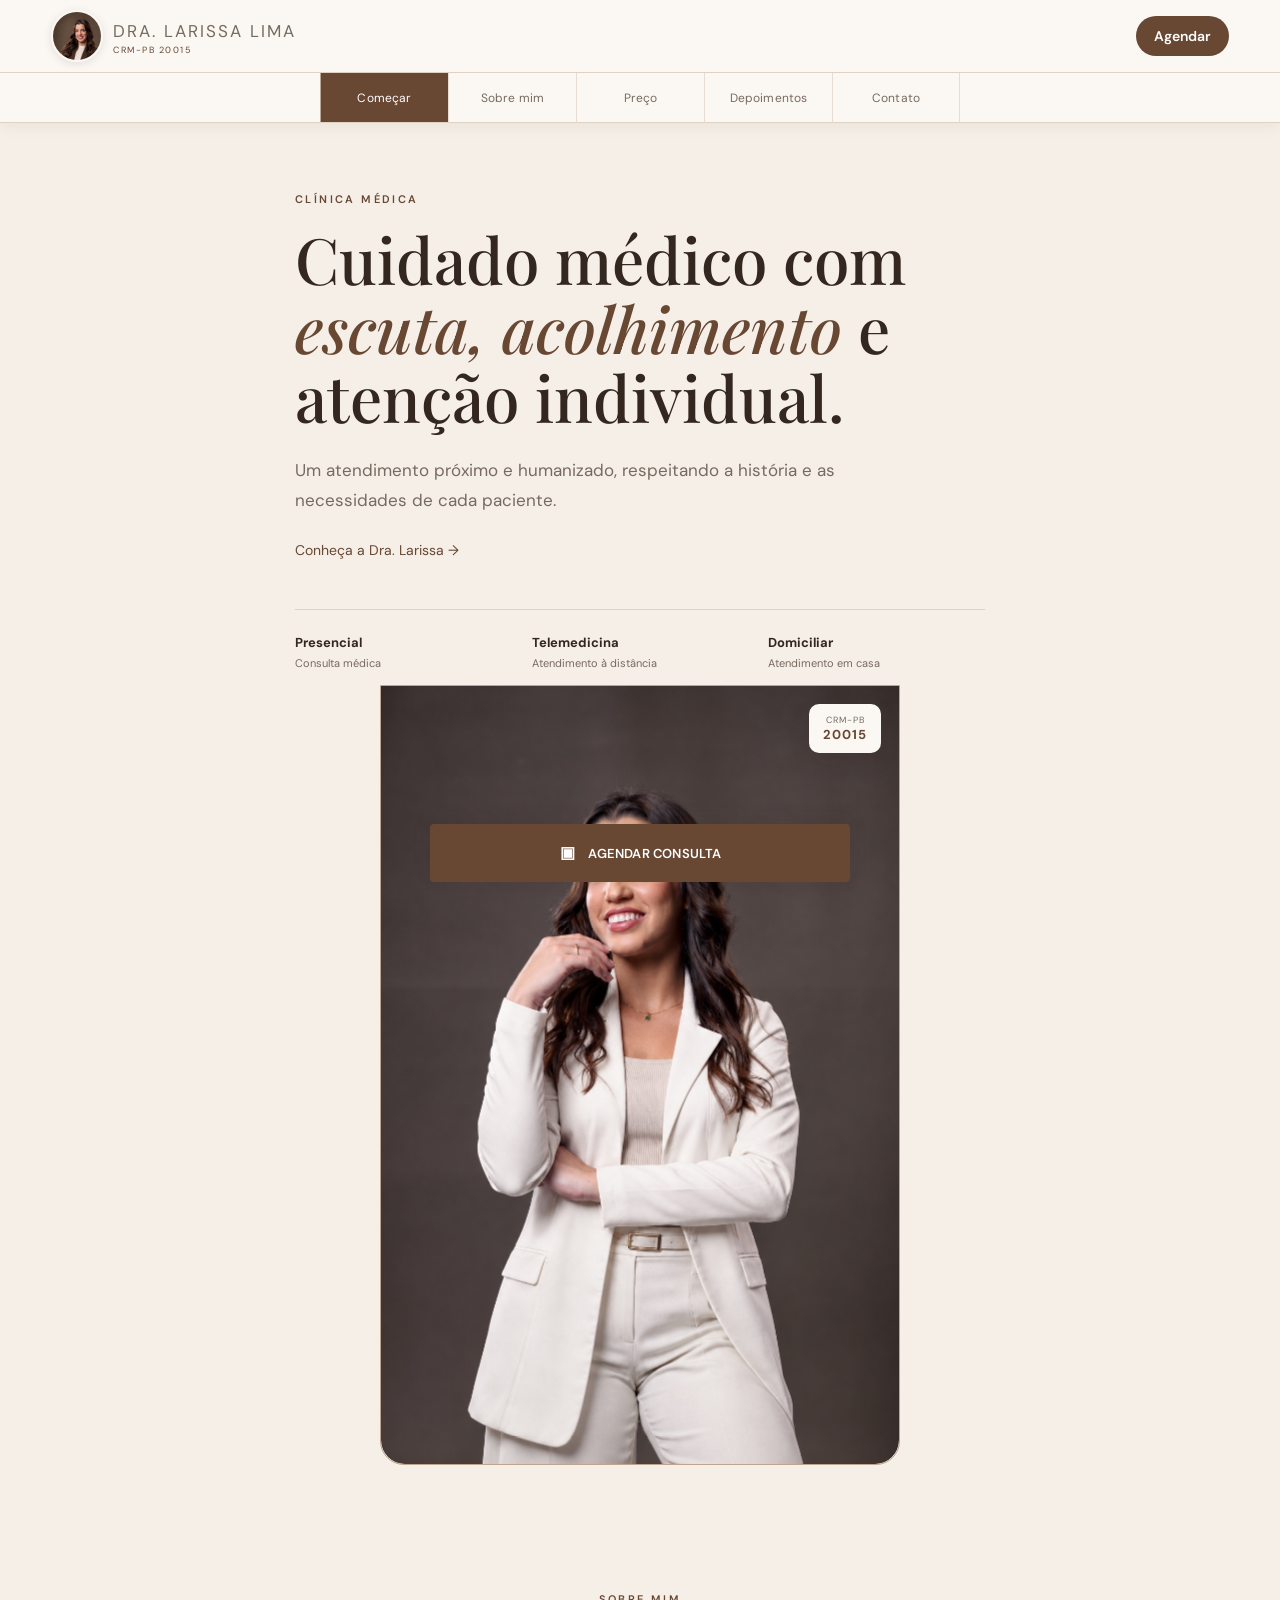
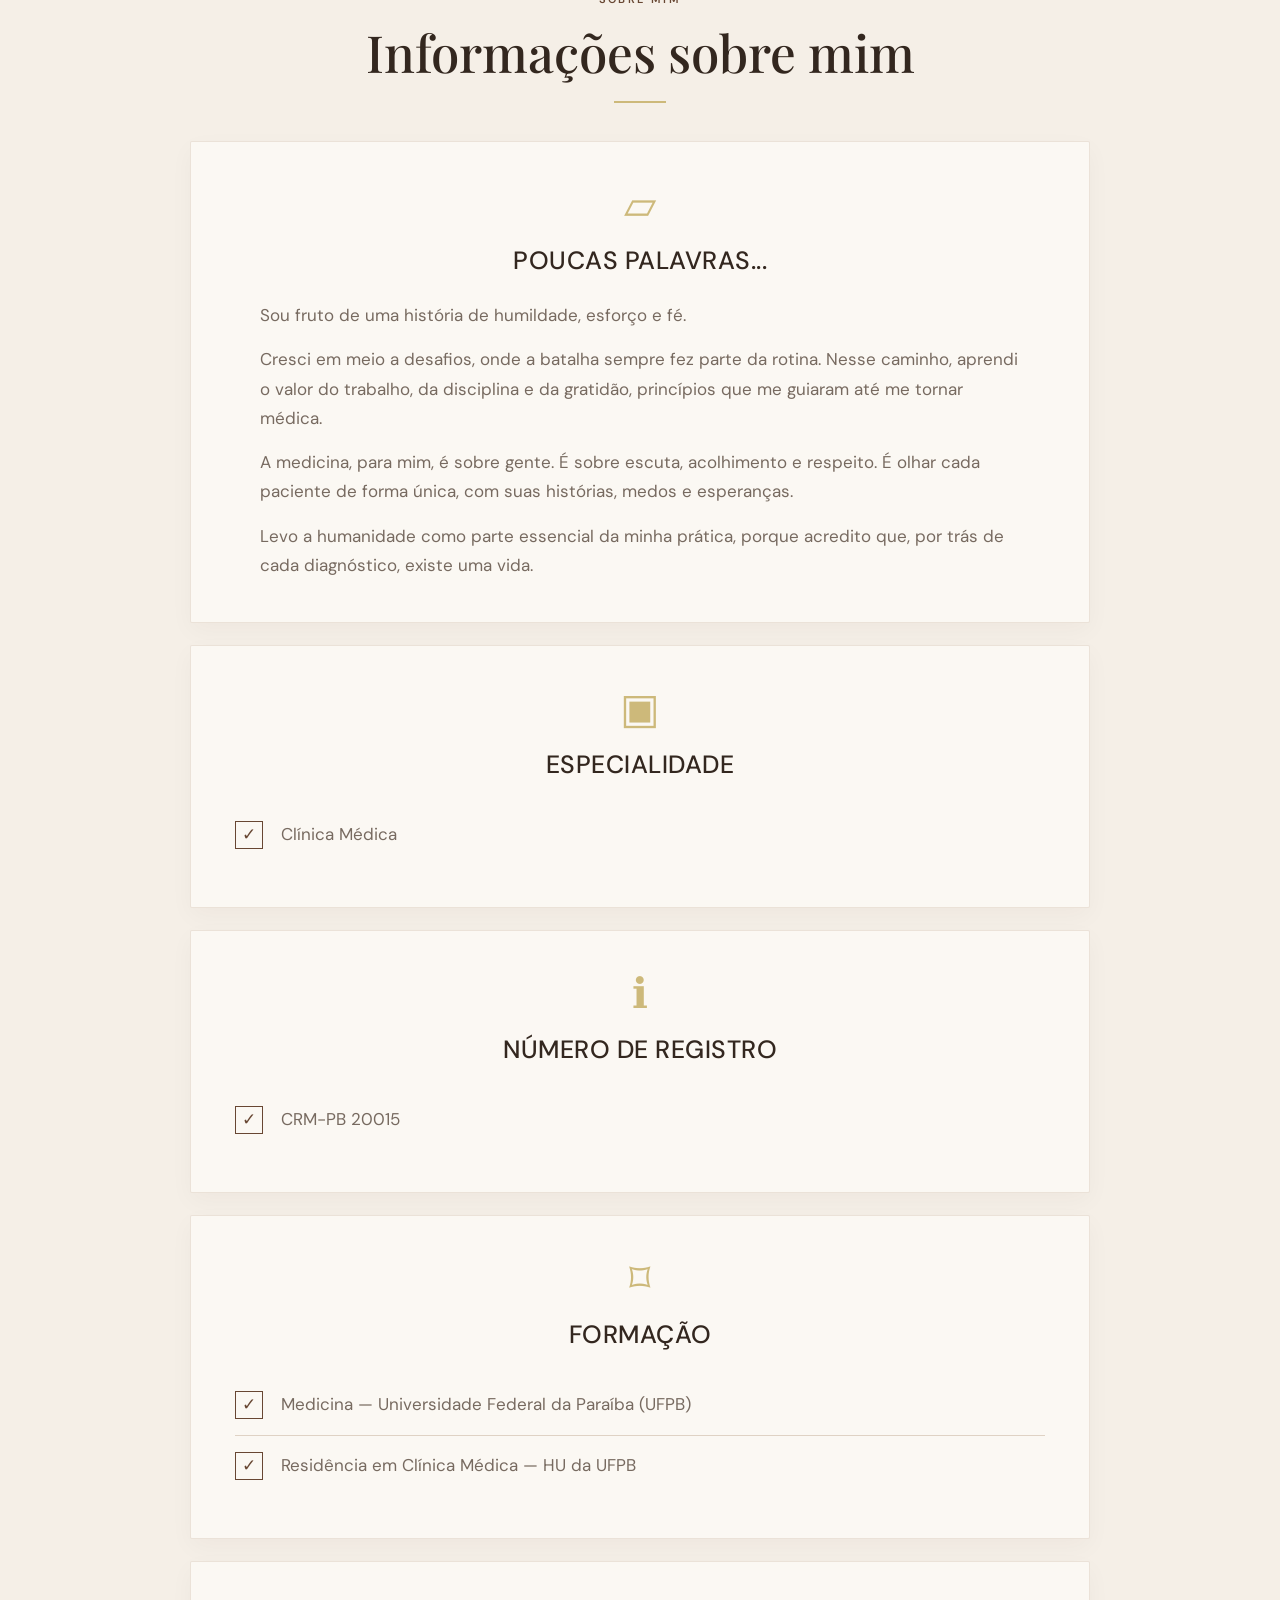
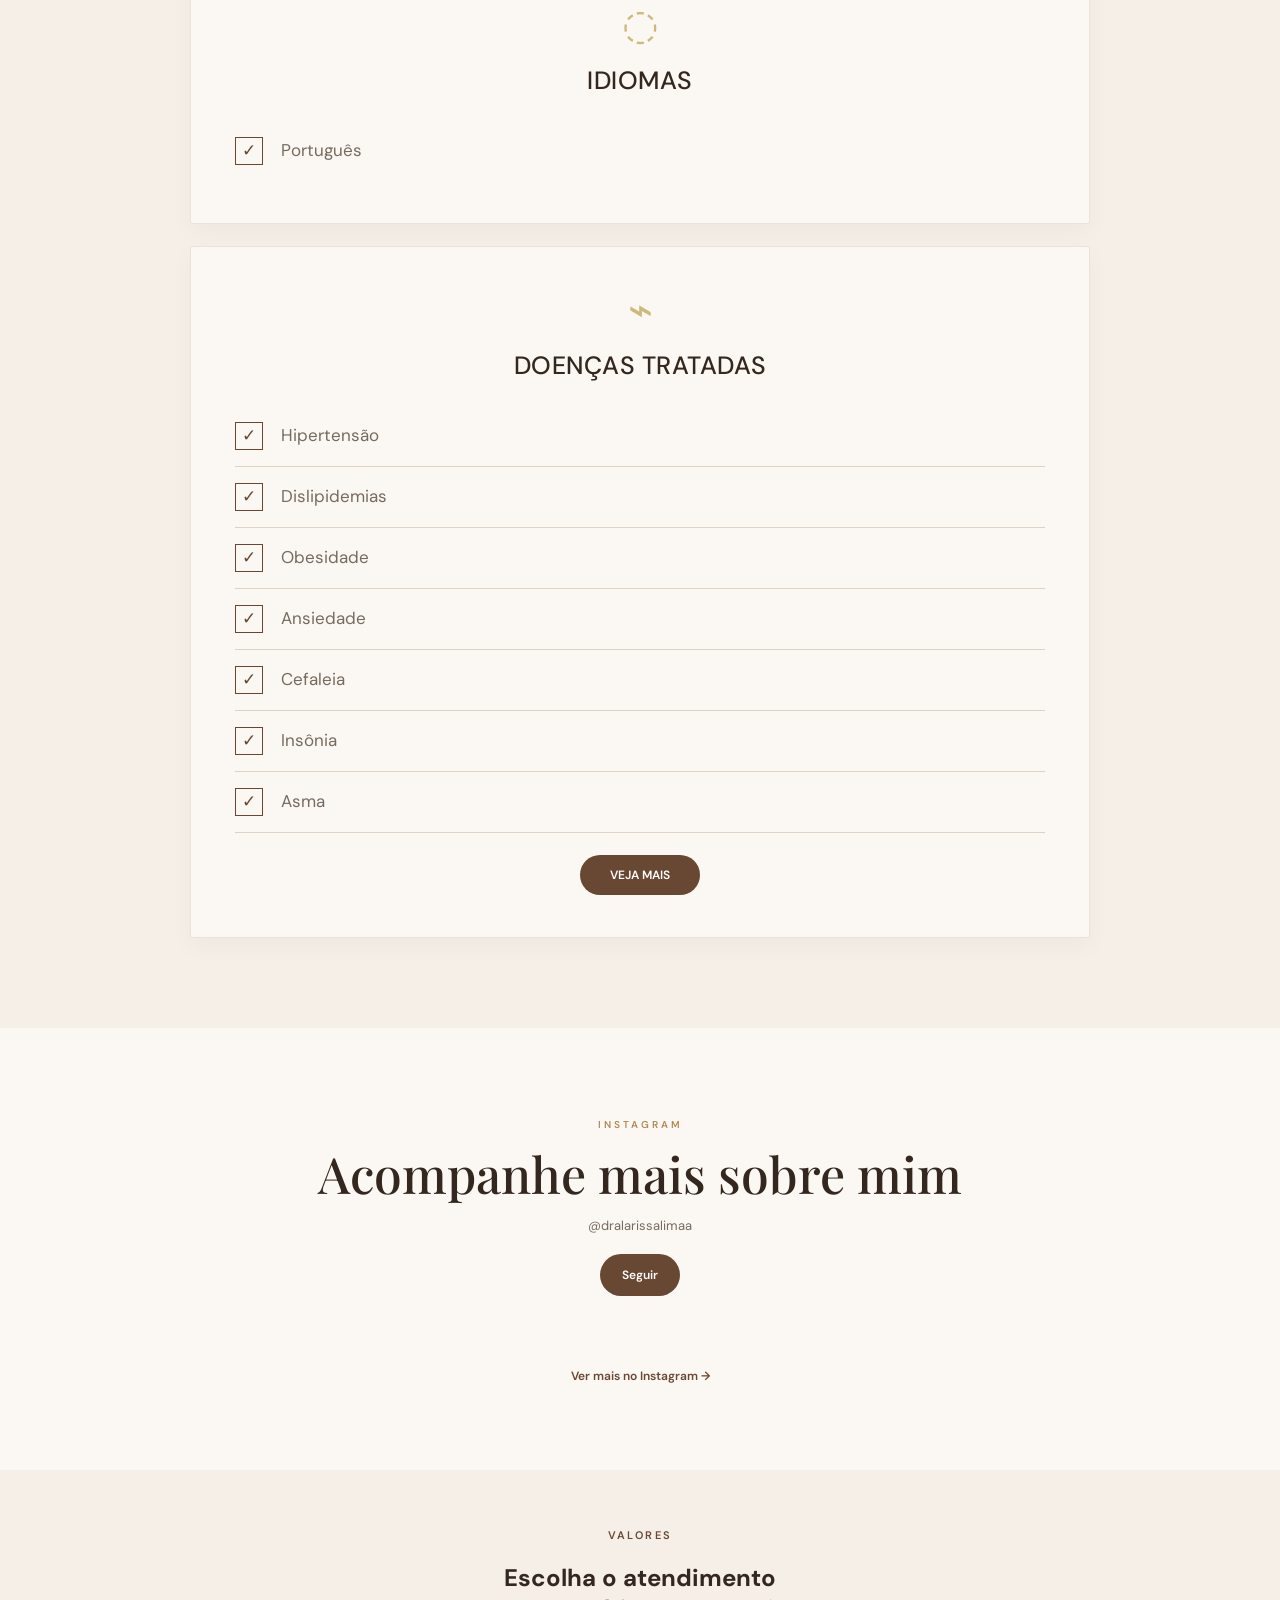
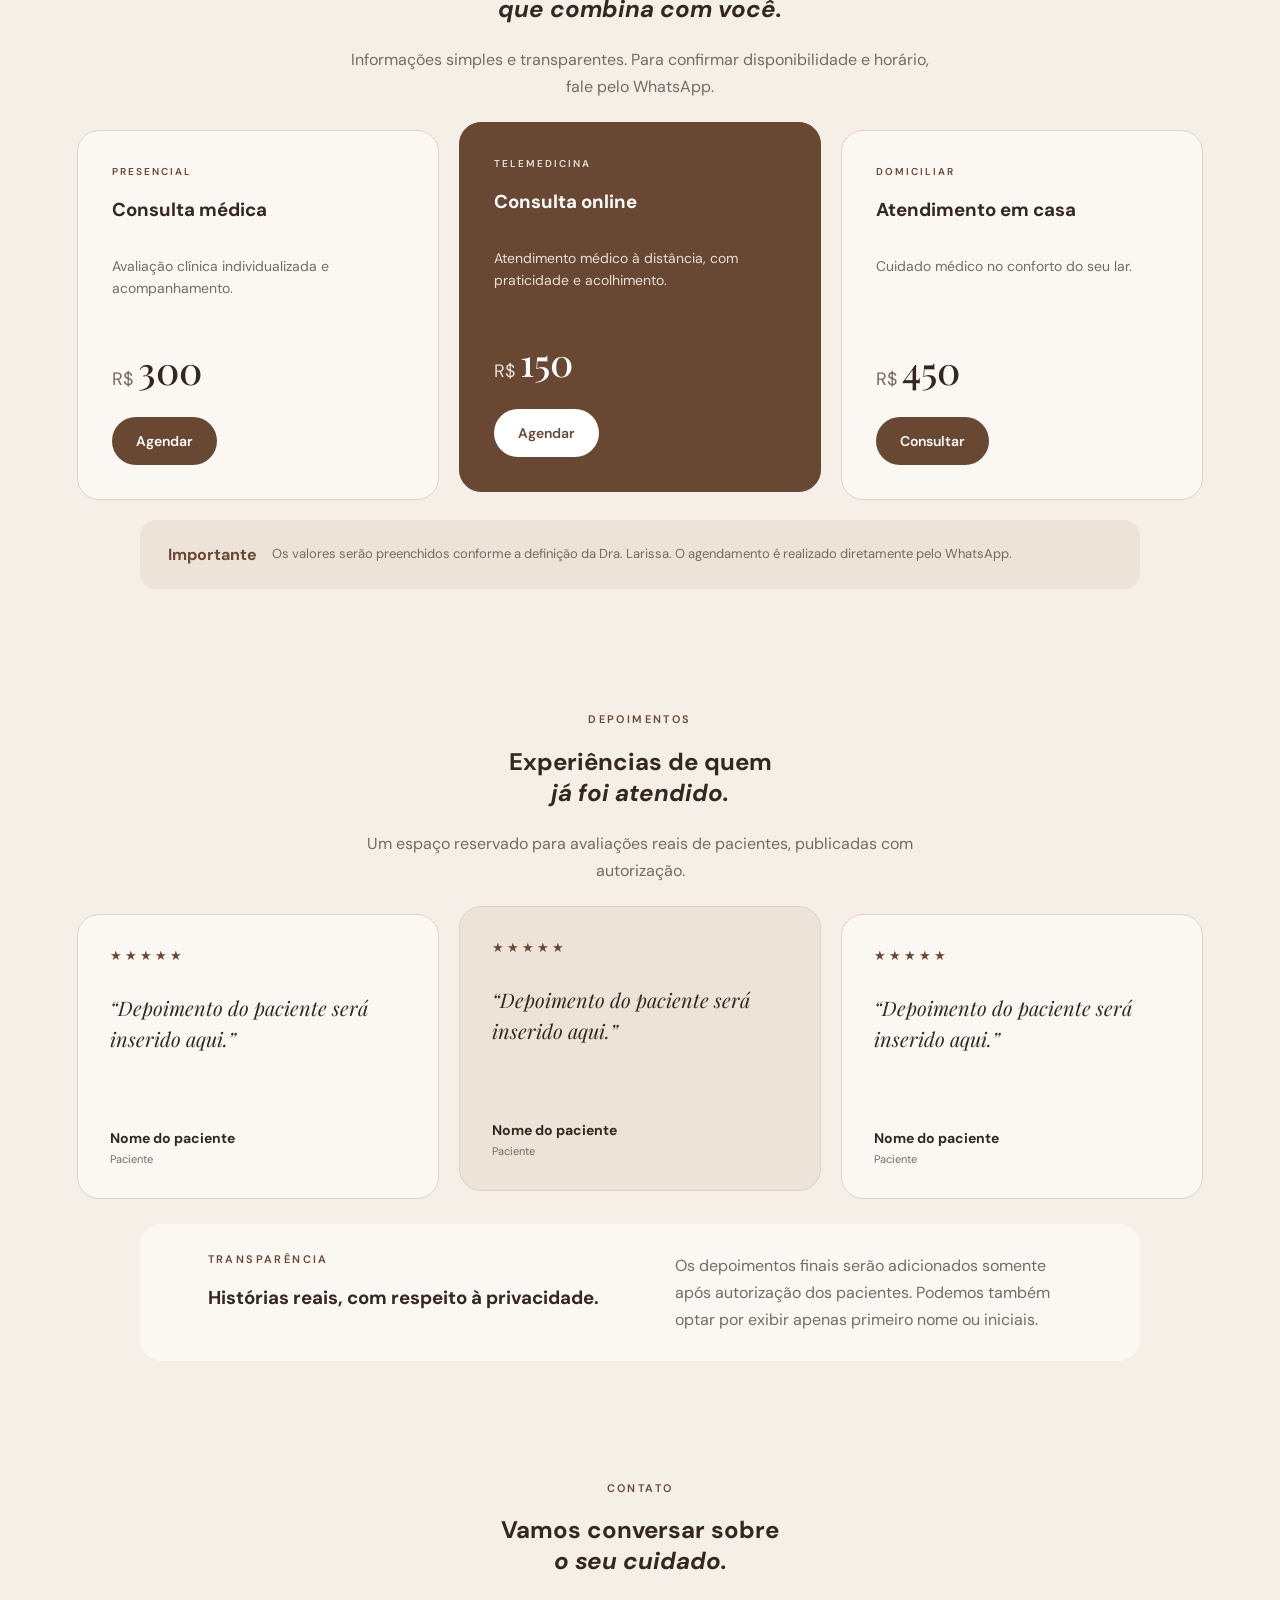
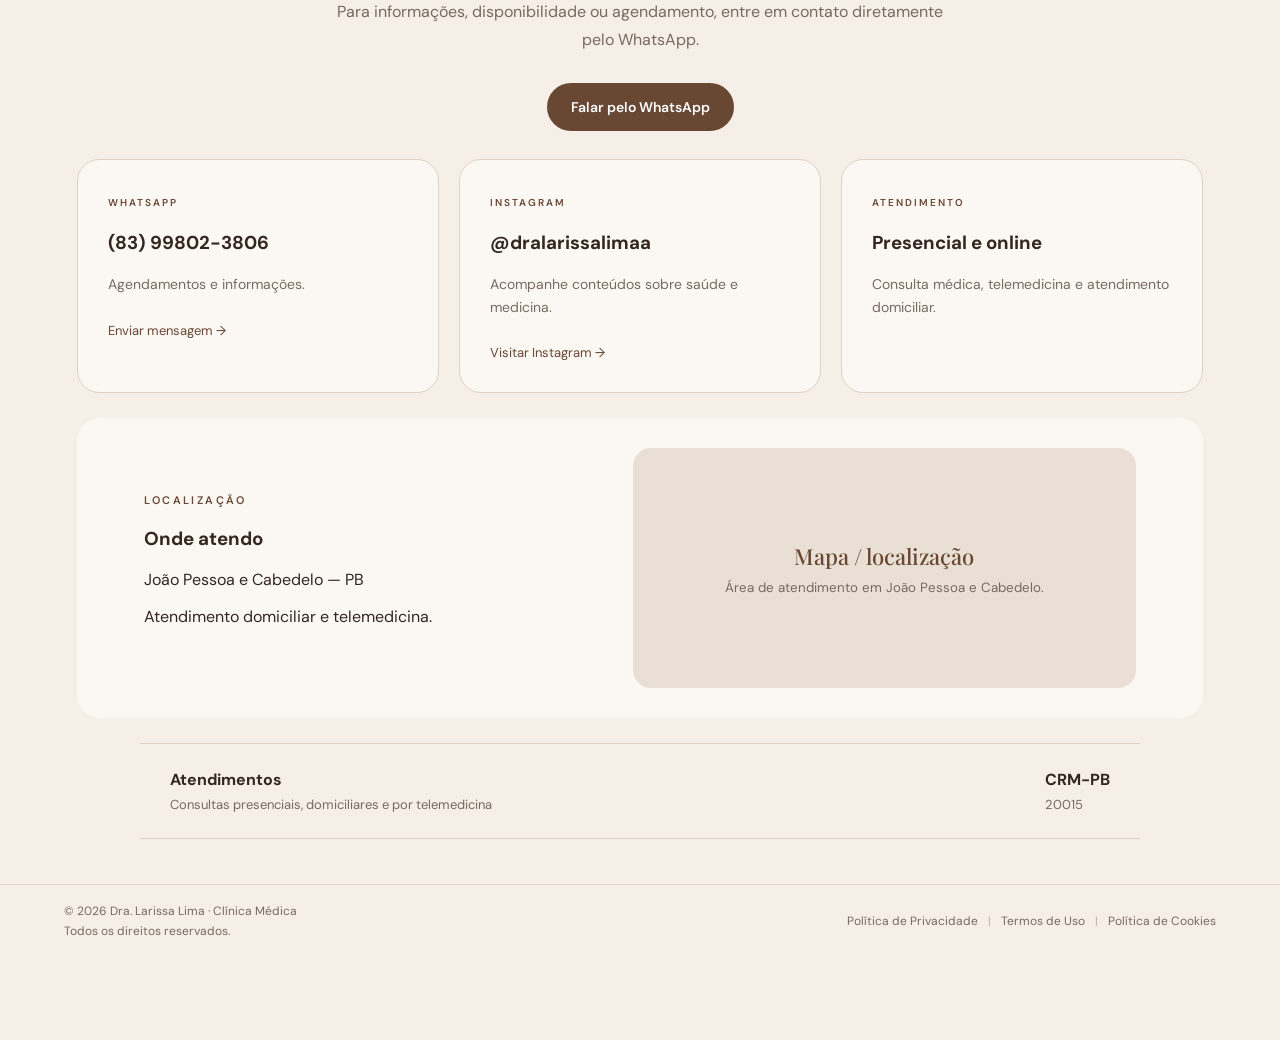
==== index.html @ 8e307caa "Update footer content with copyright information" ====
<!doctype html>
<html lang="pt-BR">
<head>
<!-- Google tag (gtag.js) -->
<script async src="https://www.googletagmanager.com/gtag/js?id=G-GS2WJ54Y5F"></script>
<script>
  window.dataLayer = window.dataLayer || [];
  function gtag(){dataLayer.push(arguments);}
  gtag('js', new Date());

  gtag('config', 'G-GS2WJ54Y5F');
</script>
<meta charset="utf-8">
<meta name="viewport" content="width=device-width,initial-scale=1">
<title>Dra. Larissa Lima | Clínica Médica em João Pessoa - PB</title>
<meta name="description" content="Dra. Larissa Lima, médica de Clínica Médica em João Pessoa - PB. Atendimento presencial, telemedicina e atendimento domiciliar. Agende sua consulta.">
<link rel="canonical" href="https://www.dralarissalimaa.com.br/">
<meta property="og:title" content="Dra. Larissa Lima | Clínica Médica em João Pessoa - PB">
<meta property="og:description" content="Dra. Larissa Lima, médica de Clínica Médica em João Pessoa - PB. Atendimento presencial, telemedicina e atendimento domiciliar.">
<meta property="og:type" content="website">
<meta property="og:url" content="https://www.dralarissalimaa.com.br/">
<meta property="og:image" content="https://www.dralarissalimaa.com.br/images/dra-larissa-hero.jpg">
<link rel="stylesheet" href="styles.css">
<link rel="icon" href="favicon.svg" type="image/svg+xml">
<script type="application/ld+json">
{
  "@context": "https://schema.org",
  "@type": "Physician",
  "name": "Dra. Larissa Lima",
  "url": "https://www.dralarissalimaa.com.br/",
  "image": "https://www.dralarissalimaa.com.br/images/dra-larissa-hero.jpg",
  "telephone": "+55 83 99802-3806",
  "priceRange": "R$ 150 - R$ 450",
  "medicalSpecialty": "PrimaryCare",
  "identifier": {
    "@type": "PropertyValue",
    "propertyID": "CRM-PB",
    "value": "20015"
  },
  "sameAs": [
    "https://www.instagram.com/dralarissalimaa/"
  ]
}
</script>
</head>
<body>
<a class="skip-link" href="#home">Ir para o conteúdo</a>

<header class="header">
  <div class="header-top">
    <a class="brand" href="#home">
      <img class="brand-photo" src="images/dra-larissa-hero.jpg" alt="Dra. Larissa Lima">
      <span class="brand-text">Dra. Larissa Lima<span class="brand-meta">CRM-PB 20015</span></span>
    </a>
    <a class="btn btn-small header-agendar" href="https://wa.me/5583998023806?text=Ol%C3%A1%2C%20Dra.%20Larissa!%20Gostaria%20de%20agendar%20uma%20consulta.">Agendar</a>
  </div>

  <nav class="nav nav-horizontal" aria-label="Navegação principal">
    <a class="active" href="#home">Começar</a>
    <a href="#sobre">Sobre mim</a>
    <a href="#preco">Preço</a>
    <a href="#depoimentos">Depoimentos</a>
    <a href="#contato">Contato</a>
  </nav>
</header>

<main id="main">

<section id="home" class="one-page-section hero">
  <div class="hero-copy">
    <p class="eyebrow">CLÍNICA MÉDICA</p>
    <h1>Cuidado médico com <em>escuta, acolhimento</em> e atenção individual.</h1>
    <p class="lead">Um atendimento próximo e humanizado, respeitando a história e as necessidades de cada paciente.</p>

    <div class="actions">
      
      <a class="link" href="#sobre">Conheça a Dra. Larissa →</a>
    </div>

    <div class="quick">
      <div><strong>Presencial</strong><span>Consulta médica</span></div>
      <div><strong>Telemedicina</strong><span>Atendimento à distância</span></div>
      <div><strong>Domiciliar</strong><span>Atendimento em casa</span></div>
    </div>
  </div>

  <div class="hero-photo hero-slider" aria-label="Fotos da Dra. Larissa Lima">
    <div class="hero-slider-stage">
      <img class="hero-slide is-active" src="images/dra-larissa-slider-1.jpg" alt="Dra. Larissa Lima">
      <img class="hero-slide" src="images/dra-larissa-slider-2.jpg" alt="" aria-hidden="true">
      <img class="hero-slide" src="images/dra-larissa-slider-3.jpg" alt="" aria-hidden="true">
      <img class="hero-slide" src="images/dra-larissa-slider-4.jpg" alt="" aria-hidden="true">
    </div>
    <div class="crm">CRM-PB<br><strong>20015</strong></div>
  </div>
</section>

<section id="sobre" class="one-page-section about-section">
  <div class="about-section-head">
    <p class="eyebrow">SOBRE MIM</p>
    <h2>Informações sobre mim</h2>
    <span class="about-divider" aria-hidden="true"></span>
  </div>

  <div class="about-cards">
    <article class="about-card">
      <div class="about-card-icon" aria-hidden="true">▱</div>
      <h3>Poucas palavras...</h3>
      <div class="about-text">
        <p>Sou fruto de uma história de humildade, esforço e fé.</p>
        <p>Cresci em meio a desafios, onde a batalha sempre fez parte da rotina. Nesse caminho, aprendi o valor do trabalho, da disciplina e da gratidão, princípios que me guiaram até me tornar médica.</p>
        <p>A medicina, para mim, é sobre gente. É sobre escuta, acolhimento e respeito. É olhar cada paciente de forma única, com suas histórias, medos e esperanças.</p>
        <p>Levo a humanidade como parte essencial da minha prática, porque acredito que, por trás de cada diagnóstico, existe uma vida.</p>
      </div>
    </article>
    <article class="about-card">
      <div class="about-card-icon" aria-hidden="true">▣</div>
      <h3>Especialidade</h3>
      <ul class="simple-check-list"><li><span class="disease-check">✓</span>Clínica Médica</li></ul>
    </article>
    <article class="about-card">
      <div class="about-card-icon" aria-hidden="true">ℹ</div>
      <h3>Número de registro</h3>
      <ul class="simple-check-list"><li><span class="disease-check">✓</span>CRM-PB 20015</li></ul>
    </article>
    <article class="about-card">
      <div class="about-card-icon" aria-hidden="true">⌑</div>
      <h3>Formação</h3>
      <ul class="simple-check-list">
        <li><span class="disease-check">✓</span>Medicina — Universidade Federal da Paraíba (UFPB)</li>
        <li><span class="disease-check">✓</span>Residência em Clínica Médica — HU da UFPB</li>
      </ul>
    </article>
    <article class="about-card">
      <div class="about-card-icon" aria-hidden="true">◌</div>
      <h3>Idiomas</h3>
      <ul class="simple-check-list"><li><span class="disease-check">✓</span>Português</li></ul>
    </article>
    <article class="about-card">
      <div class="about-card-icon" aria-hidden="true">⌁</div>
      <h3>Doenças tratadas</h3>
      <ul id="doencas-lista" class="disease-list"><li class="disease-item"><span class="disease-check" aria-hidden="true">✓</span><span>Hipertensão</span></li>
<li class="disease-item"><span class="disease-check" aria-hidden="true">✓</span><span>Dislipidemias</span></li>
<li class="disease-item"><span class="disease-check" aria-hidden="true">✓</span><span>Obesidade</span></li>
<li class="disease-item"><span class="disease-check" aria-hidden="true">✓</span><span>Ansiedade</span></li>
<li class="disease-item"><span class="disease-check" aria-hidden="true">✓</span><span>Cefaleia</span></li>
<li class="disease-item"><span class="disease-check" aria-hidden="true">✓</span><span>Insônia</span></li>
<li class="disease-item"><span class="disease-check" aria-hidden="true">✓</span><span>Asma</span></li>
<li class="disease-item disease-extra" hidden><span class="disease-check" aria-hidden="true">✓</span><span>Infecção do trato urinário</span></li>
<li class="disease-item disease-extra" hidden><span class="disease-check" aria-hidden="true">✓</span><span>Distúrbios do sono</span></li>
<li class="disease-item disease-extra" hidden><span class="disease-check" aria-hidden="true">✓</span><span>Dor</span></li>
<li class="disease-item disease-extra" hidden><span class="disease-check" aria-hidden="true">✓</span><span>Gastrite</span></li>
<li class="disease-item disease-extra" hidden><span class="disease-check" aria-hidden="true">✓</span><span>Doenças Sexualmente Transmissíveis</span></li>
<li class="disease-item disease-extra" hidden><span class="disease-check" aria-hidden="true">✓</span><span>Esteatose hepática</span></li>
<li class="disease-item disease-extra" hidden><span class="disease-check" aria-hidden="true">✓</span><span>Celulite</span></li>
<li class="disease-item disease-extra" hidden><span class="disease-check" aria-hidden="true">✓</span><span>Transtorno depressivo</span></li>
<li class="disease-item disease-extra" hidden><span class="disease-check" aria-hidden="true">✓</span><span>Refluxo gastroesofágico</span></li>
<li class="disease-item disease-extra" hidden><span class="disease-check" aria-hidden="true">✓</span><span>Rinite</span></li>
<li class="disease-item disease-extra" hidden><span class="disease-check" aria-hidden="true">✓</span><span>Falta de ar</span></li>
<li class="disease-item disease-extra" hidden><span class="disease-check" aria-hidden="true">✓</span><span>Inchaços</span></li>
<li class="disease-item disease-extra" hidden><span class="disease-check" aria-hidden="true">✓</span><span>Tosse</span></li>
<li class="disease-item disease-extra" hidden><span class="disease-check" aria-hidden="true">✓</span><span>Hipertensão arterial sistêmica</span></li>
<li class="disease-item disease-extra" hidden><span class="disease-check" aria-hidden="true">✓</span><span>Doenças auto-imunes</span></li>
<li class="disease-item disease-extra" hidden><span class="disease-check" aria-hidden="true">✓</span><span>Quedas em idosos</span></li>
<li class="disease-item disease-extra" hidden><span class="disease-check" aria-hidden="true">✓</span><span>Mialgias</span></li>
<li class="disease-item disease-extra" hidden><span class="disease-check" aria-hidden="true">✓</span><span>Artralgia</span></li>
<li class="disease-item disease-extra" hidden><span class="disease-check" aria-hidden="true">✓</span><span>Artrose</span></li>
<li class="disease-item disease-extra" hidden><span class="disease-check" aria-hidden="true">✓</span><span>Doença infecciosa</span></li>
<li class="disease-item disease-extra" hidden><span class="disease-check" aria-hidden="true">✓</span><span>Estresse</span></li>
<li class="disease-item disease-extra" hidden><span class="disease-check" aria-hidden="true">✓</span><span>Alergias</span></li>
<li class="disease-item disease-extra" hidden><span class="disease-check" aria-hidden="true">✓</span><span>Hipercolesterolemia (Níveis elevados de colesterol)</span></li>
<li class="disease-item disease-extra" hidden><span class="disease-check" aria-hidden="true">✓</span><span>Síndrome do pânico</span></li>
<li class="disease-item disease-extra" hidden><span class="disease-check" aria-hidden="true">✓</span><span>Sobrepeso</span></li>
<li class="disease-item disease-extra" hidden><span class="disease-check" aria-hidden="true">✓</span><span>Fadiga</span></li>
<li class="disease-item disease-extra" hidden><span class="disease-check" aria-hidden="true">✓</span><span>Perda de força e massa muscular</span></li>
<li class="disease-item disease-extra" hidden><span class="disease-check" aria-hidden="true">✓</span><span>Gonorréia</span></li>
<li class="disease-item disease-extra" hidden><span class="disease-check" aria-hidden="true">✓</span><span>Sífilis</span></li>
<li class="disease-item disease-extra" hidden><span class="disease-check" aria-hidden="true">✓</span><span>Hipertireoidismo</span></li>
<li class="disease-item disease-extra" hidden><span class="disease-check" aria-hidden="true">✓</span><span>Artrite Reumatóide</span></li>
<li class="disease-item disease-extra" hidden><span class="disease-check" aria-hidden="true">✓</span><span>Cansaço</span></li>
<li class="disease-item disease-extra" hidden><span class="disease-check" aria-hidden="true">✓</span><span>Doença de hashimoto</span></li>
<li class="disease-item disease-extra" hidden><span class="disease-check" aria-hidden="true">✓</span><span>Hiperlipidemias</span></li>
<li class="disease-item disease-extra" hidden><span class="disease-check" aria-hidden="true">✓</span><span>Pressão alta</span></li>
<li class="disease-item disease-extra" hidden><span class="disease-check" aria-hidden="true">✓</span><span>Impetigo</span></li>
<li class="disease-item disease-extra" hidden><span class="disease-check" aria-hidden="true">✓</span><span>Infecções Bacterianas E Micoses</span></li>
<li class="disease-item disease-extra" hidden><span class="disease-check" aria-hidden="true">✓</span><span>Micose</span></li></ul>
      <button class="disease-toggle" type="button" aria-expanded="false" aria-controls="doencas-lista">Veja mais</button>
    </article>
  </div>
</section>
  <section id="instagram" class="one-page-section instagram-section">
  <div class="instagram-head">
    <p class="eyebrow">INSTAGRAM</p>
    <h2>Acompanhe mais sobre mim</h2>
    <p class="instagram-handle">@dralarissalimaa</p>

    <a
      class="instagram-follow"
      href="https://www.instagram.com/dralarissalimaa/"
      target="_blank"
      rel="noopener"
    >
      Seguir
    </a>
  </div>

<pane-widget feed-id="b4a383e4-4ae6-4f0c-a166-3d6beb231892"></pane-widget>
<script>
(()=>{const d=document,s=d.createElement("script");s.type="module";s.src="https://wgt.pane.so/widget.js";d.head.append(s)})()
</script>

  
  <a
    class="instagram-more"
    href="https://www.instagram.com/dralarissalimaa/"
    target="_blank"
    rel="noopener"
  >
    Ver mais no Instagram →
  </a>
</section>

<section id="preco" class="one-page-section price-section">
  <div class="price-head">
    <p class="eyebrow">VALORES</p>
    <h2>Escolha o atendimento<br><em>que combina com você.</em></h2>
    <p>Informações simples e transparentes. Para confirmar disponibilidade e horário, fale pelo WhatsApp.</p>
  </div>

  <div class="prices">
    <article class="price-card">
      <span class="price-label">PRESENCIAL</span>
      <h3>Consulta médica</h3>
      <p>Avaliação clínica individualizada e acompanhamento.</p>
      <div class="price">R$ <strong>300</strong></div>
      <a class="btn" href="https://wa.me/5583998023806?text=Ol%C3%A1%2C%20Dra.%20Larissa!%20Gostaria%20de%20agendar%20uma%20consulta%20presencial.">Agendar</a>
    </article>

    <article class="price-card featured">
      <span class="price-label">TELEMEDICINA</span>
      <h3>Consulta online</h3>
      <p>Atendimento médico à distância, com praticidade e acolhimento.</p>
      <div class="price">R$ <strong>150</strong></div>
      <a class="btn" href="https://wa.me/5583998023806?text=Ol%C3%A1%2C%20Dra.%20Larissa!%20Gostaria%20de%20agendar%20uma%20teleconsulta.">Agendar</a>
    </article>

    <article class="price-card">
      <span class="price-label">DOMICILIAR</span>
      <h3>Atendimento em casa</h3>
      <p>Cuidado médico no conforto do seu lar.</p>
      <div class="price">R$ <strong>450</strong></div>
      <a class="btn" href="https://wa.me/5583998023806?text=Ol%C3%A1%2C%20Dra.%20Larissa!%20Gostaria%20de%20informa%C3%A7%C3%B5es%20sobre%20atendimento%20domiciliar.">Consultar</a>
    </article>
  </div>

  <div class="price-note">
    <strong>Importante</strong>
    <p>Os valores serão preenchidos conforme a definição da Dra. Larissa. O agendamento é realizado diretamente pelo WhatsApp.</p>
  </div>
</section>

<section id="depoimentos" class="one-page-section testimonials-section">
  <div class="testimonials-head">
    <p class="eyebrow">DEPOIMENTOS</p>
    <h2>Experiências de quem<br><em>já foi atendido.</em></h2>
    <p>Um espaço reservado para avaliações reais de pacientes, publicadas com autorização.</p>
  </div>

  <div class="testimonial-grid">
    <article class="testimonial-card">
      <div class="stars">★★★★★</div>
      <p>“Depoimento do paciente será inserido aqui.”</p>
      <strong>Nome do paciente</strong>
      <span>Paciente</span>
    </article>

    <article class="testimonial-card featured-testimonial">
      <div class="stars">★★★★★</div>
      <p>“Depoimento do paciente será inserido aqui.”</p>
      <strong>Nome do paciente</strong>
      <span>Paciente</span>
    </article>

    <article class="testimonial-card">
      <div class="stars">★★★★★</div>
      <p>“Depoimento do paciente será inserido aqui.”</p>
      <strong>Nome do paciente</strong>
      <span>Paciente</span>
    </article>
  </div>

  <div class="testimonial-note">
    <div>
      <p class="eyebrow">TRANSPARÊNCIA</p>
      <h3>Histórias reais, com respeito à privacidade.</h3>
    </div>
    <p>Os depoimentos finais serão adicionados somente após autorização dos pacientes. Podemos também optar por exibir apenas primeiro nome ou iniciais.</p>
  </div>
</section>

<section id="contato" class="one-page-section contact-section">
  <div class="contact-head">
    <p class="eyebrow">CONTATO</p>
    <h2>Vamos conversar sobre<br><em>o seu cuidado.</em></h2>
    <p>Para informações, disponibilidade ou agendamento, entre em contato diretamente pelo WhatsApp.</p>
    <a class="btn contact-main-btn" href="https://wa.me/5583998023806?text=Ol%C3%A1%2C%20Dra.%20Larissa!%20Gostaria%20de%20informa%C3%A7%C3%B5es%20sobre%20uma%20consulta.">Falar pelo WhatsApp</a>
  </div>

  <div class="contact-grid">
    <article class="contact-card">
      <span>WHATSAPP</span>
      <h3>(83) 99802-3806</h3>
      <p>Agendamentos e informações.</p>
      <a href="https://wa.me/5583998023806">Enviar mensagem →</a>
    </article>

    <article class="contact-card">
      <span>INSTAGRAM</span>
      <h3>@dralarissalimaa</h3>
      <p>Acompanhe conteúdos sobre saúde e medicina.</p>
      <a href="https://www.instagram.com/dralarissalimaa/" target="_blank" rel="noopener">Visitar Instagram →</a>
    </article>

    <article class="contact-card">
      <span>ATENDIMENTO</span>
      <h3>Presencial e online</h3>
      <p>Consulta médica, telemedicina e atendimento domiciliar.</p>
    </article>
  </div>

  <div class="location">
    <div>
      <p class="eyebrow">LOCALIZAÇÃO</p>
      <h3>Onde atendo</h3>
      <p>João Pessoa e Cabedelo — PB</p>
      <p>Atendimento domiciliar e telemedicina.</p>
    </div>

    <div class="map-placeholder">
      <span>Mapa / localização</span>
      <small>Área de atendimento em João Pessoa e Cabedelo.</small>
    </div>
  </div>

  <div class="contact-hours">
    <div>
      <strong>Atendimentos</strong>
      <span>Consultas presenciais, domiciliares e por telemedicina</span>
    </div>

    <div>
      <strong>CRM-PB</strong>
      <span>20015</span>
    </div>
  </div>
</section>

</main>

<footer class="site-footer">

  <div class="footer-copy">
    <span>© 2026 Dra. Larissa Lima · Clínica Médica</span>
    <span>Todos os direitos reservados.</span>
  </div>

  <nav class="footer-legal" aria-label="Informações legais">
    <a href="politica-de-privacidade.html">Política de Privacidade</a>
    <span aria-hidden="true">|</span>
    <a href="termos-de-uso.html">Termos de Uso</a>
    <span aria-hidden="true">|</span>
    <a href="politica-de-cookies.html">Política de Cookies</a>
  </nav>

</footer>



<script src="script.js"></script>
<a class="sticky-appointment" href="https://wa.me/5583998023806?text=Ol%C3%A1%2C%20Dra.%20Larissa!%20Gostaria%20de%20agendar%20uma%20consulta." aria-label="Agendar consulta pelo WhatsApp">
  <span class="calendar-icon" aria-hidden="true">▣</span>
  <span>AGENDAR CONSULTA</span>
</a>
</body>
</html>
---- styles.css ----
@import url('https://fonts.googleapis.com/css2?family=DM+Sans:wght@400;500;600&family=Playfair+Display:ital,wght@0,500;0,600;1,500&display=swap');
:root{--bg:#f5efe7;--paper:#fbf8f3;--brown:#684733;--dark:#33271f;--muted:#776a60;--line:#dfd2c4}
*{box-sizing:border-box}html{scroll-behavior:smooth}body{margin:0;background:var(--bg);color:var(--dark);font-family:'DM Sans',sans-serif}.header{height:78px;display:flex;align-items:center;gap:30px;padding:0 6%;border-bottom:1px solid var(--line);background:rgba(245,239,231,.96);position:sticky;top:0;z-index:5}.brand{color:var(--dark);text-decoration:none;font-family:'Playfair Display',serif;font-size:20px;line-height:1}.brand span{display:block;font-family:'DM Sans';font-size:10px;letter-spacing:2px;text-transform:uppercase;color:var(--muted);margin-top:6px}.nav{display:flex;gap:25px;margin-left:auto}.nav a{color:var(--muted);text-decoration:none;font-size:14px}.nav a.active,.nav a:hover{color:var(--brown)}.btn{display:inline-block;background:var(--brown);color:#fff;text-decoration:none;border-radius:999px;padding:15px 24px;font-weight:600;font-size:14px}.btn-small{padding:11px 18px}.menu-btn{display:none;background:none;border:0;font-size:25px;color:var(--brown)}
.hero{max-width:1180px;margin:auto;min-height:calc(100vh - 78px);display:grid;grid-template-columns:1fr .82fr;align-items:center;gap:7%;padding:70px 6%}.hero-copy{padding:30px 0}.eyebrow{font-size:11px;letter-spacing:2.4px;color:var(--brown);font-weight:600;margin:0 0 18px}.hero h1{font-family:'Playfair Display',serif;font-size:clamp(42px,5vw,68px);line-height:1.08;font-weight:500;margin:0;max-width:690px}.hero h1 em{color:var(--brown);font-style:italic}.lead{font-size:17px;line-height:1.75;color:var(--muted);max-width:560px;margin:25px 0}.actions{display:flex;align-items:center;gap:25px;flex-wrap:wrap}.link{color:var(--brown);font-size:14px;text-decoration:none}.hero-photo{position:relative}.hero-photo img{width:100%;max-height:690px;object-fit:cover;object-position:center top;border-radius:170px 170px 18px 18px;display:block}.crm{position:absolute;right:18px;top:18px;background:var(--paper);padding:10px 14px;border-radius:10px;text-align:center;font-size:9px;letter-spacing:1px;color:var(--muted);box-shadow:0 8px 25px #00000012}.crm strong{font-size:13px;color:var(--brown)}.quick{display:grid;grid-template-columns:repeat(3,1fr);border-top:1px solid var(--line);margin-top:50px;padding-top:24px;gap:20px}.quick strong,.quick span{display:block}.quick strong{font-size:13px;color:var(--dark)}.quick span{font-size:11px;color:var(--muted);margin-top:5px}.intro{max-width:1180px;margin:0 auto 80px;padding:55px 6%;background:var(--paper);display:grid;grid-template-columns:1fr 1fr;gap:10%;border-radius:24px}.intro h2{font:500 40px/1.15 'Playfair Display',serif;margin:0}.intro>p{color:var(--muted);line-height:1.8;margin:0;align-self:end}footer{text-align:center;padding:28px;color:var(--muted);font-size:12px;border-top:1px solid var(--line)}
@media(max-width:850px){.header{height:70px;padding:0 5%;justify-content:space-between}.menu-btn{display:block;order:2}.header>.btn{display:none}.nav{display:none;position:absolute;top:70px;left:0;right:0;background:var(--paper);padding:20px 7%;flex-direction:column;gap:18px;border-bottom:1px solid var(--line);box-shadow:0 10px 30px #0000000c}.menu-open .nav{display:flex}.hero{grid-template-columns:1fr;gap:35px;padding:45px 6% 60px;min-height:auto}.hero-copy{padding:0}.hero h1{font-size:43px}.lead{font-size:15px}.actions .btn{width:100%;text-align:center}.link{display:none}.quick{margin-top:38px;grid-template-columns:1fr;gap:15px}.hero-photo{order:-1;max-width:520px;margin:auto;width:100%}.hero-photo img{max-height:540px;border-radius:100px 100px 15px 15px}.intro{margin:0 5% 55px;padding:35px 7%;grid-template-columns:1fr;gap:20px}.intro h2{font-size:34px}}

.about-hero{max-width:1180px;margin:auto;padding:75px 6%;display:grid;grid-template-columns:.82fr 1fr;gap:9%;align-items:center}.about-photo img{width:100%;max-height:650px;object-fit:cover;object-position:center top;border-radius:24px 160px 24px 24px;display:block}.about-copy h1{font:500 clamp(40px,4.5vw,60px)/1.08 'Playfair Display',serif;margin:0 0 24px}.about-copy h1 em{font-style:italic;color:var(--brown)}.about-copy p{color:var(--muted);line-height:1.75;font-size:16px;margin:0 0 16px}.about-copy .highlight{font:500 28px/1.25 'Playfair Display',serif;color:var(--brown);margin:28px 0 10px}.formation{background:var(--paper);max-width:1180px;margin:0 auto 60px;padding:55px 6%;border-radius:24px;display:grid;grid-template-columns:1fr 1.2fr;gap:8%}.formation h2,.about-cta h2{font:500 40px/1.15 'Playfair Display',serif;margin:0}.formation-list>div{padding:18px 0;border-bottom:1px solid var(--line)}.formation-list>div:last-child{border-bottom:0}.formation-list span{color:var(--brown);font-size:11px;letter-spacing:2px;margin-right:14px}.formation-list strong{font-size:15px}.formation-list p{color:var(--muted);font-size:13px;margin:7px 0 0 31px}.about-cta{max-width:1180px;margin:0 auto 70px;padding:45px 6%;background:var(--brown);color:#fff;border-radius:24px;display:flex;align-items:center;justify-content:space-between;gap:30px}.about-cta .eyebrow,.about-cta p{color:#eadfd5}.about-cta h2{margin:0 0 8px}.about-cta>div>p:last-child{margin:0;line-height:1.6}.about-cta .btn{background:#fff;color:var(--brown)}
@media(max-width:850px){.about-hero{grid-template-columns:1fr;padding:50px 6%;gap:38px}.about-photo img{max-height:520px;border-radius:22px 110px 22px 22px}.about-copy h1{font-size:43px}.about-copy p{font-size:15px}.formation{margin:0 5% 45px;padding:35px 7%;grid-template-columns:1fr;gap:28px}.formation h2{font-size:34px}.about-cta{margin:0 5% 50px;padding:35px 7%;display:block}.about-cta h2{font-size:34px}.about-cta .btn{margin-top:25px;width:100%;text-align:center}}

.price-head{max-width:900px;margin:0 auto;padding:85px 6% 45px;text-align:center}.price-head h1{font:500 clamp(42px,5vw,62px)/1.08 'Playfair Display',serif;margin:0}.price-head h1 em{color:var(--brown);font-style:italic}.price-head>p:last-child{max-width:600px;margin:22px auto 0;color:var(--muted);line-height:1.7}.prices{max-width:1180px;margin:0 auto 45px;padding:0 6%;display:grid;grid-template-columns:repeat(3,1fr);gap:20px}.price-card{background:var(--paper);border:1px solid var(--line);border-radius:22px;padding:34px;display:flex;flex-direction:column;min-height:370px}.price-card.featured{background:var(--brown);color:#fff;border-color:var(--brown);transform:translateY(-8px)}.price-label{font-size:10px;letter-spacing:2px;color:var(--brown);font-weight:600}.featured .price-label{color:#eadfd5}.price-card h2{font:500 30px 'Playfair Display',serif;margin:18px 0 12px}.price-card p{color:var(--muted);line-height:1.6;font-size:14px}.featured p{color:#eadfd5}.price{margin-top:auto;margin-bottom:22px;color:var(--muted);font-size:18px}.price strong{font:500 38px 'Playfair Display',serif;color:var(--dark)}.featured .price{color:#eadfd5}.featured .price strong{color:#fff}.price-card .btn{align-self:flex-start}.featured .btn{background:#fff;color:var(--brown)}.price-note{max-width:1000px;margin:0 auto 70px;padding:24px 28px;background:#ede3d8;border-radius:16px;display:flex;gap:15px;align-items:flex-start}.price-note strong{color:var(--brown);white-space:nowrap}.price-note p{margin:0;color:var(--muted);font-size:13px;line-height:1.6}
@media(max-width:850px){.price-head{padding:55px 6% 35px}.price-head h1{font-size:43px}.prices{grid-template-columns:1fr;padding:0 6%;gap:15px}.price-card{min-height:320px;padding:28px}.price-card.featured{transform:none}.price-note{margin:0 6% 50px;display:block}.price-note strong{display:block;margin-bottom:8px}}

.testimonials-head{max-width:900px;margin:0 auto;padding:85px 6% 45px;text-align:center}.testimonials-head h1{font:500 clamp(42px,5vw,62px)/1.08 'Playfair Display',serif;margin:0}.testimonials-head h1 em{color:var(--brown);font-style:italic}.testimonials-head>p:last-child{max-width:600px;margin:22px auto 0;color:var(--muted);line-height:1.7}.testimonial-grid{max-width:1180px;margin:0 auto 60px;padding:0 6%;display:grid;grid-template-columns:repeat(3,1fr);gap:20px}.testimonial-card{background:var(--paper);border:1px solid var(--line);border-radius:22px;padding:32px;min-height:285px;display:flex;flex-direction:column}.featured-testimonial{background:#ede3d8;border-color:#dfd2c4;transform:translateY(-8px)}.stars{color:var(--brown);letter-spacing:3px;font-size:13px}.testimonial-card p{font:italic 20px/1.55 'Playfair Display',serif;color:var(--dark);margin:28px 0 auto}.testimonial-card strong{font-size:14px}.testimonial-card span{font-size:11px;color:var(--muted);margin-top:5px}.testimonial-note{max-width:1000px;margin:0 auto 60px;padding:36px 6%;display:grid;grid-template-columns:1fr 1fr;gap:8%;background:var(--paper);border-radius:22px}.testimonial-note h2{font:500 32px/1.2 'Playfair Display',serif;margin:0}.testimonial-note>p{color:var(--muted);line-height:1.7;margin:0}
@media(max-width:850px){.testimonials-head{padding:55px 6% 35px}.testimonials-head h1{font-size:43px}.testimonial-grid{grid-template-columns:1fr;padding:0 6%;gap:15px}.featured-testimonial{transform:none}.testimonial-card{min-height:245px;padding:28px}.testimonial-note{margin:0 6% 45px;padding:30px 7%;grid-template-columns:1fr;gap:20px}.testimonial-note h2{font-size:30px}}

.contact-head{max-width:850px;margin:0 auto;padding:85px 6% 50px;text-align:center}.contact-head h1{font:500 clamp(42px,5vw,62px)/1.08 'Playfair Display',serif;margin:0}.contact-head h1 em{color:var(--brown);font-style:italic}.contact-head>p:not(.eyebrow){max-width:610px;margin:22px auto;color:var(--muted);line-height:1.7}.contact-main-btn{margin-top:8px}.contact-grid{max-width:1180px;margin:0 auto 55px;padding:0 6%;display:grid;grid-template-columns:repeat(3,1fr);gap:20px}.contact-card{background:var(--paper);border:1px solid var(--line);border-radius:22px;padding:30px;min-height:220px}.contact-card span{font-size:10px;letter-spacing:2px;color:var(--brown);font-weight:600}.contact-card h2{font:500 27px 'Playfair Display',serif;margin:18px 0 10px}.contact-card p{color:var(--muted);font-size:14px;line-height:1.6}.contact-card a{display:inline-block;color:var(--brown);font-size:13px;text-decoration:none;margin-top:12px}.location{max-width:1180px;margin:0 auto 50px;padding:45px 6%;background:var(--paper);border-radius:24px;display:grid;grid-template-columns:1fr 1.2fr;gap:7%;align-items:center}.location h2{font:500 36px 'Playfair Display',serif;margin:0 0 10px}.placeholder{color:var(--muted);margin:5px 0;font-size:14px}.map-placeholder{height:240px;border-radius:18px;background:#e9dfd4;display:flex;flex-direction:column;align-items:center;justify-content:center;color:var(--brown)}.map-placeholder span{font:500 22px 'Playfair Display',serif}.map-placeholder small{margin-top:8px;color:var(--muted)}.contact-hours{max-width:1000px;margin:0 auto 70px;padding:25px 30px;border-top:1px solid var(--line);border-bottom:1px solid var(--line);display:flex;justify-content:space-between;gap:30px}.contact-hours div{display:flex;flex-direction:column;gap:6px}.contact-hours span{color:var(--muted);font-size:13px}
@media(max-width:850px){.contact-head{padding:55px 6% 40px}.contact-head h1{font-size:43px}.contact-main-btn{width:100%;text-align:center}.contact-grid{grid-template-columns:1fr;padding:0 6%;gap:15px}.contact-card{min-height:auto}.location{margin:0 5% 40px;padding:30px 7%;grid-template-columns:1fr;gap:25px}.map-placeholder{height:190px}.contact-hours{margin:0 6% 50px;padding:22px 0;display:grid;grid-template-columns:1fr;gap:20px}}

html,body{max-width:100%;overflow-x:hidden}
a,button{ -webkit-tap-highlight-color:transparent}
@media(max-width:850px){
  .header{position:sticky;top:0}
  .brand{font-size:18px}
  .brand span{font-size:9px;letter-spacing:1.6px}
  .menu-btn{width:44px;height:44px;display:flex;align-items:center;justify-content:center;cursor:pointer}
  .nav a{font-size:16px;padding:5px 0}
  .hero-photo img,.about-photo img{width:100%;height:auto}
  .btn{min-height:48px;display:inline-flex;align-items:center;justify-content:center}
}
@media(min-width:851px){
  .header .btn{white-space:nowrap}
}

.mobile-whatsapp{display:none}
@media(max-width:850px){
  .mobile-whatsapp{display:flex;position:fixed;left:14px;right:14px;bottom:14px;height:50px;z-index:20;background:var(--brown);color:#fff;border-radius:999px;align-items:center;justify-content:center;text-decoration:none;font-size:14px;font-weight:600;box-shadow:0 8px 25px #0003}
  body{padding-bottom:70px}
}

.skip-link{position:absolute;left:-9999px;top:10px;background:#fff;color:var(--brown);padding:10px 14px;border-radius:8px;z-index:100}
.skip-link:focus{left:10px}
:focus-visible{outline:3px solid #b99578;outline-offset:3px}


/* ===== V11 — página única / navegação por seções ===== */
html{
  scroll-behavior:smooth;
  scroll-snap-type:y proximity;
}
body{
  overflow-x:hidden;
}
.one-page-section{
  min-height:calc(100svh - 78px);
  scroll-snap-align:start;
  scroll-snap-stop:normal;
  scroll-margin-top:78px;
  display:flex;
  flex-direction:column;
  justify-content:center;
}

/* HERO */
.hero.one-page-section{
  max-width:none;
  margin:0 auto;
  padding:55px 6%;
}
.hero.one-page-section .hero-copy{
  padding:15px 0;
}
.hero.one-page-section .hero-photo img{
  max-height:650px;
}

/* SOBRE */
.about-hero.one-page-section{
  max-width:none;
  padding:65px 6%;
  grid-template-columns:minmax(320px,.78fr) minmax(0,1fr);
}
.about-hero.one-page-section .about-copy h2{
  font:500 clamp(40px,4.5vw,60px)/1.08 'Playfair Display',serif;
  margin:0 0 22px;
}
.formation-inline{
  margin-top:22px;
  padding-top:18px;
  border-top:1px solid var(--line);
  display:grid;
  grid-template-columns:repeat(3,1fr);
  gap:18px;
}
.formation-inline>div{
  min-width:0;
}
.formation-inline span{
  display:block;
  color:var(--brown);
  font-size:10px;
  letter-spacing:2px;
  margin-bottom:7px;
}
.formation-inline strong{
  display:block;
  font-size:13px;
  line-height:1.35;
}
.formation-inline small{
  display:block;
  color:var(--muted);
  font-size:10px;
  line-height:1.45;
  margin-top:5px;
}

/* PREÇO */
.price-section.one-page-section{
  padding:55px 6%;
}
.price-section .price-head{
  padding:0;
  max-width:900px;
}
.price-section .prices{
  margin:30px auto 20px;
  padding:0;
  width:min(1180px,100%);
}
.price-section .price-note{
  margin:0 auto;
  width:min(1000px,100%);
}

/* DEPOIMENTOS */
.testimonials-section.one-page-section{
  padding:55px 6%;
}
.testimonials-section .testimonials-head{
  padding:0;
}
.testimonials-section .testimonial-grid{
  margin:30px auto 25px;
  padding:0;
  width:min(1180px,100%);
}
.testimonials-section .testimonial-note{
  margin:0 auto;
  padding:28px 6%;
  width:min(1000px,100%);
}

/* CONTATO */
.contact-section.one-page-section{
  padding:55px 6% 45px;
}
.contact-section .contact-head{
  padding:0;
}
.contact-section .contact-grid{
  margin:28px auto 25px;
  padding:0;
  width:min(1180px,100%);
}
.contact-section .location{
  margin:0 auto 25px;
  padding:30px 6%;
  width:min(1180px,100%);
}
.contact-section .contact-hours{
  margin:0 auto;
  width:min(1000px,100%);
}

/* desktop: sections fit naturally; mobile keeps normal scrolling */
@media (min-width:851px){
  .header{position:sticky;top:0}
}

@media (max-width:850px){
  html{
    scroll-snap-type:none;
  }
  .one-page-section{
    min-height:auto;
    scroll-snap-align:none;
    scroll-margin-top:70px;
    display:block;
  }
  .hero.one-page-section{
    padding:45px 6% 60px;
  }
  .about-hero.one-page-section{
    padding:50px 6%;
    display:grid;
    grid-template-columns:1fr;
  }
  .formation-inline{
    grid-template-columns:1fr;
    gap:14px;
  }
  .price-section.one-page-section,
  .testimonials-section.one-page-section,
  .contact-section.one-page-section{
    padding:55px 6%;
  }
  .price-section .prices,
  .testimonials-section .testimonial-grid,
  .contact-section .contact-grid{
    width:auto;
  }
  .price-section .price-note,
  .testimonials-section .testimonial-note{
    width:auto;
  }
  .contact-section .location{
    width:auto;
  }
}

/* ===== V13 — cabeçalho fixo com identificação ===== */
:root{
  --header-height:82px;
}
.header{
  position:fixed !important;
  top:0;
  left:0;
  right:0;
  z-index:1000;
  height:var(--header-height);
  display:flex;
  align-items:center;
  padding:10px clamp(18px,4vw,56px);
  background:rgba(251,248,243,.97);
  border-bottom:1px solid var(--line);
  box-shadow:0 4px 18px rgba(51,39,31,.05);
  backdrop-filter:blur(10px);
  -webkit-backdrop-filter:blur(10px);
}
.brand{
  display:flex !important;
  align-items:center;
  gap:11px;
  flex-shrink:0;
  min-width:245px;
}
.brand-photo{
  width:52px;
  height:52px;
  border-radius:50%;
  object-fit:cover;
  object-position:center top;
  border:2px solid var(--paper);
  box-shadow:0 2px 8px rgba(51,39,31,.12);
}
.brand-text{
  display:flex;
  flex-direction:column;
  gap:3px;
  font-family:'Playfair Display',serif;
  font-size:17px;
  line-height:1.05;
  color:var(--dark);
}
.brand-text .brand-meta{
  display:block;
  font-family:'DM Sans',sans-serif;
  font-size:9px;
  line-height:1;
  letter-spacing:1.5px;
  text-transform:uppercase;
  color:var(--brown);
}
.header .nav{
  margin-left:auto;
  margin-right:22px;
  display:flex;
  align-items:center;
  gap:clamp(16px,2.2vw,30px);
}
.header .nav a{
  white-space:nowrap;
}
.header .btn-small{
  flex-shrink:0;
}

/* Como o header agora é fixo, o primeiro bloco começa abaixo dele. */
body{
  padding-top:var(--header-height);
}
.one-page-section{
  scroll-margin-top:var(--header-height);
}
.hero.one-page-section{
  min-height:calc(100svh - var(--header-height));
}
.about-hero.one-page-section,
.price-section.one-page-section,
.testimonials-section.one-page-section,
.contact-section.one-page-section{
  min-height:calc(100svh - var(--header-height));
}

/* Separação visual mais clara entre Hero e Sobre */
.about-hero.one-page-section{
  position:relative;
  margin-top:0;
  border-top:1px solid var(--line);
  background:var(--paper);
}
.about-hero .about-photo{
  padding:26px;
}
.about-hero .about-photo img{
  max-height:620px;
  width:100%;
  object-fit:cover;
  object-position:center;
  border-radius:24px;
}

/* O hero e o Sobre usam composições diferentes, evitando a sensação de fotos coladas. */
.hero.one-page-section .hero-photo img{
  border-radius:0 0 24px 24px;
}

/* Desktop */
@media (min-width:851px){
  .header .menu-btn{display:none}
  .about-hero.one-page-section{
    grid-template-columns:minmax(360px,.72fr) minmax(0,1fr);
    gap:clamp(50px,7vw,110px);
  }
}

/* Mobile */
@media (max-width:850px){
  :root{--header-height:70px}
  .header{
    height:var(--header-height);
    padding:8px 16px;
  }
  .brand{
    min-width:0;
    gap:8px;
  }
  .brand-photo{
    width:43px;
    height:43px;
  }
  .brand-text{
    font-size:14px;
  }
  .brand-text .brand-meta{
    font-size:8px;
    letter-spacing:1.2px;
  }
  .header .nav{
    margin:0;
  }
  .header .btn-small{
    display:none;
  }
  body{
    padding-top:var(--header-height);
  }
  .menu-btn{
    margin-left:auto;
  }
  .about-hero .about-photo{
    padding:10px 0 26px;
  }
  .about-hero .about-photo img{
    max-height:none;
  }
}

/* ===== V14 — cabeçalho em duas faixas com menu horizontal ===== */
:root{
  --header-top-height:72px;
  --header-nav-height:50px;
  --header-height:122px;
}

.header{
  position:fixed !important;
  top:0;
  left:0;
  right:0;
  z-index:1000;
  height:auto !important;
  min-height:0 !important;
  padding:0 !important;
  display:block !important;
  background:rgba(251,248,243,.98);
  border-bottom:1px solid var(--line);
  box-shadow:0 3px 16px rgba(51,39,31,.06);
  backdrop-filter:blur(10px);
  -webkit-backdrop-filter:blur(10px);
}

.header-top{
  height:var(--header-top-height);
  display:flex;
  align-items:center;
  justify-content:space-between;
  padding:8px clamp(16px,4vw,56px);
}

.header .brand{
  min-width:0;
  gap:10px;
}

.header .brand-photo{
  width:52px;
  height:52px;
  border-radius:50%;
  object-fit:cover;
  object-position:center top;
}

.header .brand-text{
  font-size:17px;
}

.header .header-agendar{
  flex-shrink:0;
}

.header .nav.nav-horizontal{
  height:var(--header-nav-height);
  width:100%;
  margin:0 !important;
  padding:0 clamp(8px,4vw,56px);
  display:flex !important;
  align-items:stretch;
  justify-content:center;
  gap:0 !important;
  overflow-x:auto;
  overflow-y:hidden;
  white-space:nowrap;
  border-top:1px solid var(--line);
  scrollbar-width:none;
  -webkit-overflow-scrolling:touch;
}
.header .nav.nav-horizontal::-webkit-scrollbar{
  display:none;
}
.header .nav.nav-horizontal a{
  flex:0 0 auto;
  display:flex;
  align-items:center;
  justify-content:center;
  min-width:128px;
  padding:0 22px;
  border-left:1px solid rgba(223,210,196,.7);
  font-size:12px;
  letter-spacing:.15px;
}
.header .nav.nav-horizontal a:last-child{
  border-right:1px solid rgba(223,210,196,.7);
}
.header .nav.nav-horizontal a.active{
  background:var(--brown);
  color:#fff;
}

body{
  padding-top:var(--header-height) !important;
}
.one-page-section{
  scroll-margin-top:var(--header-height);
}
.hero.one-page-section,
.about-hero.one-page-section,
.price-section.one-page-section,
.testimonials-section.one-page-section,
.contact-section.one-page-section{
  min-height:calc(100svh - var(--header-height));
}

.menu-btn{
  display:none !important;
}

@media (min-width:851px){
  .header .nav.nav-horizontal a:hover{
    background:rgba(104,71,51,.08);
  }
}

@media (max-width:850px){
  :root{
    --header-top-height:70px;
    --header-nav-height:50px;
    --header-height:120px;
  }

  .header-top{
    height:var(--header-top-height);
    padding:8px 14px;
  }

  .header .brand-photo{
    width:48px;
    height:48px;
  }

  .header .brand-text{
    font-size:15px;
  }

  .header .brand-text .brand-meta{
    font-size:8px;
  }

  .header .header-agendar{
    font-size:11px;
    padding:10px 14px;
  }

  .header .nav.nav-horizontal{
    height:var(--header-nav-height);
    justify-content:flex-start;
    padding:0;
    overflow-x:auto;
  }

  .header .nav.nav-horizontal a{
    min-width:auto;
    padding:0 22px;
    font-size:12px;
  }

  body{
    padding-top:var(--header-height) !important;
  }
}

/* ===== V15 — força o menu mobile a permanecer em uma única linha ===== */
.header .nav.nav-horizontal{
  flex-direction:row !important;
  flex-wrap:nowrap !important;
  align-items:stretch !important;
  justify-content:center !important;
  width:100% !important;
  overflow-x:auto !important;
  overflow-y:hidden !important;
  white-space:nowrap !important;
}

.header .nav.nav-horizontal a{
  display:flex !important;
  flex:0 0 auto !important;
  flex-direction:row !important;
  white-space:nowrap !important;
  writing-mode:horizontal-tb !important;
  transform:none !important;
}

@media (max-width:850px){
  .header .nav.nav-horizontal{
    flex-direction:row !important;
    flex-wrap:nowrap !important;
    justify-content:flex-start !important;
    align-items:stretch !important;
  }

  .header .nav.nav-horizontal a{
    flex:0 0 auto !important;
    min-width:max-content !important;
    width:auto !important;
  }
}

/* ===== V17 — Sobre mim em cards ===== */
.about-section{
  display:block !important;
  min-height:auto !important;
  padding:72px 5% 90px;
  background:var(--bg);
}
.about-section-head{
  text-align:center;
  max-width:900px;
  margin:0 auto 38px;
}
.about-section-head h2{
  margin:0;
  font:500 clamp(34px,4vw,54px)/1.12 'Playfair Display',serif;
  color:var(--dark);
  text-transform:none;
}
.about-divider{
  display:block;
  width:52px;
  height:2px;
  background:#cdb97a;
  margin:20px auto 0;
}
.about-cards{
  width:min(900px,100%);
  margin:0 auto;
  display:grid;
  gap:22px;
}
.about-card{
  background:var(--paper);
  border:1px solid rgba(223,210,196,.55);
  border-radius:2px;
  padding:42px 44px;
  box-shadow:0 8px 25px rgba(51,39,31,.035);
}
.about-card-icon{
  text-align:center;
  color:#cdb97a;
  font-size:42px;
  line-height:1;
  margin-bottom:20px;
  font-family:Georgia,serif;
}
.about-card h3{
  margin:0 0 25px;
  text-align:center;
  font:500 25px/1.2 'DM Sans',sans-serif;
  letter-spacing:.5px;
  color:var(--dark);
  text-transform:uppercase;
}
.about-text{
  max-width:760px;
  margin:auto;
  color:var(--muted);
  font-size:17px;
  line-height:1.72;
}
.about-text p{margin:0 0 15px}
.about-text p:last-child{margin-bottom:0}
.simple-check-list,.disease-list{
  list-style:none;
  margin:0;
  padding:0;
}
.simple-check-list li,
.disease-item{
  display:flex;
  align-items:center;
  gap:18px;
  padding:16px 0;
  border-bottom:1px solid var(--line);
  color:var(--muted);
  font-size:17px;
  line-height:1.4;
}
.simple-check-list li:last-child,
.disease-item:last-child{border-bottom:0}
.disease-check{
  flex:0 0 28px;
  width:28px;
  height:28px;
  display:inline-flex;
  align-items:center;
  justify-content:center;
  border:1.5px solid currentColor;
  color:var(--brown);
  font-size:17px;
}
.disease-item[hidden]{display:none !important}
.disease-toggle{
  display:block;
  margin:22px auto 0;
  border:0;
  border-radius:999px;
  padding:14px 30px;
  background:var(--brown);
  color:#fff;
  font:600 12px/1 'DM Sans',sans-serif;
  text-transform:uppercase;
  cursor:pointer;
}
@media(max-width:850px){
  .about-section{
    padding:52px 5% 82px;
  }
  .about-section-head{
    margin-bottom:30px;
  }
  .about-section-head h2{
    font-size:32px;
  }
  .about-card{
    padding:34px 22px;
  }
  .about-card-icon{
    font-size:38px;
    margin-bottom:17px;
  }
  .about-card h3{
    font-size:21px;
    margin-bottom:22px;
  }
  .about-text{
    font-size:16px;
    line-height:1.65;
  }
  .simple-check-list li,
  .disease-item{
    font-size:15px;
    gap:13px;
    padding:14px 0;
  }
  .disease-check{
    flex-basis:25px;
    width:25px;
    height:25px;
    font-size:15px;
  }
}

/* ===== V18 — estado ativo do menu durante a rolagem ===== */
.header .nav.nav-horizontal a.active,
.header .nav.nav-horizontal a.active:hover{
  background:var(--brown) !important;
  color:#fff !important;
}

/* ===== V19 — CTA único fixo "AGENDAR CONSULTA" ===== */
.sticky-appointment{
  position:fixed;
  left:50%;
  bottom:0;
  transform:translateX(-50%);
  z-index:1100;
  width:min(100%, 520px);
  min-height:58px;
  padding:0 24px;
  display:flex;
  align-items:center;
  justify-content:center;
  gap:12px;
  box-sizing:border-box;
  border-radius:0;
  background:var(--brown);
  color:#fff;
  text-decoration:none;
  font:600 13px/1 'DM Sans',sans-serif;
  letter-spacing:.2px;
  box-shadow:0 -5px 18px rgba(51,39,31,.12);
}

.sticky-appointment .calendar-icon{
  display:inline-flex;
  align-items:center;
  justify-content:center;
  width:18px;
  height:18px;
  font-size:16px;
  color:#fff;
}

.sticky-appointment:hover{
  color:#fff;
  opacity:.96;
}

body{
  padding-bottom:58px !important;
}

@media (min-width:851px){
  .sticky-appointment{
    width:min(420px, calc(100% - 40px));
    bottom:18px;
    border-radius:4px;
  }
  body{
    padding-bottom:0 !important;
  }
}

@media (max-width:850px){
  .sticky-appointment{
    width:100%;
    min-height:58px;
    bottom:0;
    border-radius:0;
  }
}
/* ===== INSTAGRAM ===== */

.instagram-section{
  display:block !important;
  min-height:auto !important;
  width:100%;
  padding:90px 5% 85px;
  background:var(--paper);
  text-align:center;
}

.instagram-head{
  width:min(720px,100%);
  margin:0 auto 42px;
}

.instagram-head .eyebrow{
  margin:0 0 14px;
  color:#b08a57;
  font-size:10px;
  font-weight:600;
  letter-spacing:3px;
  text-transform:uppercase;
}

.instagram-head h2{
  margin:0;
  font:500 clamp(34px,4vw,50px)/1.15 'Playfair Display',serif;
  color:var(--dark);
}

.instagram-handle{
  margin:14px 0 20px;
  color:var(--muted);
  font-size:13px;
}

.instagram-follow{
  display:inline-flex;
  align-items:center;
  justify-content:center;
  min-height:42px;
  padding:0 22px;
  border-radius:999px;
  background:var(--brown);
  color:#fff;
  text-decoration:none;
  font:600 12px/1 'DM Sans',sans-serif;
  transition:.2s ease;
}

.instagram-follow:hover{
  opacity:.9;
  transform:translateY(-1px);
}

.instagram-grid{
  width:min(1000px,100%);
  margin:0 auto;
  display:grid;
  grid-template-columns:repeat(3,1fr);
  gap:10px;
  justify-content:center;
}

.instagram-post{
  position:relative;
  display:block;
  width:100%;
  aspect-ratio:1/1;
  overflow:hidden;
  background:#e9dfd4;
  border-radius:3px;
  text-decoration:none;
}

.instagram-post img{
  display:block;
  width:100%;
  height:100%;
  object-fit:cover;
  object-position:center;
  transition:transform .35s ease;
}

.instagram-post:hover img{
  transform:scale(1.055);
}

.instagram-more{
  display:inline-block;
  margin-top:30px;
  color:var(--brown);
  text-decoration:none;
  font-size:12px;
  font-weight:600;
}

.instagram-more:hover{
  text-decoration:underline;
}


/* ===== INSTAGRAM — MOBILE ===== */

@media(max-width:850px){

  .instagram-section{
    padding:60px 5% 78px;
  }

  .instagram-head{
    margin-bottom:30px;
  }

  .instagram-head h2{
    font-size:32px;
  }

  .instagram-handle{
    margin-top:12px;
    margin-bottom:18px;
  }

  .instagram-grid{
    grid-template-columns:repeat(2,1fr);
    gap:6px;
  }
  
.instagram-post:nth-child(3){
  grid-column:1 / -1;
  width:calc((100% - 6px) / 2);
  justify-self:center;
}
  
  .instagram-post{
    border-radius:2px;
  }

  .instagram-more{
    margin-top:24px;
  }
  /* ===== AJUSTE DO MENU NO CELULAR ===== */
@media (max-width:850px){
  .header .nav.nav-horizontal{
    justify-content:space-between !important;
  }

  .header .nav.nav-horizontal a{
    min-width:0 !important;
    flex:1 1 20% !important;
    padding:0 8px !important;
    font-size:11px !important;
    letter-spacing:0 !important;
  }
}
}
/* ===== HERO — CARROSSEL IGUAL AO EFEITO DO VÍDEO =====
   O vídeo usa uma área de foto fixa, com crossfade entre imagens
   e zoom muito sutil. Não há deslocamento lateral.
*/
.hero.one-page-section .hero-photo.hero-slider{
  position:relative;
  width:100%;
  max-width:520px;
  aspect-ratio:2 / 3;
  overflow:hidden;
  border-radius:0 0 24px 24px;
  justify-self:end;
}

.hero-slider-stage{
  position:absolute;
  inset:0;
  overflow:hidden;
  border-radius:inherit;
}

.hero-slider .hero-slide{
  position:absolute;
  inset:0;
  width:100% !important;
  height:100% !important;
  max-height:none !important;
  object-fit:cover;
  object-position:center top;
  border-radius:inherit !important;
  display:block;
  opacity:0;
  transform:scale(1.055);
  transition:opacity 2s ease-in-out;
  will-change:opacity;
}

.hero-slider .hero-slide.is-active{
  opacity:1;
  animation:none;
}

.hero-slider .crm{
  z-index:3;
}

@media(max-width:850px){
  .hero.one-page-section .hero-photo.hero-slider{
    width:100%;
    max-width:520px;
    aspect-ratio:2 / 3;
    justify-self:center;
    margin:auto;
  }
}

@media(prefers-reduced-motion:reduce){
  .hero-slider .hero-slide{
    transition:none;
  }
  .hero-slider .hero-slide.is-active{
    animation:none;
    transform:none;
  }
}



/* ===== V6 — MOLDURA ARQUEADA APROVADA ===== */
.hero-slider{
  position:relative;
  padding:10px;
  background:transparent;
  border:1.5px solid #bda58f;
  border-radius:190px 190px 28px 28px;
  box-shadow:none;
}

.hero-slider-track{
  overflow:hidden;
  border-radius:178px 178px 20px 20px;
}

.hero-slider .hero-slide{
  border-radius:178px 178px 20px 20px;
}

@media(max-width:850px){
  .hero-slider{
    padding:7px;
    border-radius:110px 110px 20px 20px;
  }

  .hero-slider-track,
  .hero-slider .hero-slide{
    border-radius:102px 102px 15px 15px;
  }
}
/* =========================================================
   PÁGINA — CONSULTA MÉDICA
   ========================================================= */

.consulta-page {
  background: #f5eee6;
}

.consulta-page .consulta-hero {
  padding: 90px 24px 70px;
  text-align: center;
}

.consulta-page .consulta-hero-inner {
  max-width: 900px;
  margin: 0 auto;
}

.consulta-page .eyebrow {
  display: block;
  margin-bottom: 18px;
  color: #7d6048;
  font-size: 12px;
  font-weight: 600;
  letter-spacing: 2px;
}

.consulta-page h1 {
  margin: 0 auto 22px;
  color: #3b2a20;
  font-family: "Playfair Display", serif;
  font-size: clamp(38px, 5vw, 58px);
  line-height: 1.1;
}

.consulta-page .consulta-intro {
  max-width: 720px;
  margin: 0 auto;
  color: #5f5046;
  font-size: 18px;
  line-height: 1.7;
}

.consulta-page .consulta-content {
  max-width: 900px;
  margin: 0 auto;
  padding: 20px 24px 90px;
}

.consulta-page .consulta-card {
  margin-bottom: 28px;
  padding: 34px 38px;
  background: #fffaf5;
  border: 1px solid #e5d8cc;
  border-radius: 18px;
}

.consulta-page .consulta-card h2 {
  margin: 0 0 16px;
  color: #3b2a20;
  font-family: "Playfair Display", serif;
  font-size: 28px;
  line-height: 1.25;
}

.consulta-page .consulta-card p {
  margin: 0 0 15px;
  color: #5f5046;
  font-size: 16px;
  line-height: 1.75;
}

.consulta-page .consulta-card p:last-child {
  margin-bottom: 0;
}

.consulta-page .consulta-card ul {
  margin: 0;
  padding-left: 22px;
  color: #5f5046;
}

.consulta-page .consulta-card li {
  margin-bottom: 10px;
  line-height: 1.6;
}

.consulta-page .consulta-cta {
  margin-top: 45px;
  text-align: center;
}

.consulta-page .consulta-cta a {
  display: inline-block;
  padding: 15px 30px;
  border-radius: 30px;
  background: #6f503b;
  color: #fff;
  text-decoration: none;
  font-weight: 600;
  transition: transform .2s ease, box-shadow .2s ease;
}

.consulta-page .consulta-cta a:hover {
  transform: translateY(-2px);
  box-shadow: 0 8px 20px rgba(80, 55, 40, .15);
}

@media (max-width: 850px) {
  .consulta-page .consulta-hero {
    padding: 65px 20px 45px;
  }

  .consulta-page h1 {
    font-size: 38px;
  }

  .consulta-page .consulta-intro {
    font-size: 16px;
  }

  .consulta-page .consulta-content {
    padding: 10px 16px 60px;
  }

  .consulta-page .consulta-card {
    padding: 26px 22px;
    border-radius: 15px;
  }

  .consulta-page .consulta-card h2 {
    font-size: 24px;
  }
}

/* ===== RODAPÉ INSTITUCIONAL ===== */

.site-footer{
  display:flex;
  align-items:center;
  justify-content:space-between;
  gap:30px;
  padding:18px 5% 100px;
  border-top:1px solid var(--line);
  background:var(--bg);
  color:var(--muted);
  font-size:12px;
}

.footer-copy{
  display:flex;
  flex-direction:column;
  align-items:flex-start;
  gap:3px;
  line-height:1.4;
}

.footer-copy span{
  display:block;
}

.footer-legal{
  display:flex;
  align-items:center;
  justify-content:flex-end;
  gap:10px;
  white-space:nowrap;
}

.footer-legal a{
  color:var(--muted);
  text-decoration:none;
  transition:color .2s ease;
}

.footer-legal a:hover{
  color:var(--brown);
}

.footer-legal span{
  color:#c4b5a7;
}


/* ===== RODAPÉ NO CELULAR ===== */

@media(max-width:850px){

  .site-footer{
    flex-direction:column;
    justify-content:center;
    text-align:center;
    gap:10px;
    padding:18px 16px 105px;
  }

  .footer-copy{
    align-items:center;
    text-align:center;
  }

  .footer-legal{
    justify-content:center;
    flex-wrap:wrap;
    white-space:normal;
    gap:8px;
  }

}
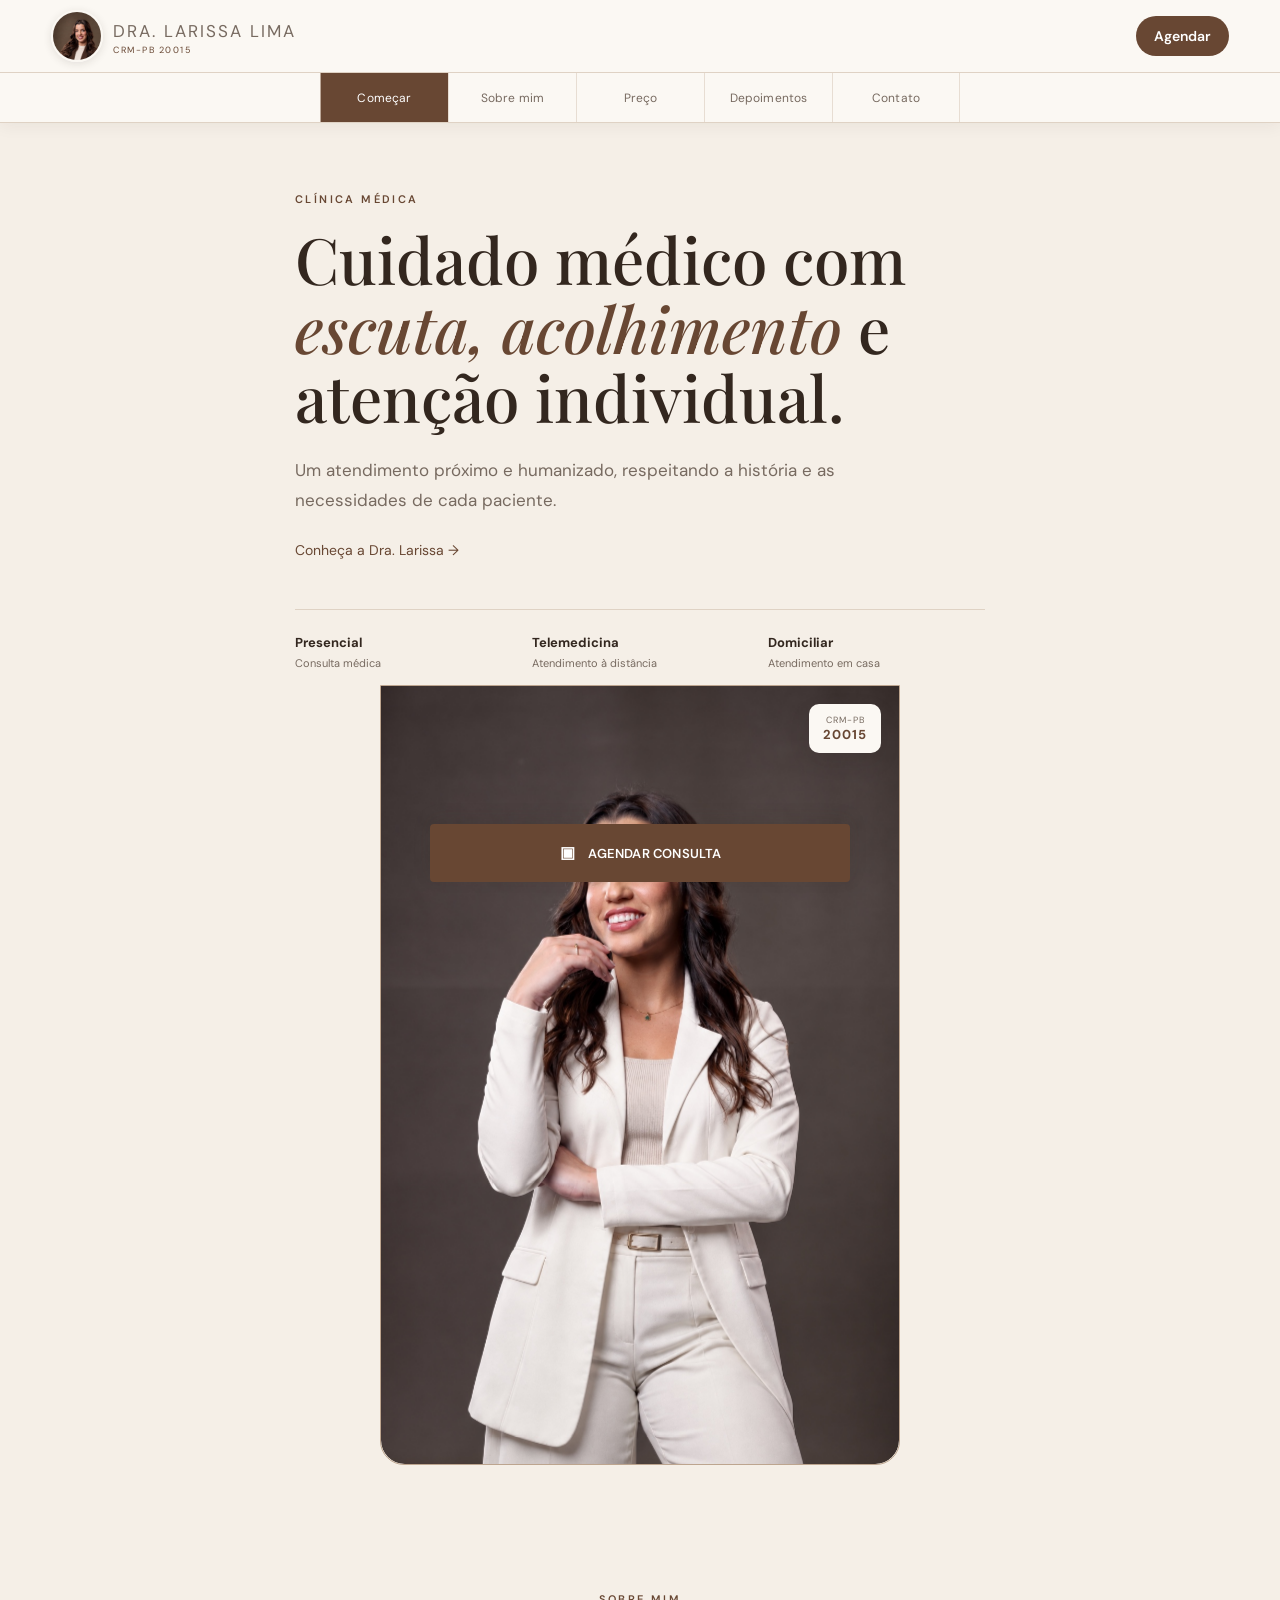
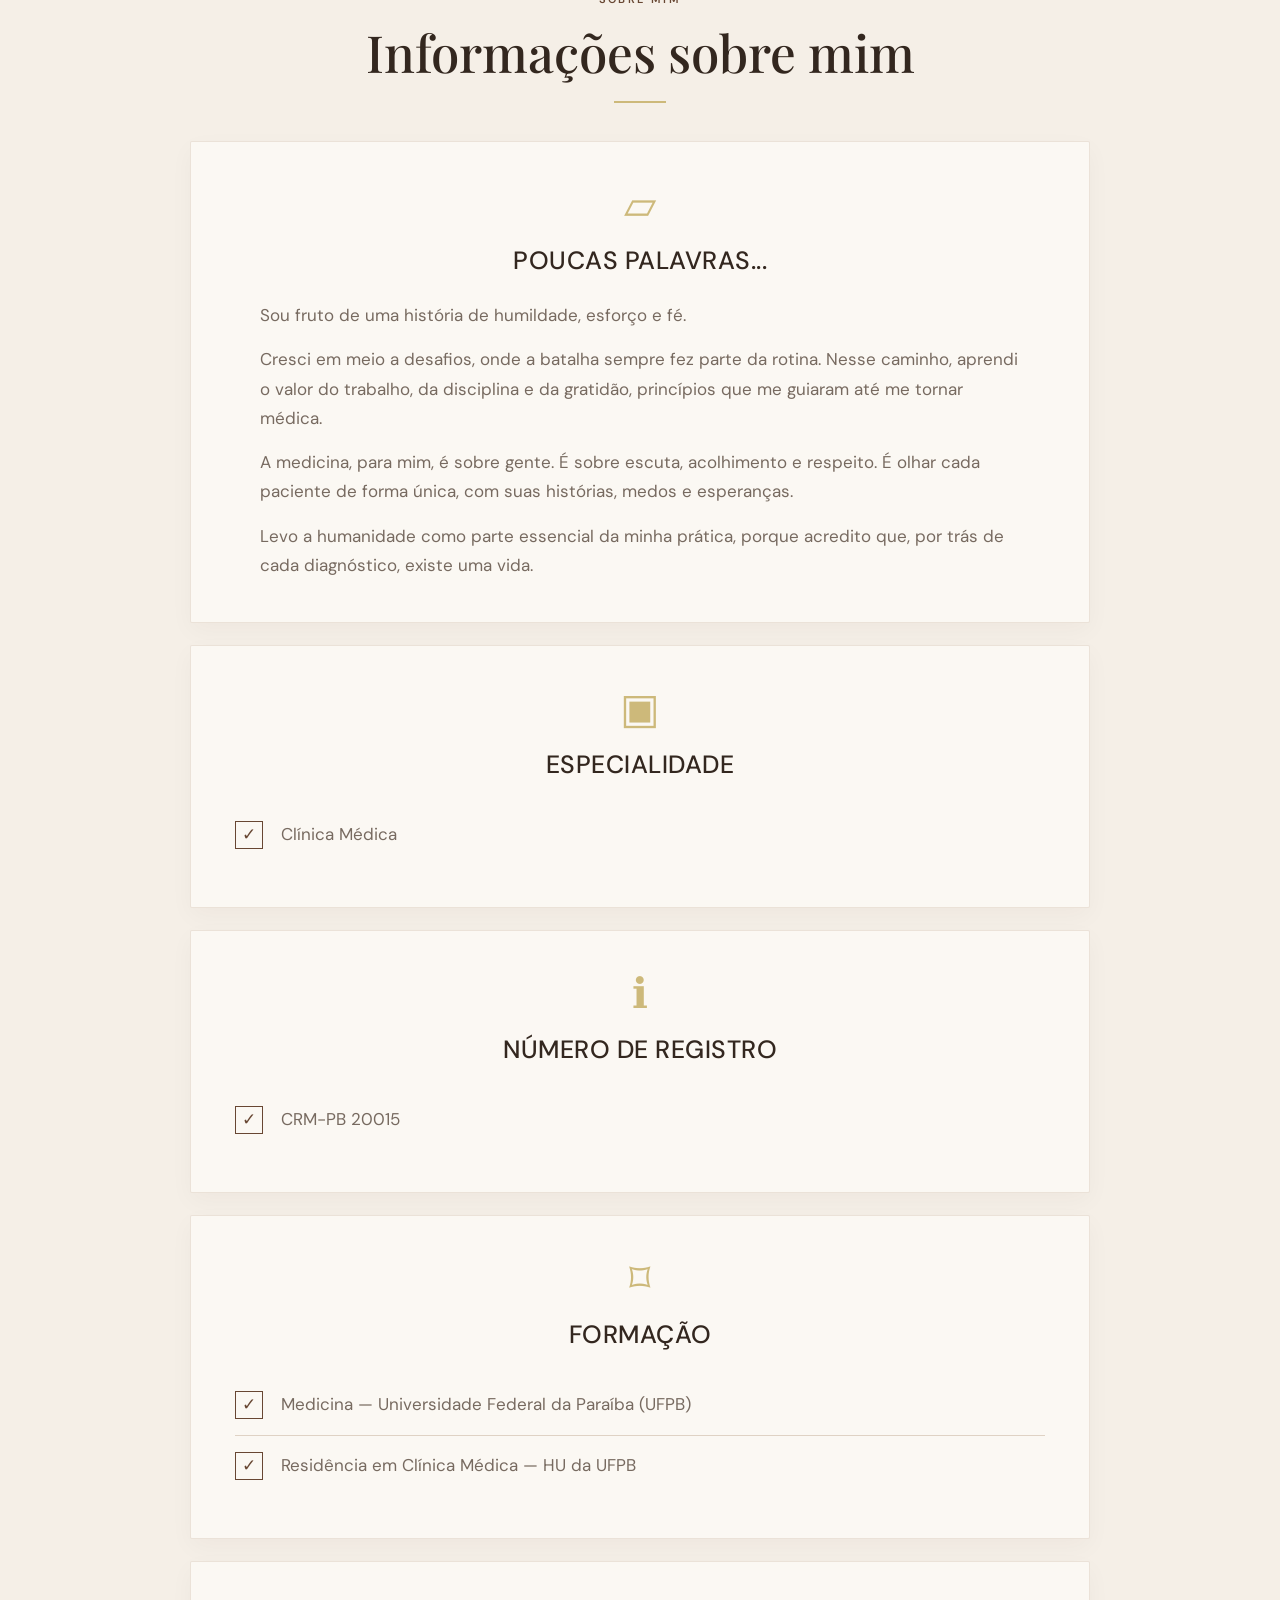
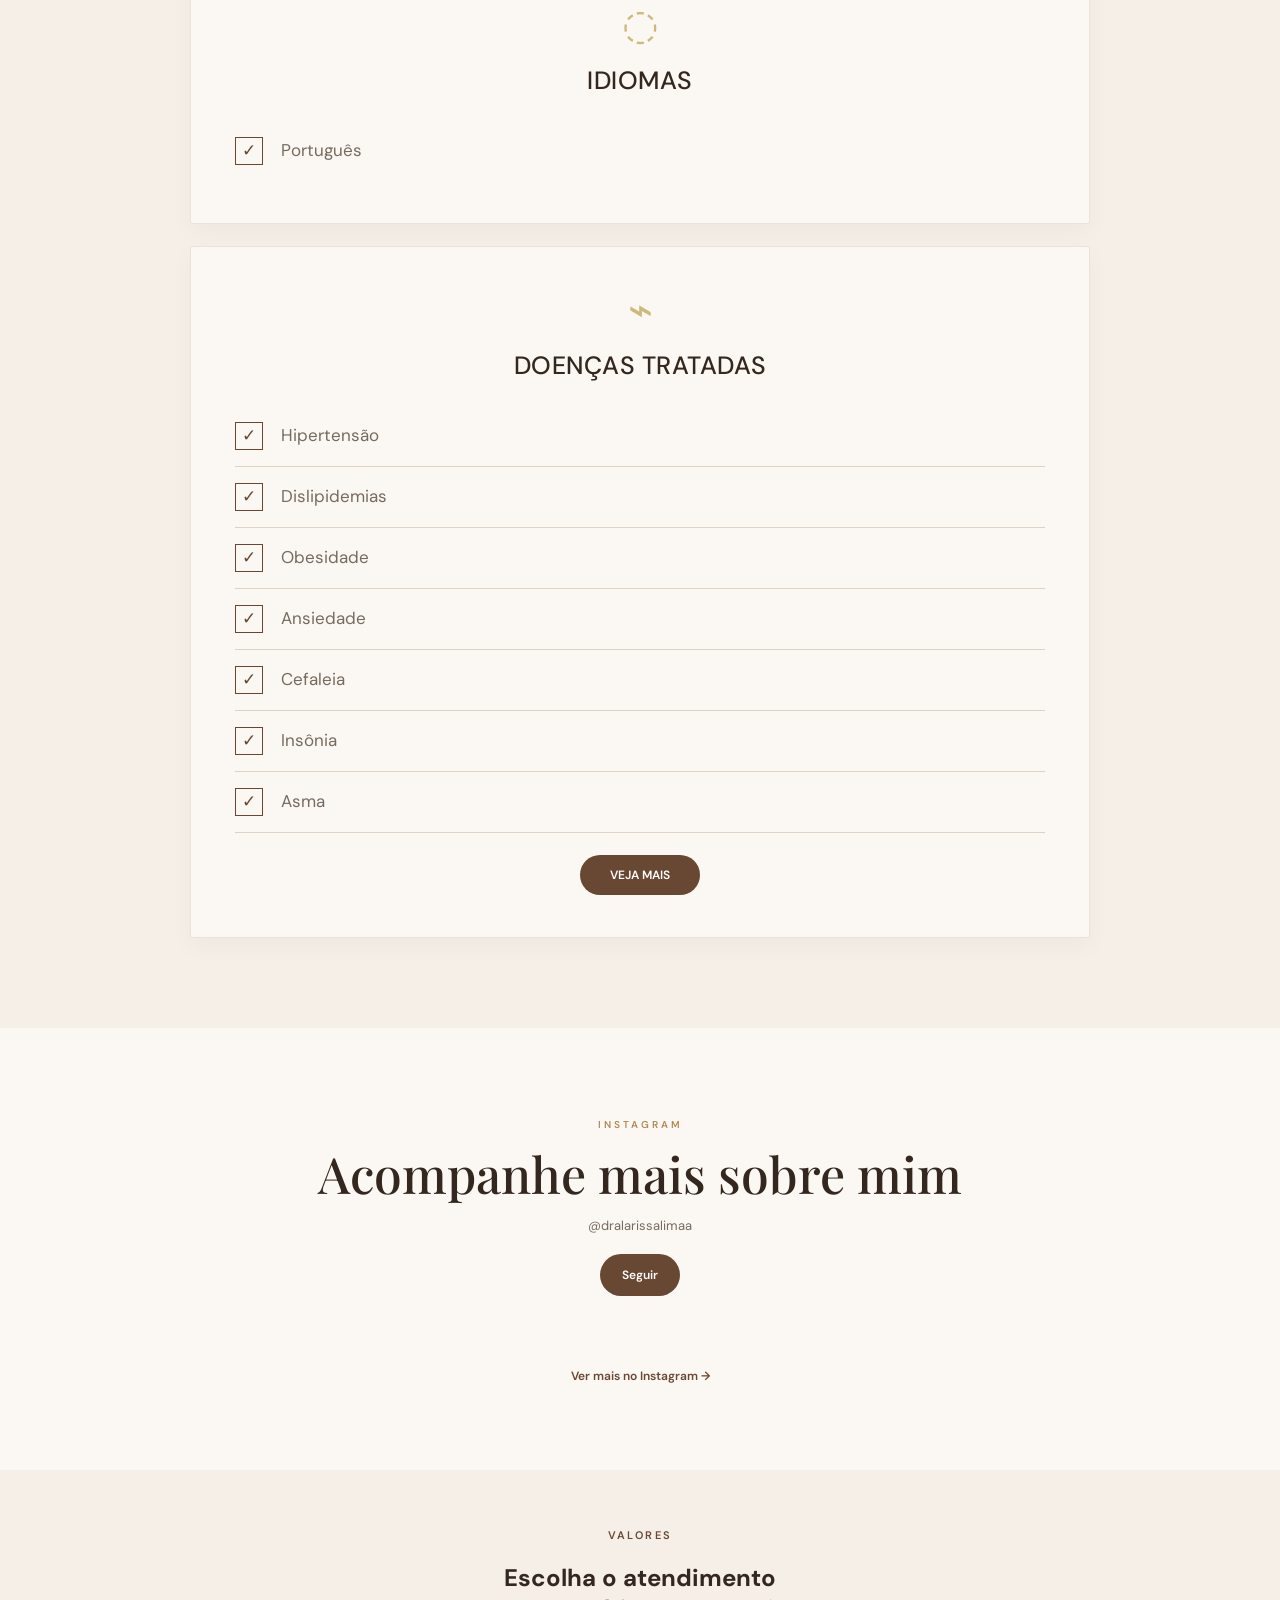
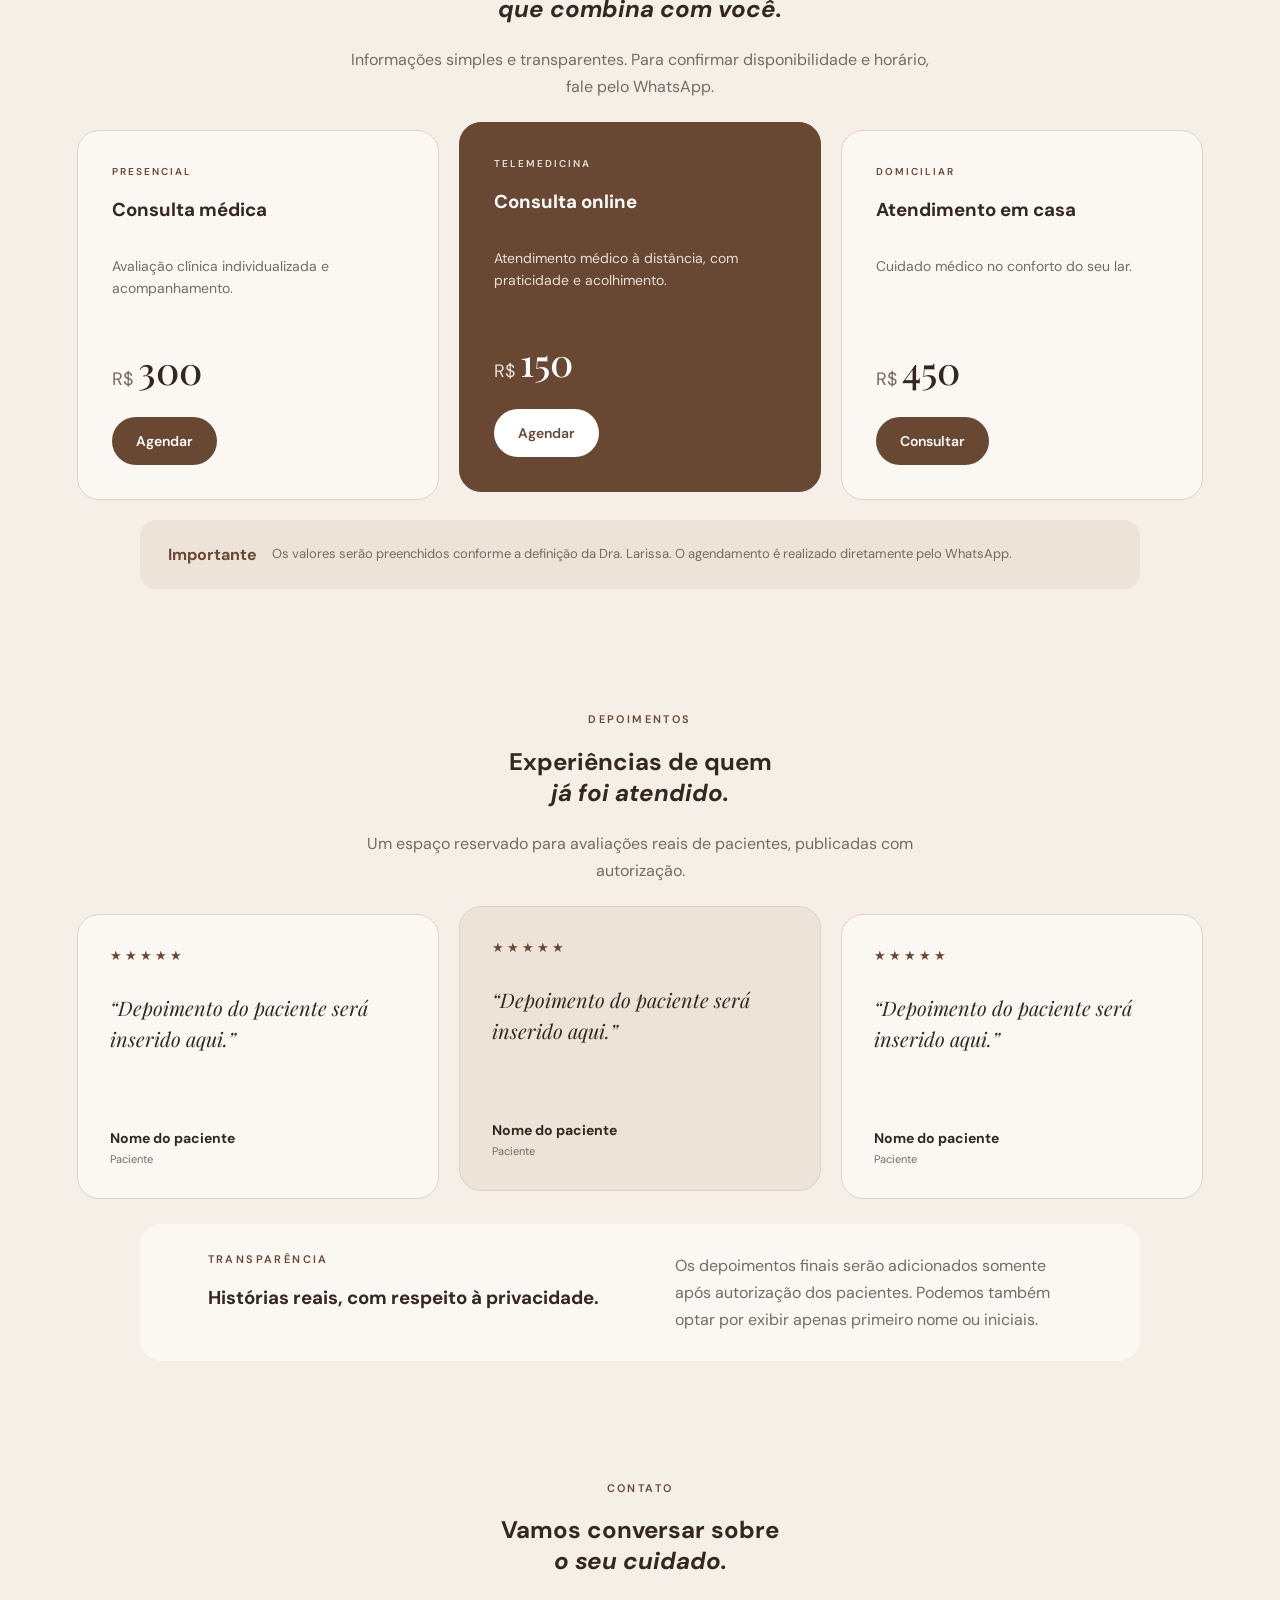
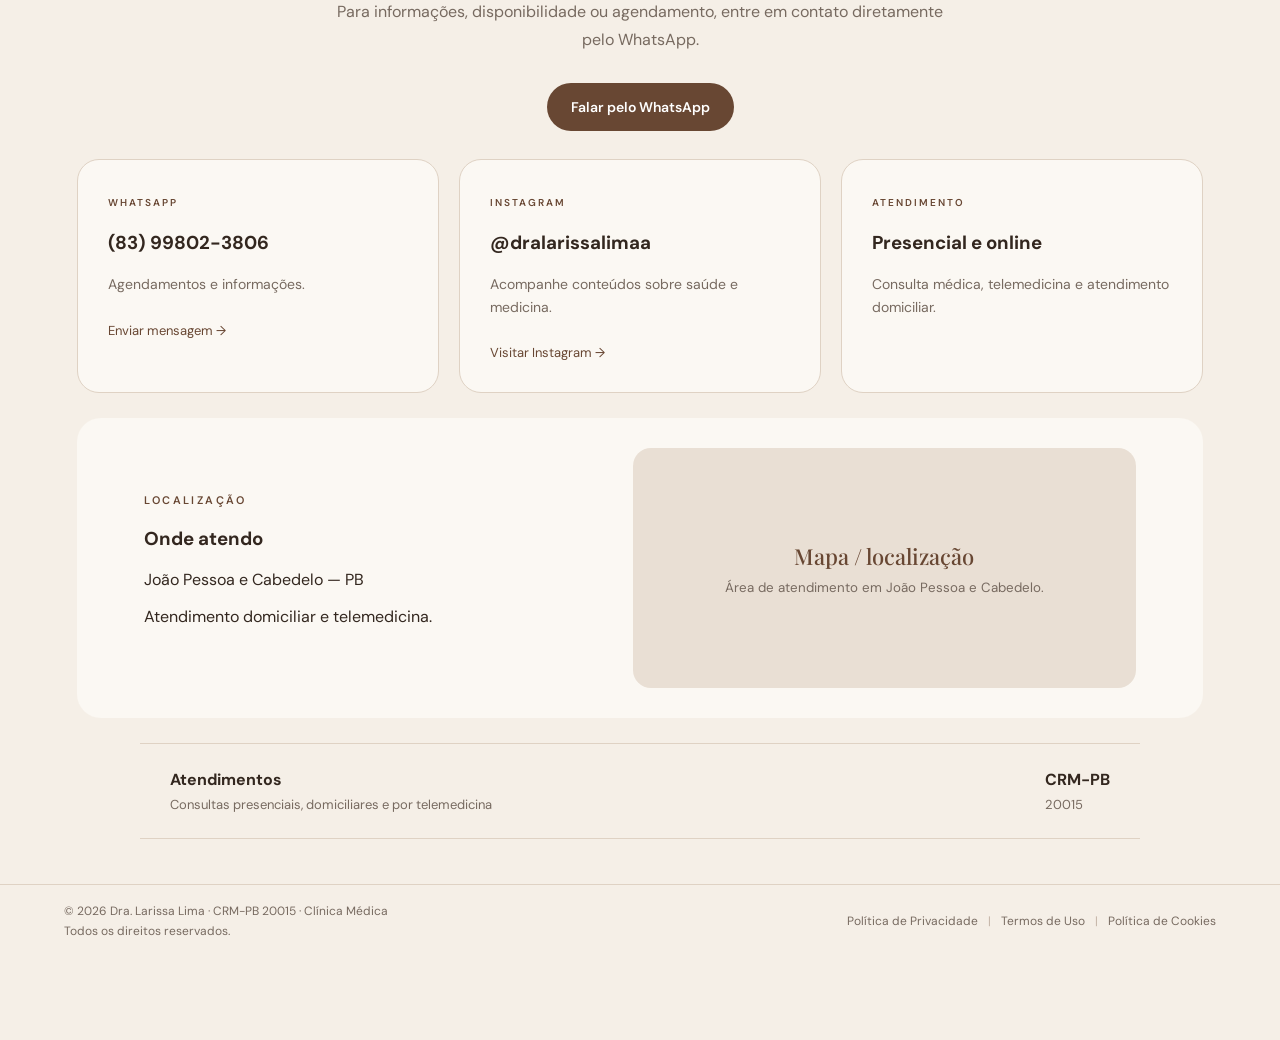
==== commit 1bac1a7f: "Update index.html" ====
--- a/index.html
+++ b/index.html
@@ -360,7 +360,7 @@
 <footer class="site-footer">
 
   <div class="footer-copy">
-    <span>© 2026 Dra. Larissa Lima · Clínica Médica</span>
+    <span>© 2026 Dra. Larissa Lima · CRM-PB 20015 · Clínica Médica</span>
     <span>Todos os direitos reservados.</span>
   </div>
 
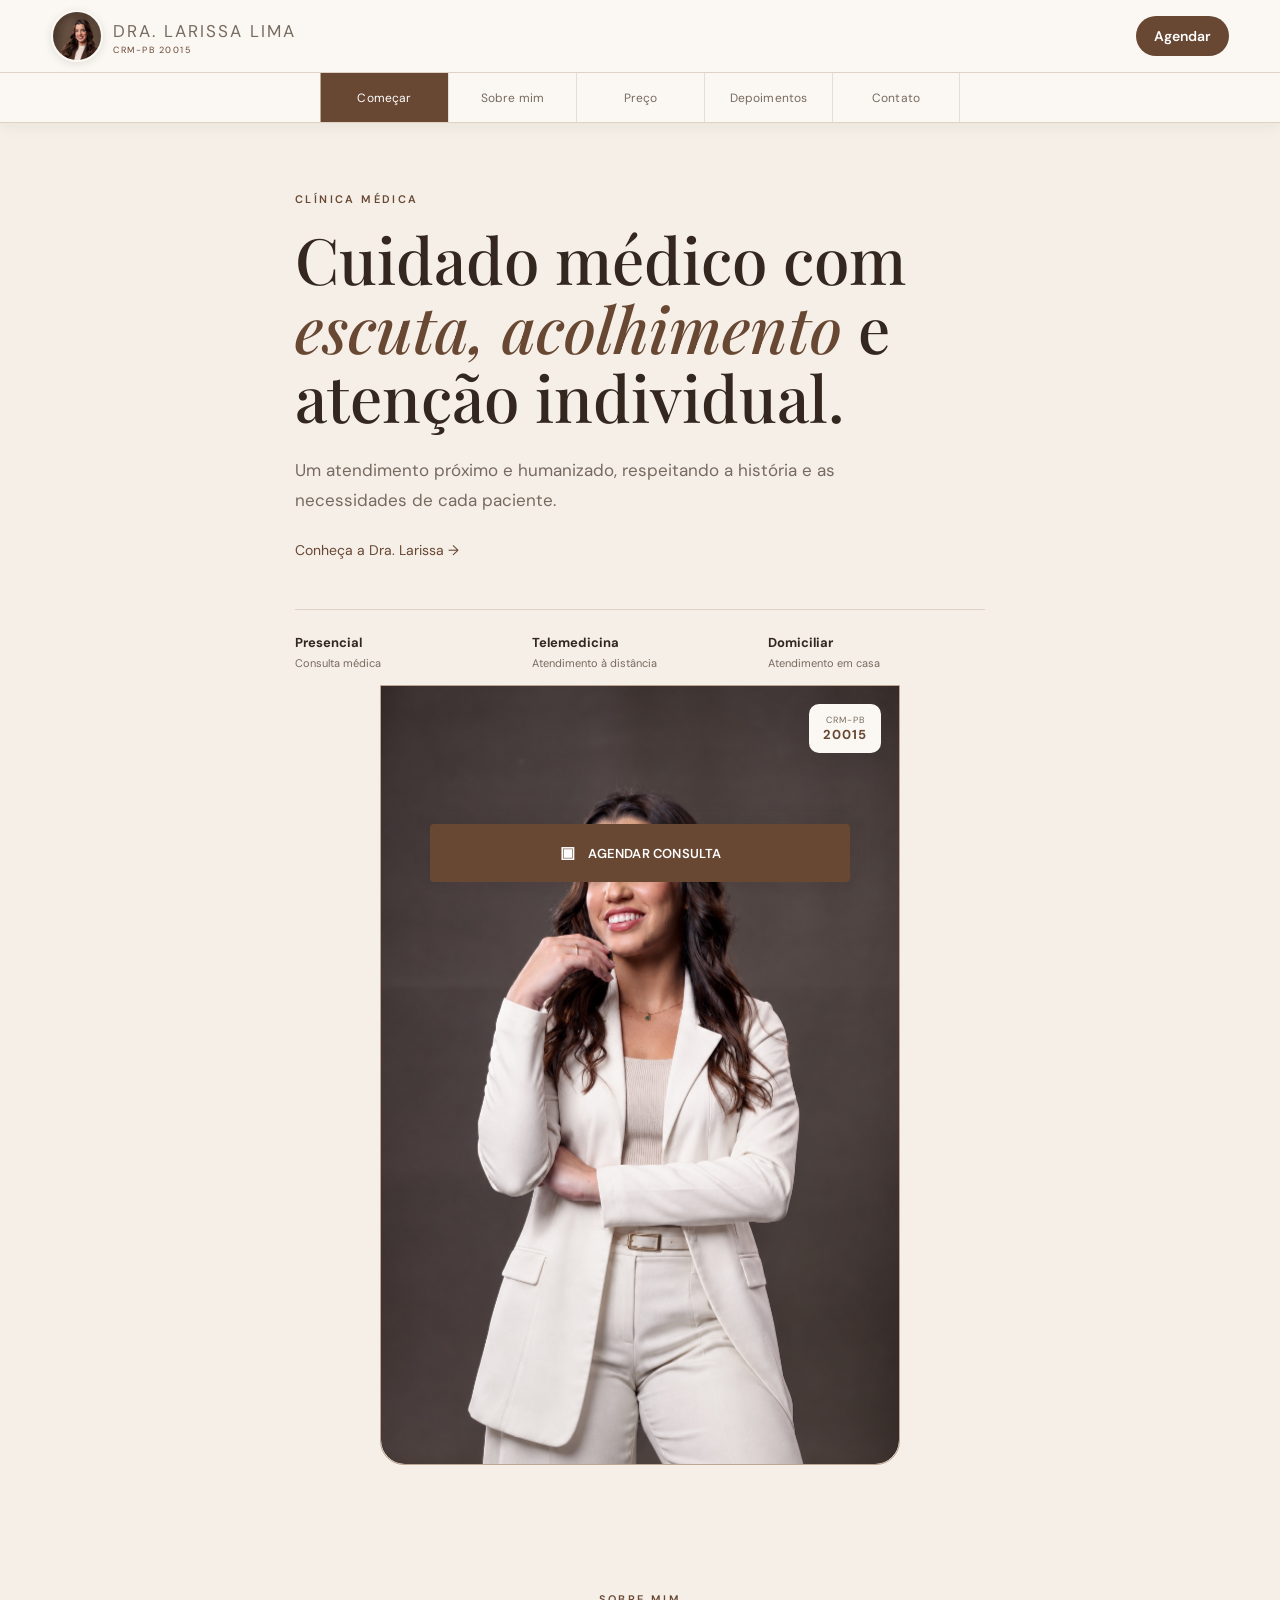
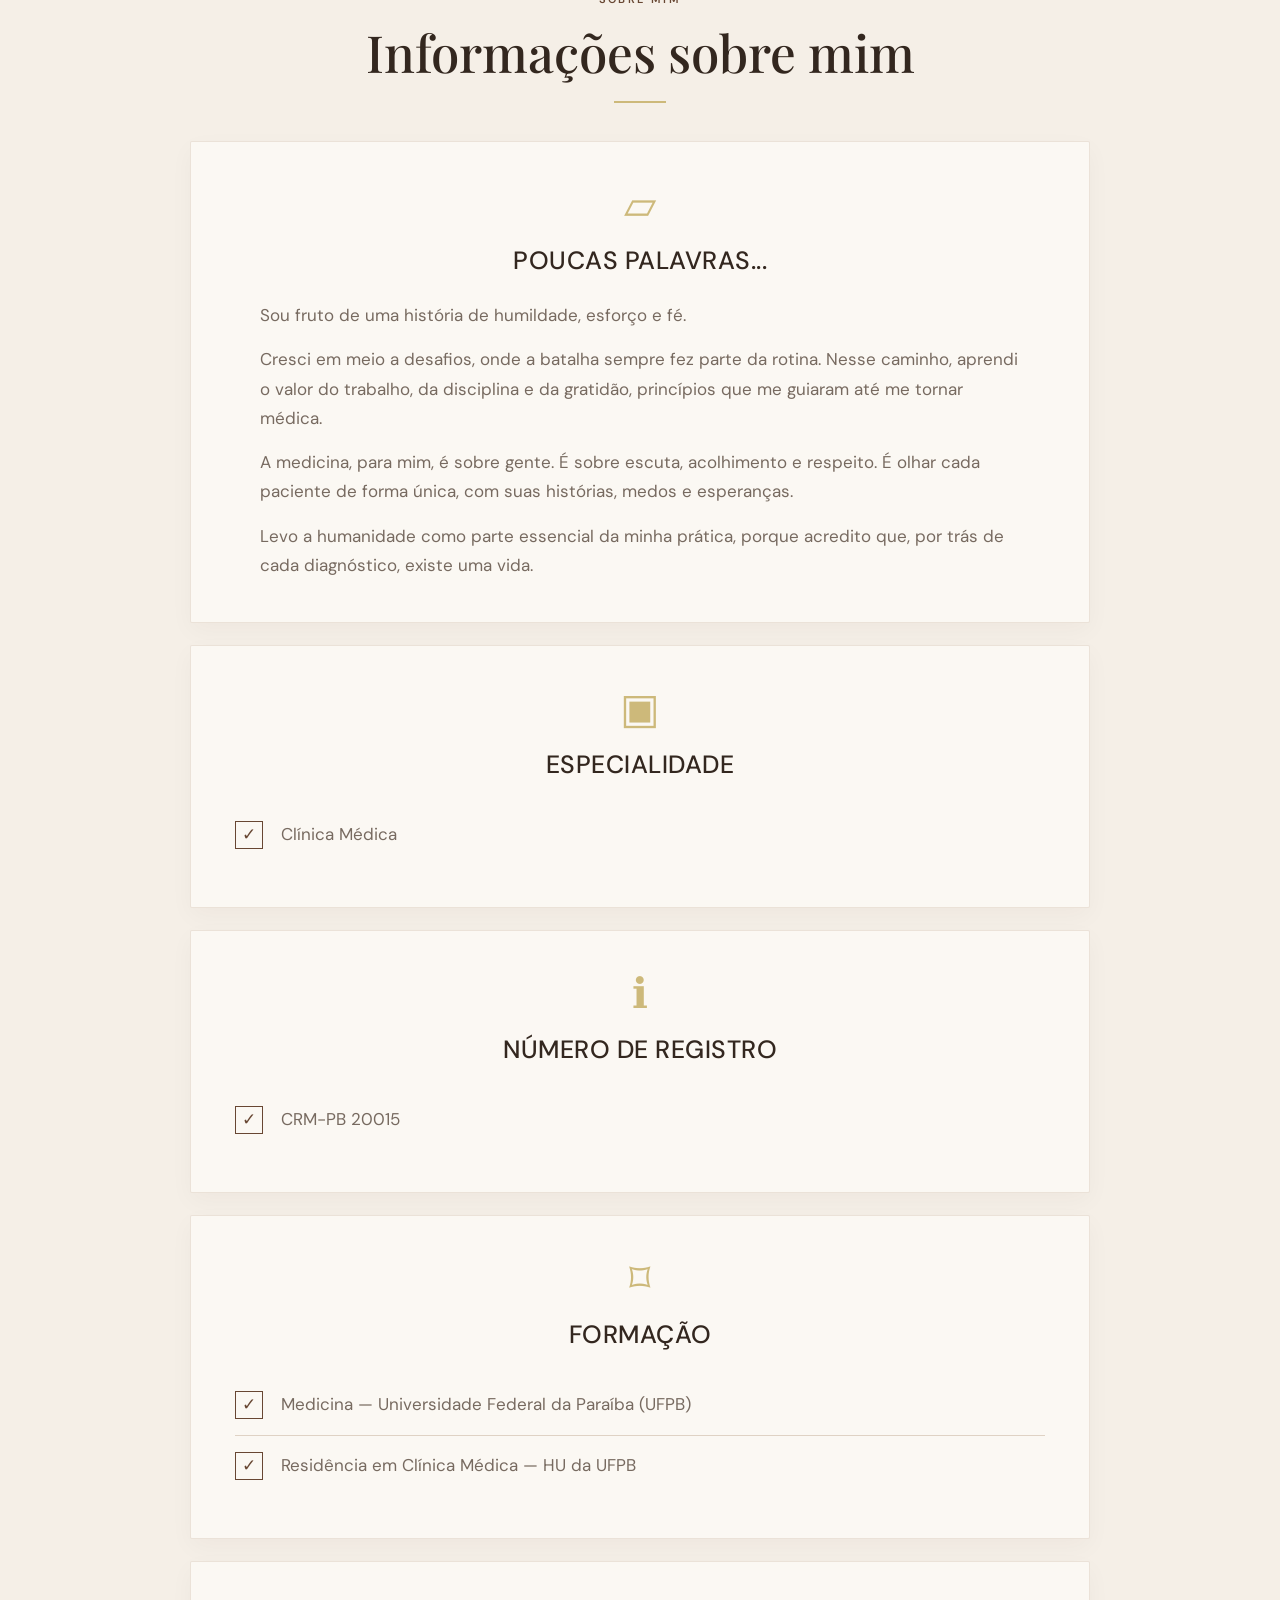
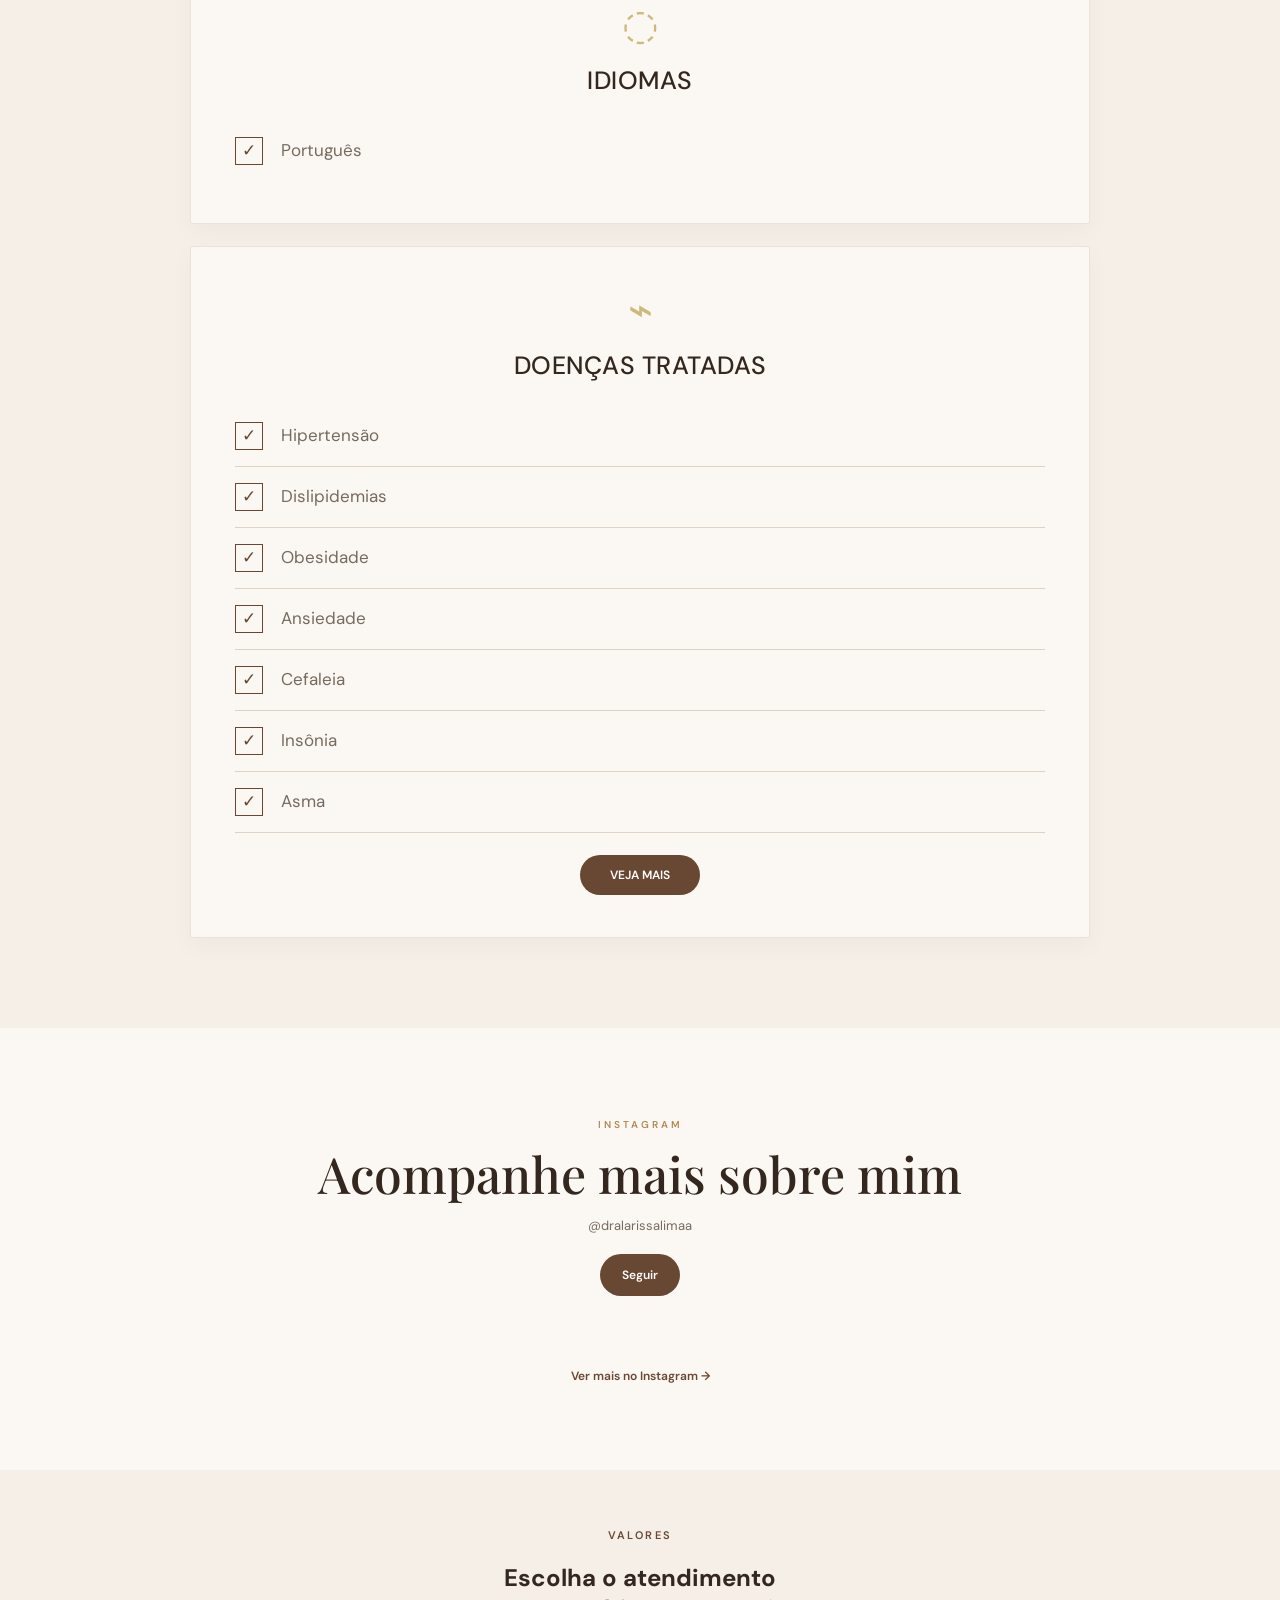
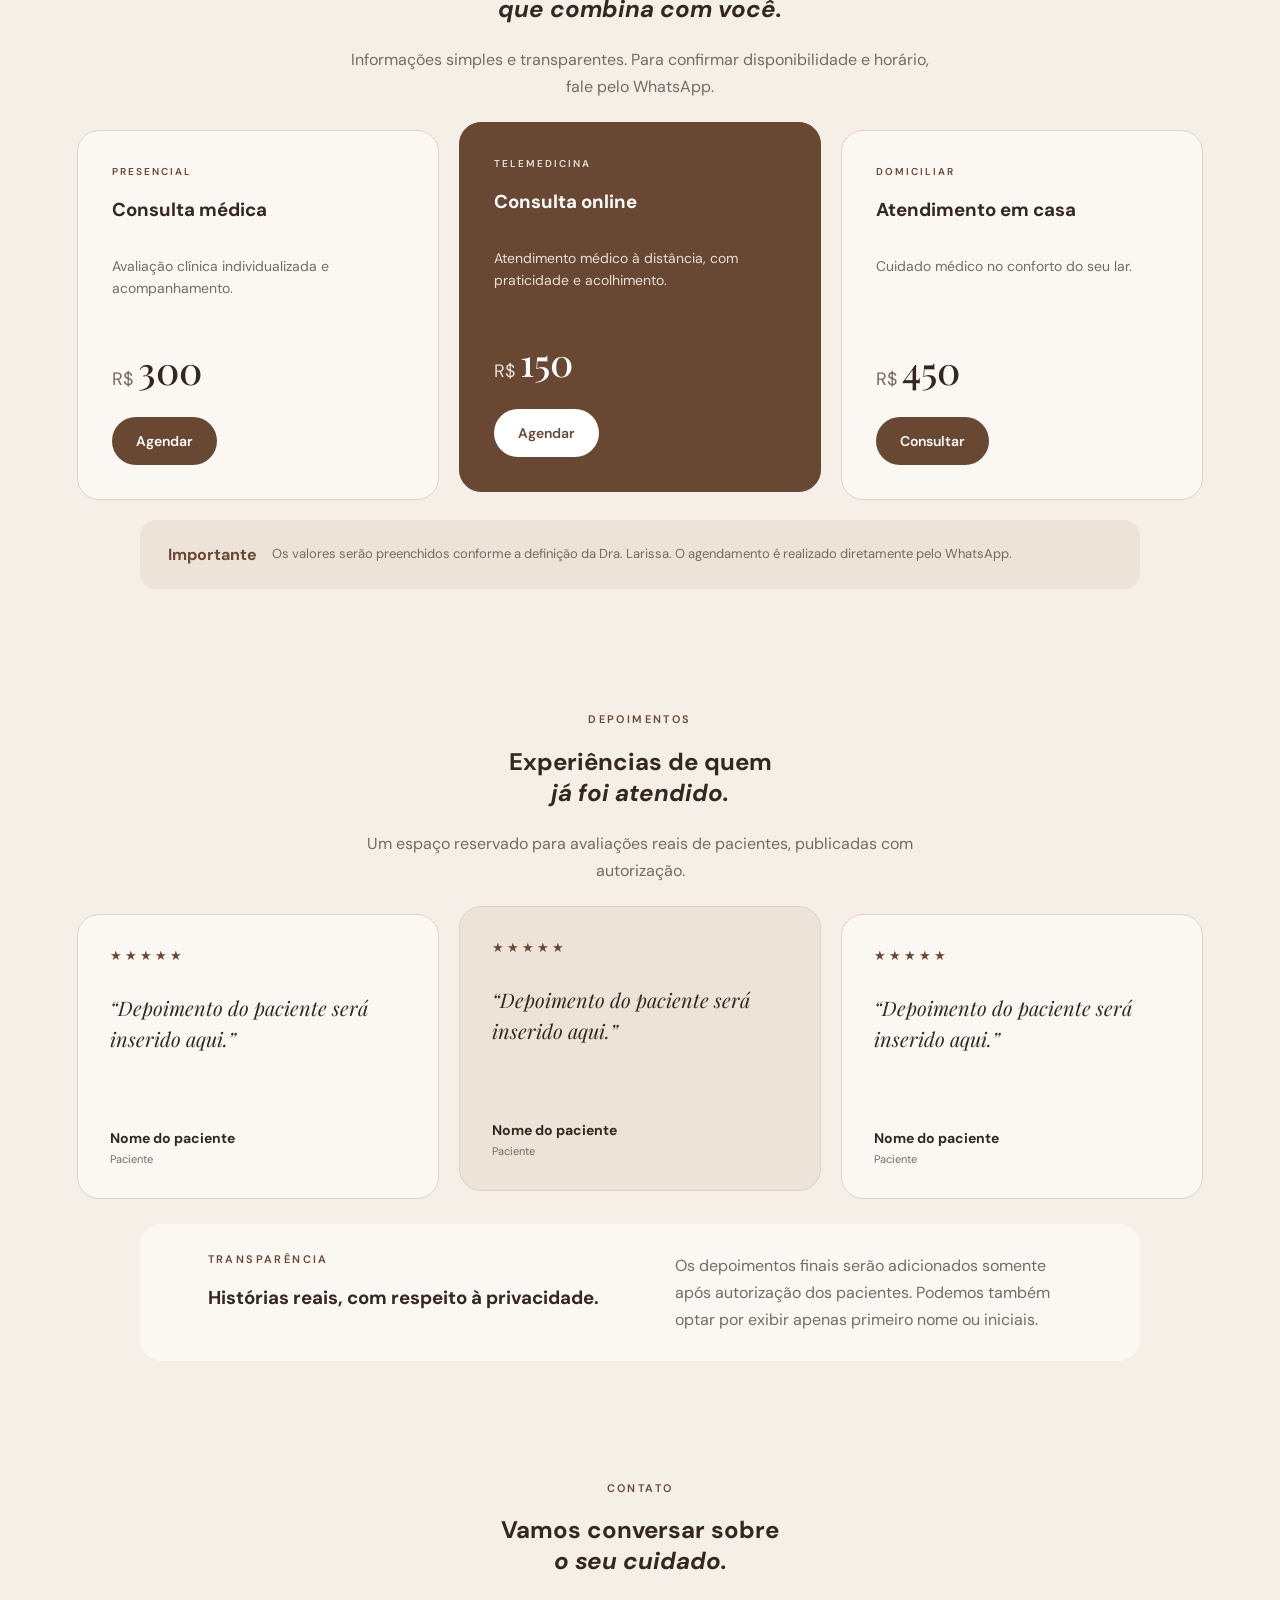
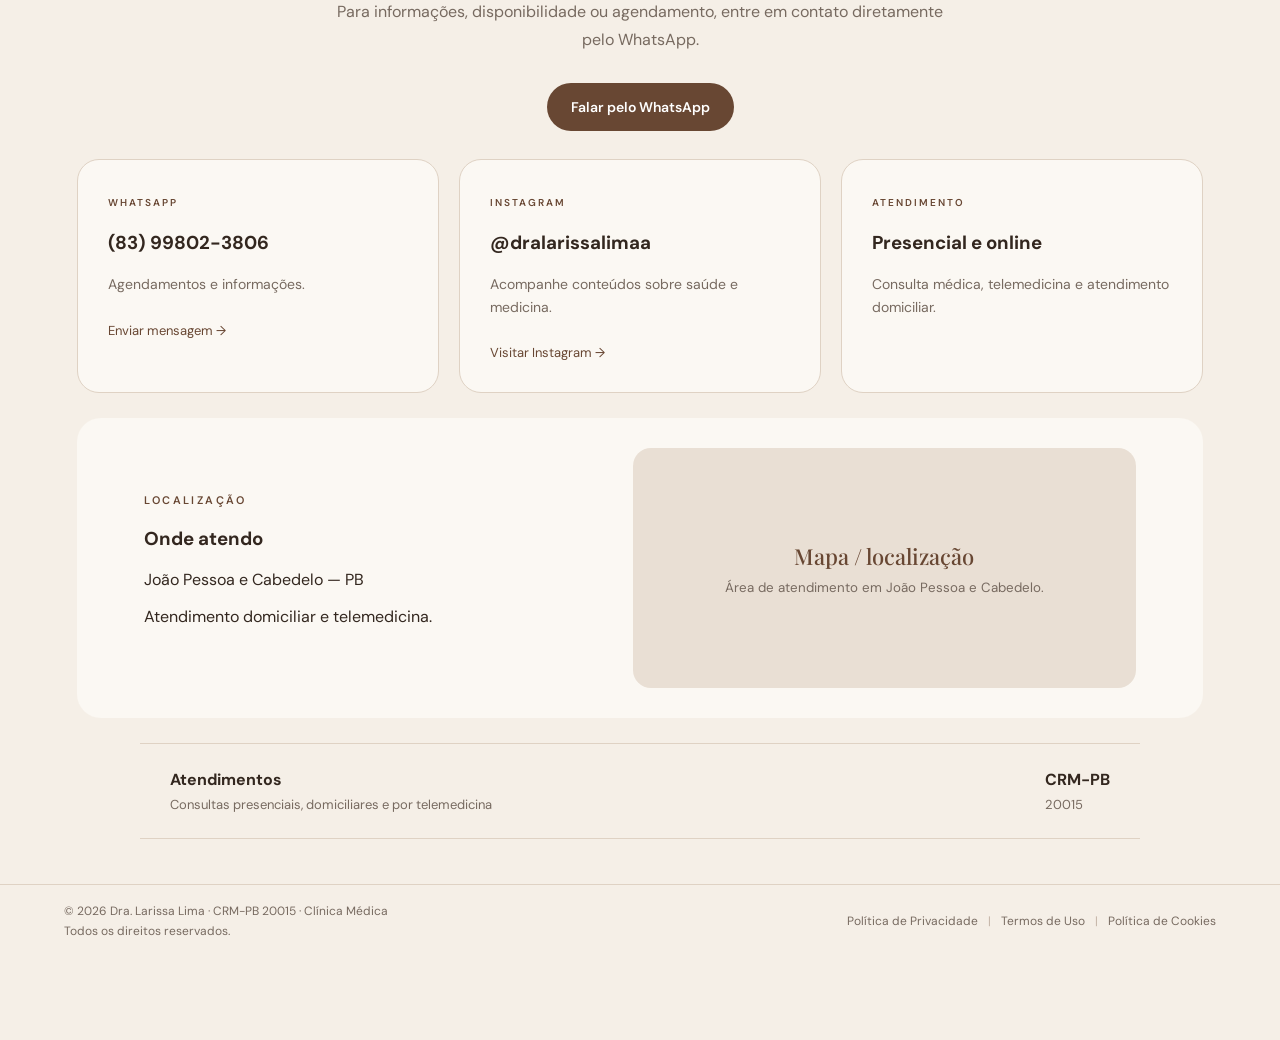
==== commit 2b7df40b: "Add files via upload" ====
--- a/index.html
+++ b/index.html
@@ -1,5 +1,5 @@
 <!doctype html>
-<html lang="pt-BR">
+<html lang="pt-BR" data-lead-origin="site_principal">
 <head>
 <!-- Google tag (gtag.js) -->
 <script async src="https://www.googletagmanager.com/gtag/js?id=G-GS2WJ54Y5F"></script>
@@ -381,5 +381,6 @@
   <span class="calendar-icon" aria-hidden="true">▣</span>
   <span>AGENDAR CONSULTA</span>
 </a>
+  <script src="lead-capture.js"></script>
 </body>
 </html>
--- a/styles.css
+++ b/styles.css
@@ -1253,3 +1253,24 @@
   }
 
 }
+
+
+
+/* Captura de leads — estilos isolados, mantendo a identidade visual original. */
+.lead-modal[hidden]{display:none!important}
+.lead-modal{position:fixed;inset:0;z-index:99999;display:flex;align-items:center;justify-content:center;padding:18px;font-family:'DM Sans',sans-serif}
+.lead-modal__backdrop{position:absolute;inset:0;background:rgba(35,27,21,.58)}
+.lead-modal__dialog{position:relative;z-index:1;width:min(100%,440px);max-height:calc(100vh - 36px);overflow:auto;padding:30px 26px 26px;background:var(--paper,#fbf8f3);color:var(--dark,#33271f);border:1px solid var(--line,#dfd2c4);border-radius:18px;box-shadow:0 18px 60px rgba(0,0,0,.22)}
+.lead-modal__dialog h2{margin:0 34px 8px 0;font-family:'Playfair Display',serif;font-size:clamp(25px,5vw,32px);font-weight:600;color:var(--dark,#33271f)}
+.lead-modal__dialog>p{margin:0 0 22px;color:var(--muted,#776a60);font-size:14px;line-height:1.5}
+.lead-modal__close{position:absolute;top:12px;right:14px;width:34px;height:34px;border:0;background:transparent;color:var(--brown,#684733);font-size:28px;cursor:pointer}
+#lead-capture-form{display:grid;gap:9px}
+#lead-capture-form label{font-size:13px;font-weight:600;color:var(--dark,#33271f);margin-top:5px}
+#lead-capture-form input{width:100%;min-height:46px;padding:11px 13px;border:1px solid var(--line,#dfd2c4);border-radius:9px;background:#fff;color:var(--dark,#33271f);font:inherit;font-size:16px}
+#lead-capture-form input:focus{outline:2px solid var(--brown,#684733);outline-offset:1px}
+.lead-modal__privacy{margin:7px 0 4px;color:var(--muted,#776a60);font-size:11px;line-height:1.45}
+.lead-modal__error{margin:2px 0;color:#9e2f24;font-size:13px;line-height:1.4}
+.lead-modal__submit{min-height:48px;margin-top:5px;padding:12px 18px;border:0;border-radius:999px;background:var(--brown,#684733);color:#fff;font:600 14px 'DM Sans',sans-serif;cursor:pointer}
+.lead-modal__submit:disabled{opacity:.65;cursor:wait}
+body.lead-modal-open{overflow:hidden}
+
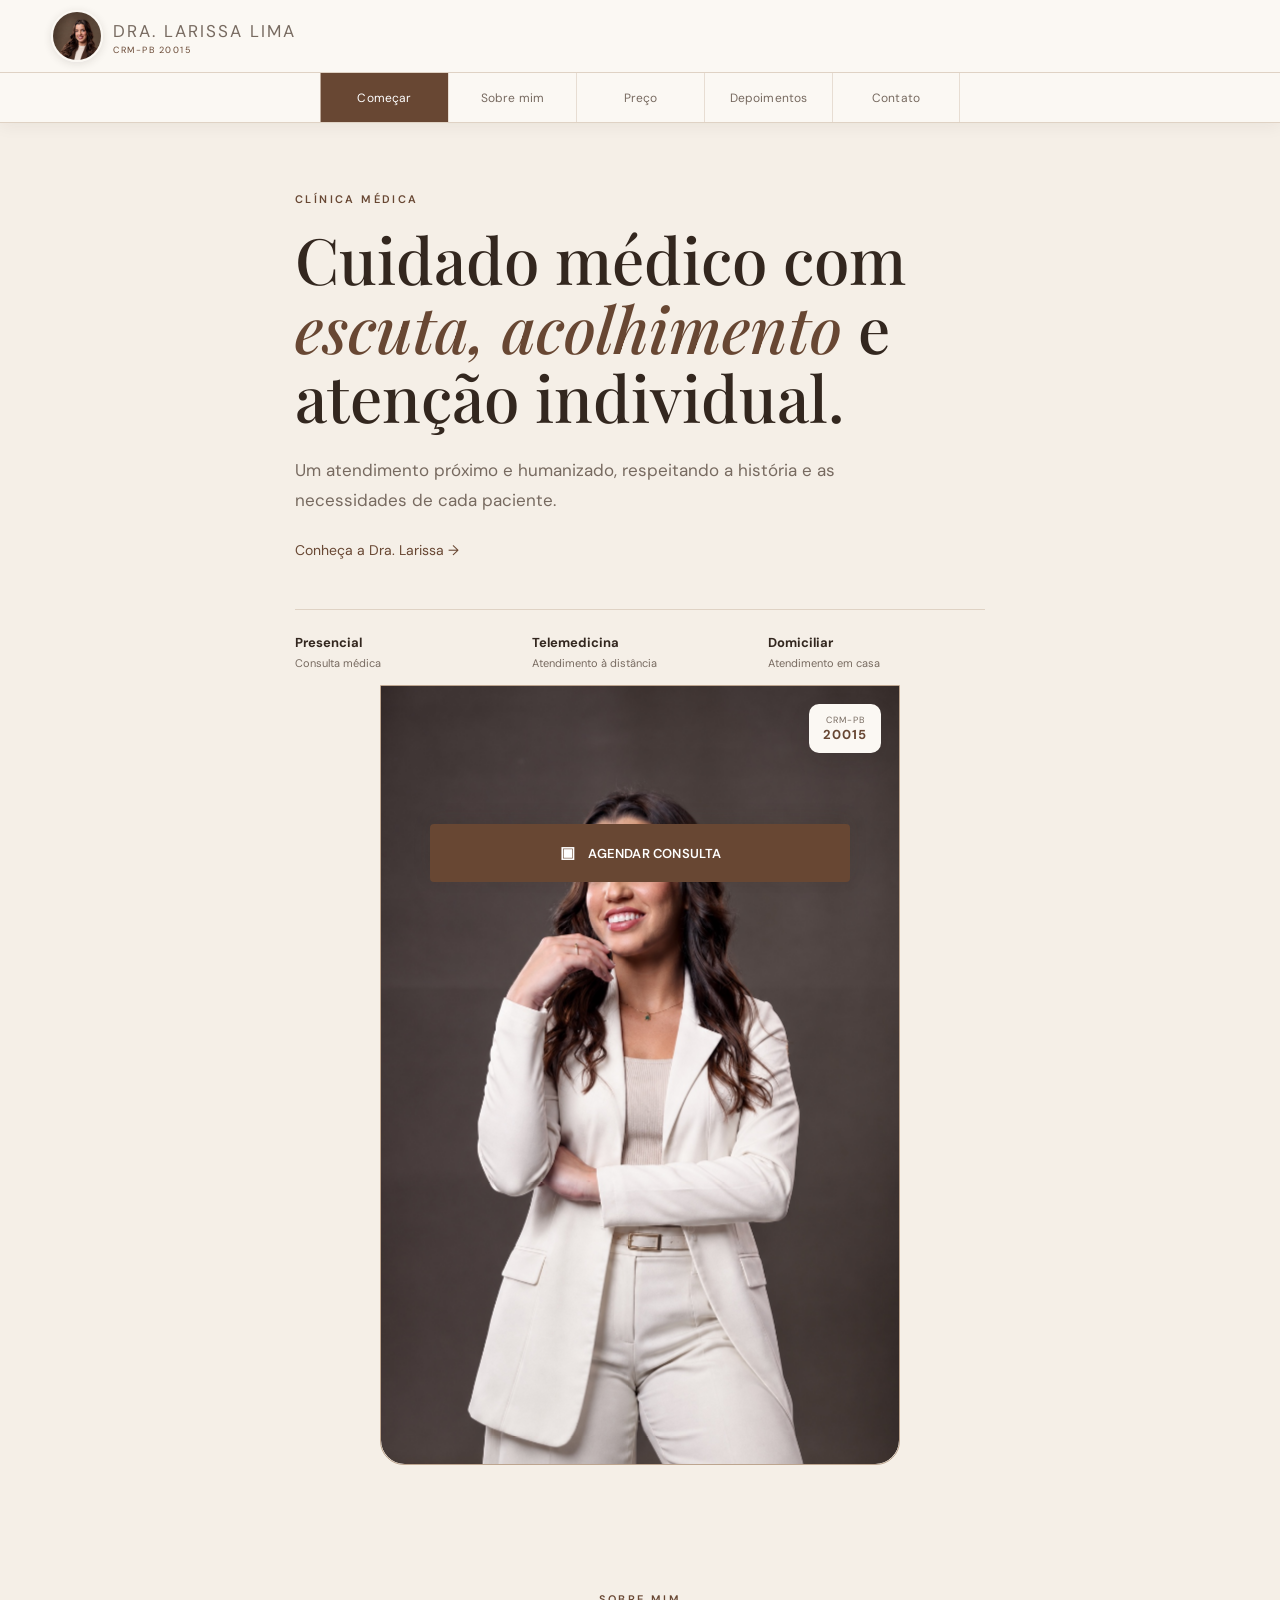
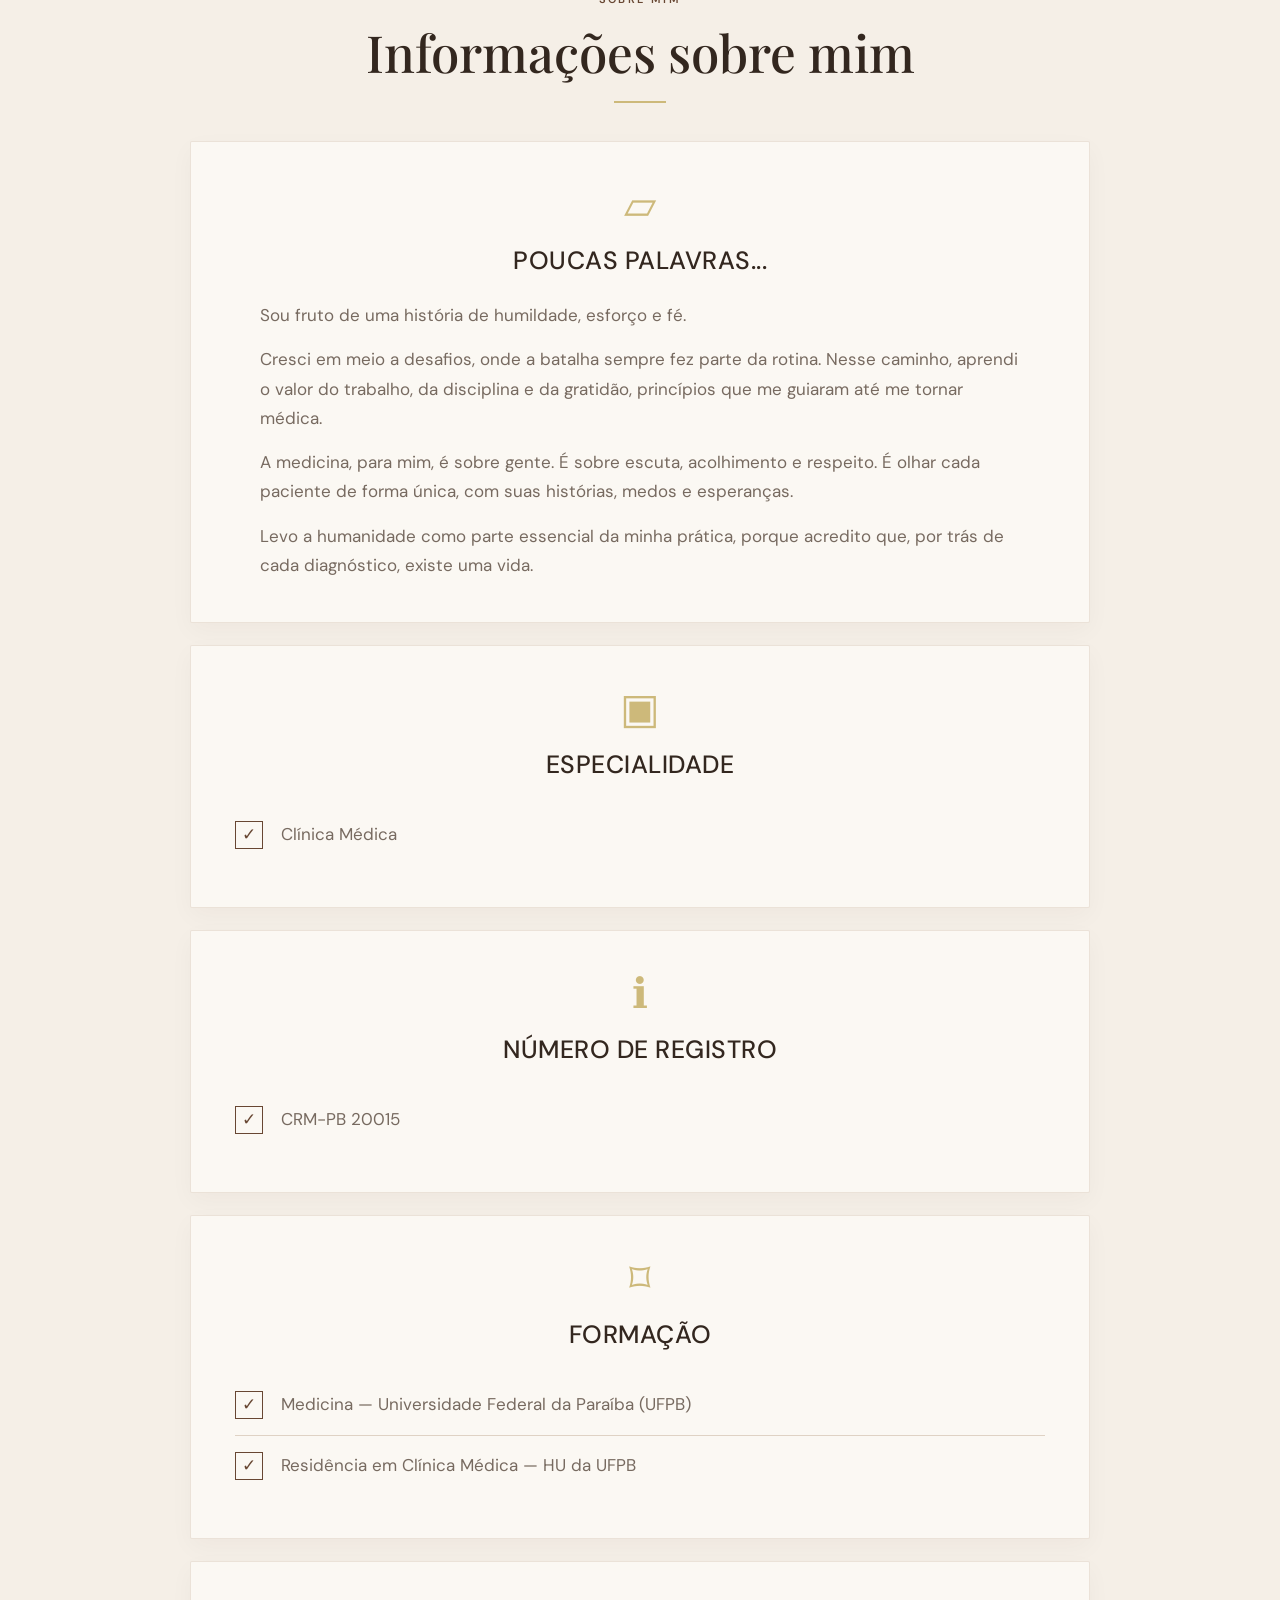
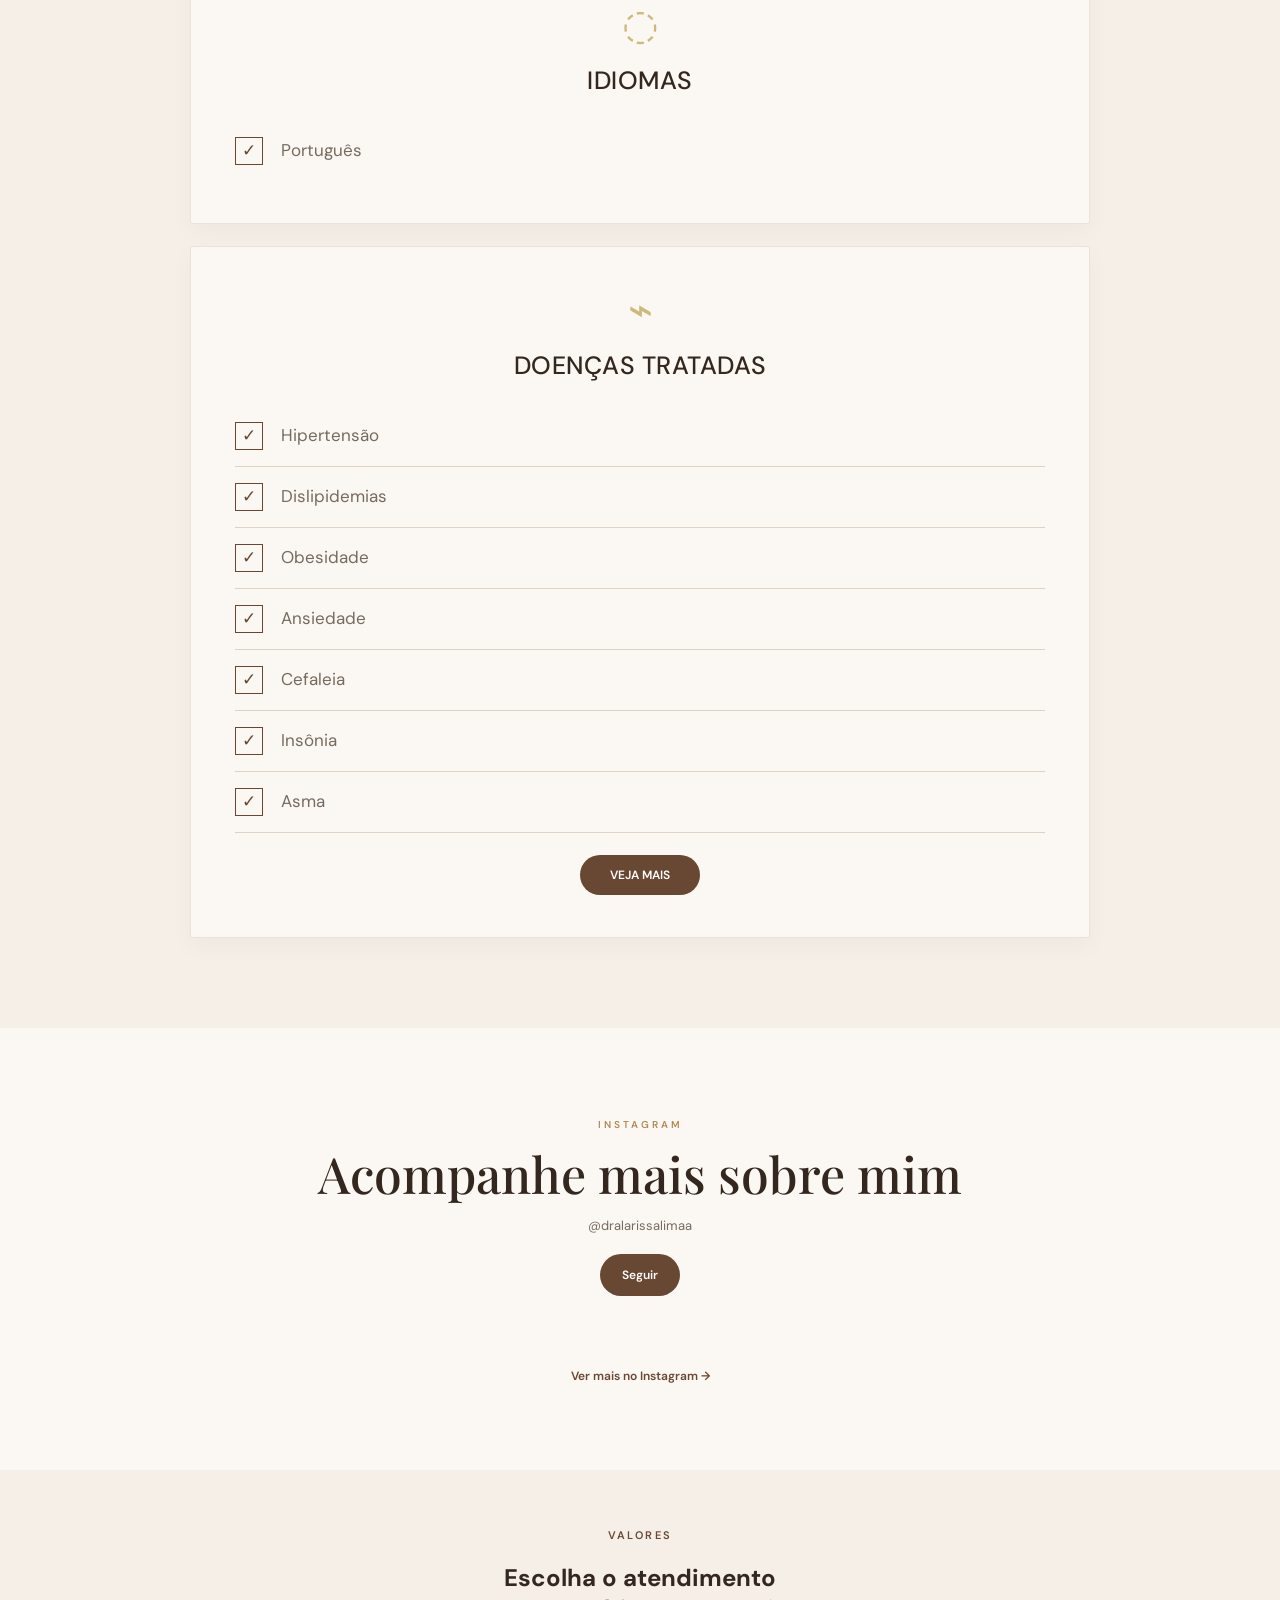
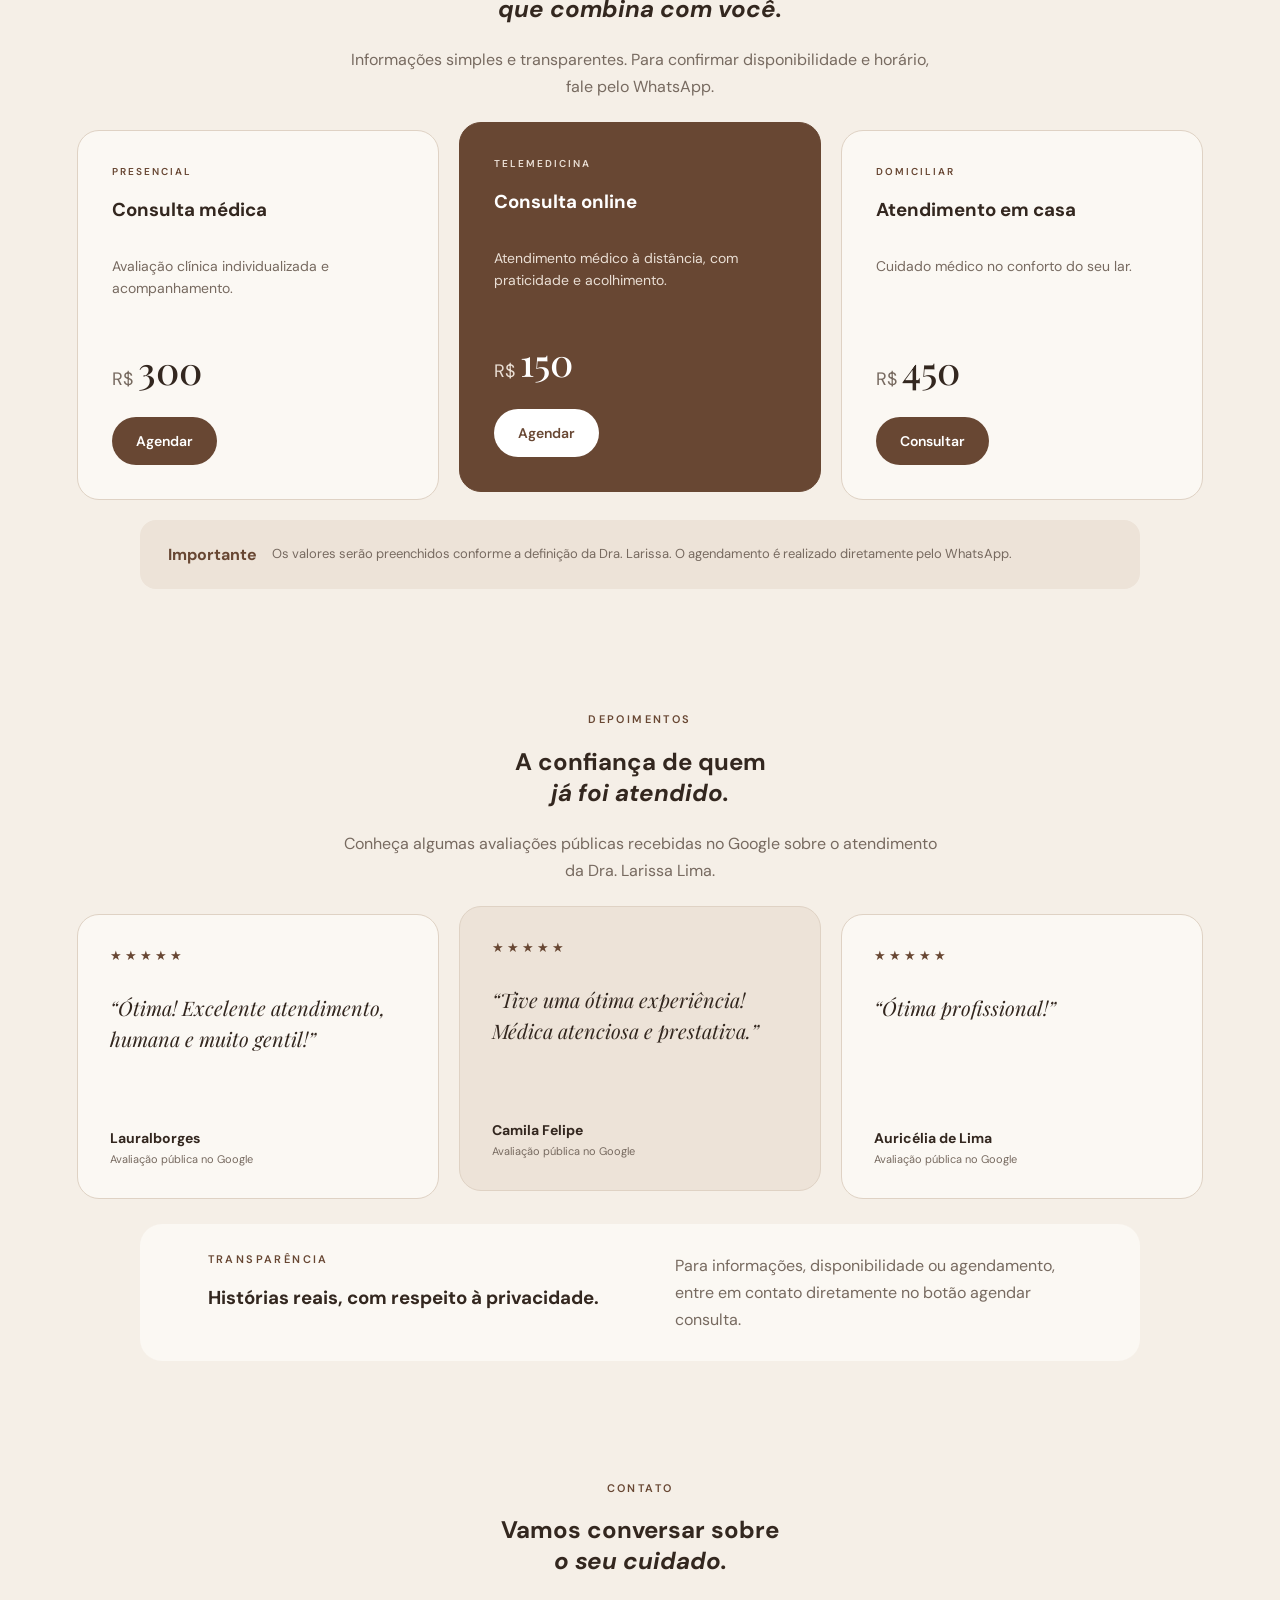
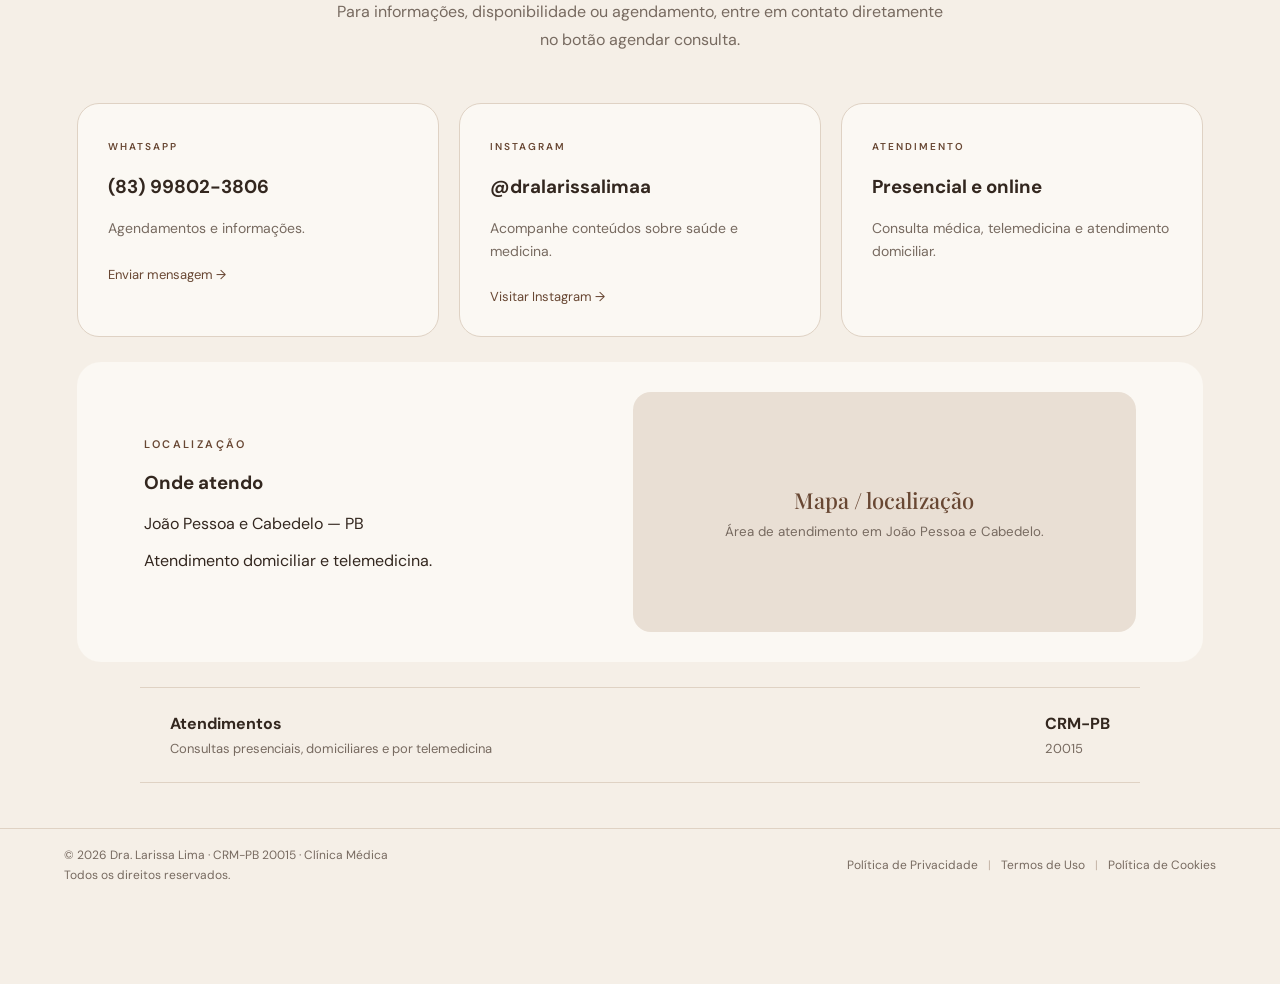
==== commit 353a465b: "Add files via upload" ====
--- a/index.html
+++ b/index.html
@@ -52,7 +52,6 @@
       <img class="brand-photo" src="images/dra-larissa-hero.jpg" alt="Dra. Larissa Lima">
       <span class="brand-text">Dra. Larissa Lima<span class="brand-meta">CRM-PB 20015</span></span>
     </a>
-    <a class="btn btn-small header-agendar" href="https://wa.me/5583998023806?text=Ol%C3%A1%2C%20Dra.%20Larissa!%20Gostaria%20de%20agendar%20uma%20consulta.">Agendar</a>
   </div>
 
   <nav class="nav nav-horizontal" aria-label="Navegação principal">
@@ -262,39 +261,40 @@
 <section id="depoimentos" class="one-page-section testimonials-section">
   <div class="testimonials-head">
     <p class="eyebrow">DEPOIMENTOS</p>
-    <h2>Experiências de quem<br><em>já foi atendido.</em></h2>
-    <p>Um espaço reservado para avaliações reais de pacientes, publicadas com autorização.</p>
-  </div>
-
-  <div class="testimonial-grid">
+    <h2>A confiança de quem<br><em>já foi atendido.</em></h2>
+    <p>Conheça algumas avaliações públicas recebidas no Google sobre o atendimento da Dra. Larissa Lima.</p>
+  </div>
+
+  <div class="testimonial-grid" aria-label="Avaliações públicas">
     <article class="testimonial-card">
-      <div class="stars">★★★★★</div>
-      <p>“Depoimento do paciente será inserido aqui.”</p>
-      <strong>Nome do paciente</strong>
-      <span>Paciente</span>
+      <div class="stars" aria-label="5 estrelas">★★★★★</div>
+      <p>“Ótima! Excelente atendimento, humana e muito gentil!”</p>
+      <strong>Lauralborges</strong>
+      <span>Avaliação pública no Google</span>
     </article>
 
     <article class="testimonial-card featured-testimonial">
-      <div class="stars">★★★★★</div>
-      <p>“Depoimento do paciente será inserido aqui.”</p>
-      <strong>Nome do paciente</strong>
-      <span>Paciente</span>
+      <div class="stars" aria-label="5 estrelas">★★★★★</div>
+      <p>“Tive uma ótima experiência! Médica atenciosa e prestativa.”</p>
+      <strong>Camila Felipe</strong>
+      <span>Avaliação pública no Google</span>
     </article>
 
     <article class="testimonial-card">
-      <div class="stars">★★★★★</div>
-      <p>“Depoimento do paciente será inserido aqui.”</p>
-      <strong>Nome do paciente</strong>
-      <span>Paciente</span>
-    </article>
-  </div>
+      <div class="stars" aria-label="5 estrelas">★★★★★</div>
+      <p>“Ótima profissional!”</p>
+      <strong>Auricélia de Lima</strong>
+      <span>Avaliação pública no Google</span>
+    </article>
+  </div>
+
 
   <div class="testimonial-note">
     <div>
       <p class="eyebrow">TRANSPARÊNCIA</p>
       <h3>Histórias reais, com respeito à privacidade.</h3>
     </div>
-    <p>Os depoimentos finais serão adicionados somente após autorização dos pacientes. Podemos também optar por exibir apenas primeiro nome ou iniciais.</p>
+    <p>Para informações, disponibilidade ou agendamento, entre em contato diretamente no botão agendar consulta.</p>
   </div>
 </section>
 
@@ -302,8 +302,7 @@
   <div class="contact-head">
     <p class="eyebrow">CONTATO</p>
     <h2>Vamos conversar sobre<br><em>o seu cuidado.</em></h2>
-    <p>Para informações, disponibilidade ou agendamento, entre em contato diretamente pelo WhatsApp.</p>
-    <a class="btn contact-main-btn" href="https://wa.me/5583998023806?text=Ol%C3%A1%2C%20Dra.%20Larissa!%20Gostaria%20de%20informa%C3%A7%C3%B5es%20sobre%20uma%20consulta.">Falar pelo WhatsApp</a>
+    <p>Para informações, disponibilidade ou agendamento, entre em contato diretamente no botão agendar consulta.</p>
   </div>
 
   <div class="contact-grid">
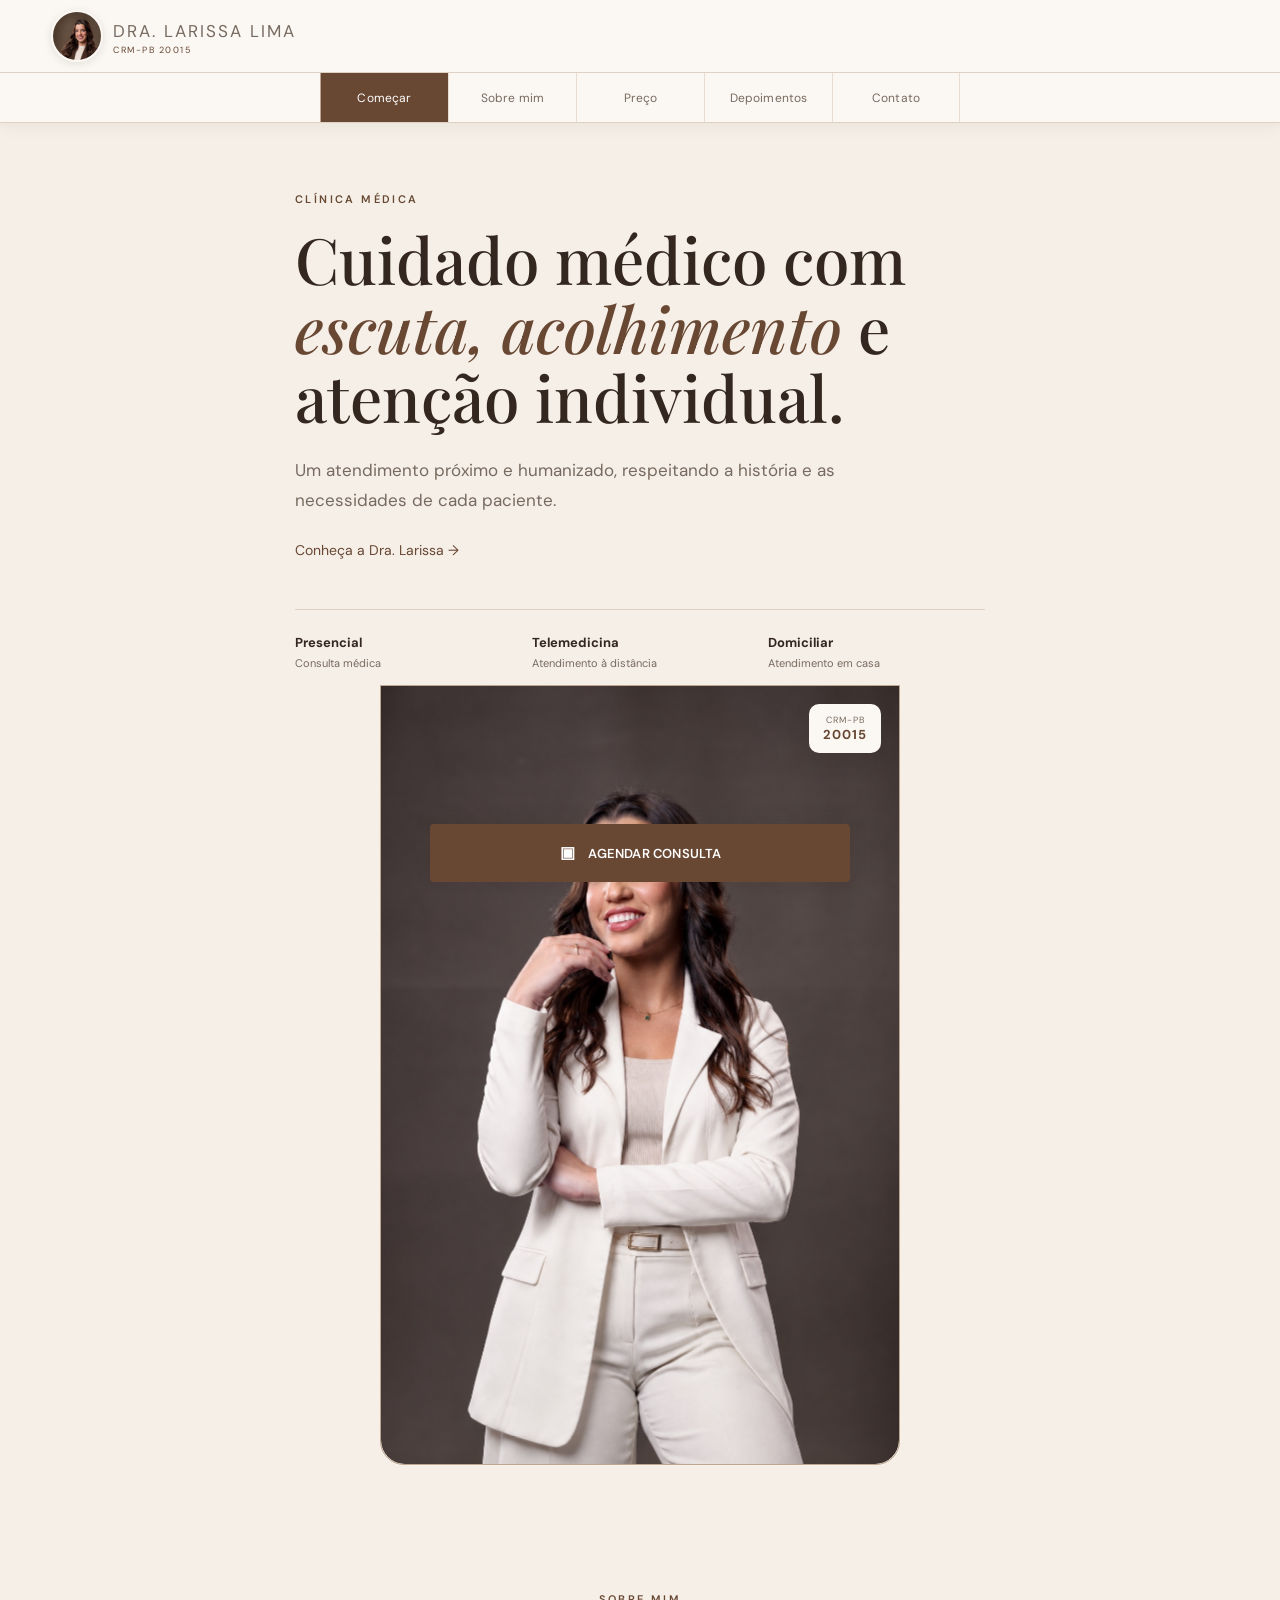
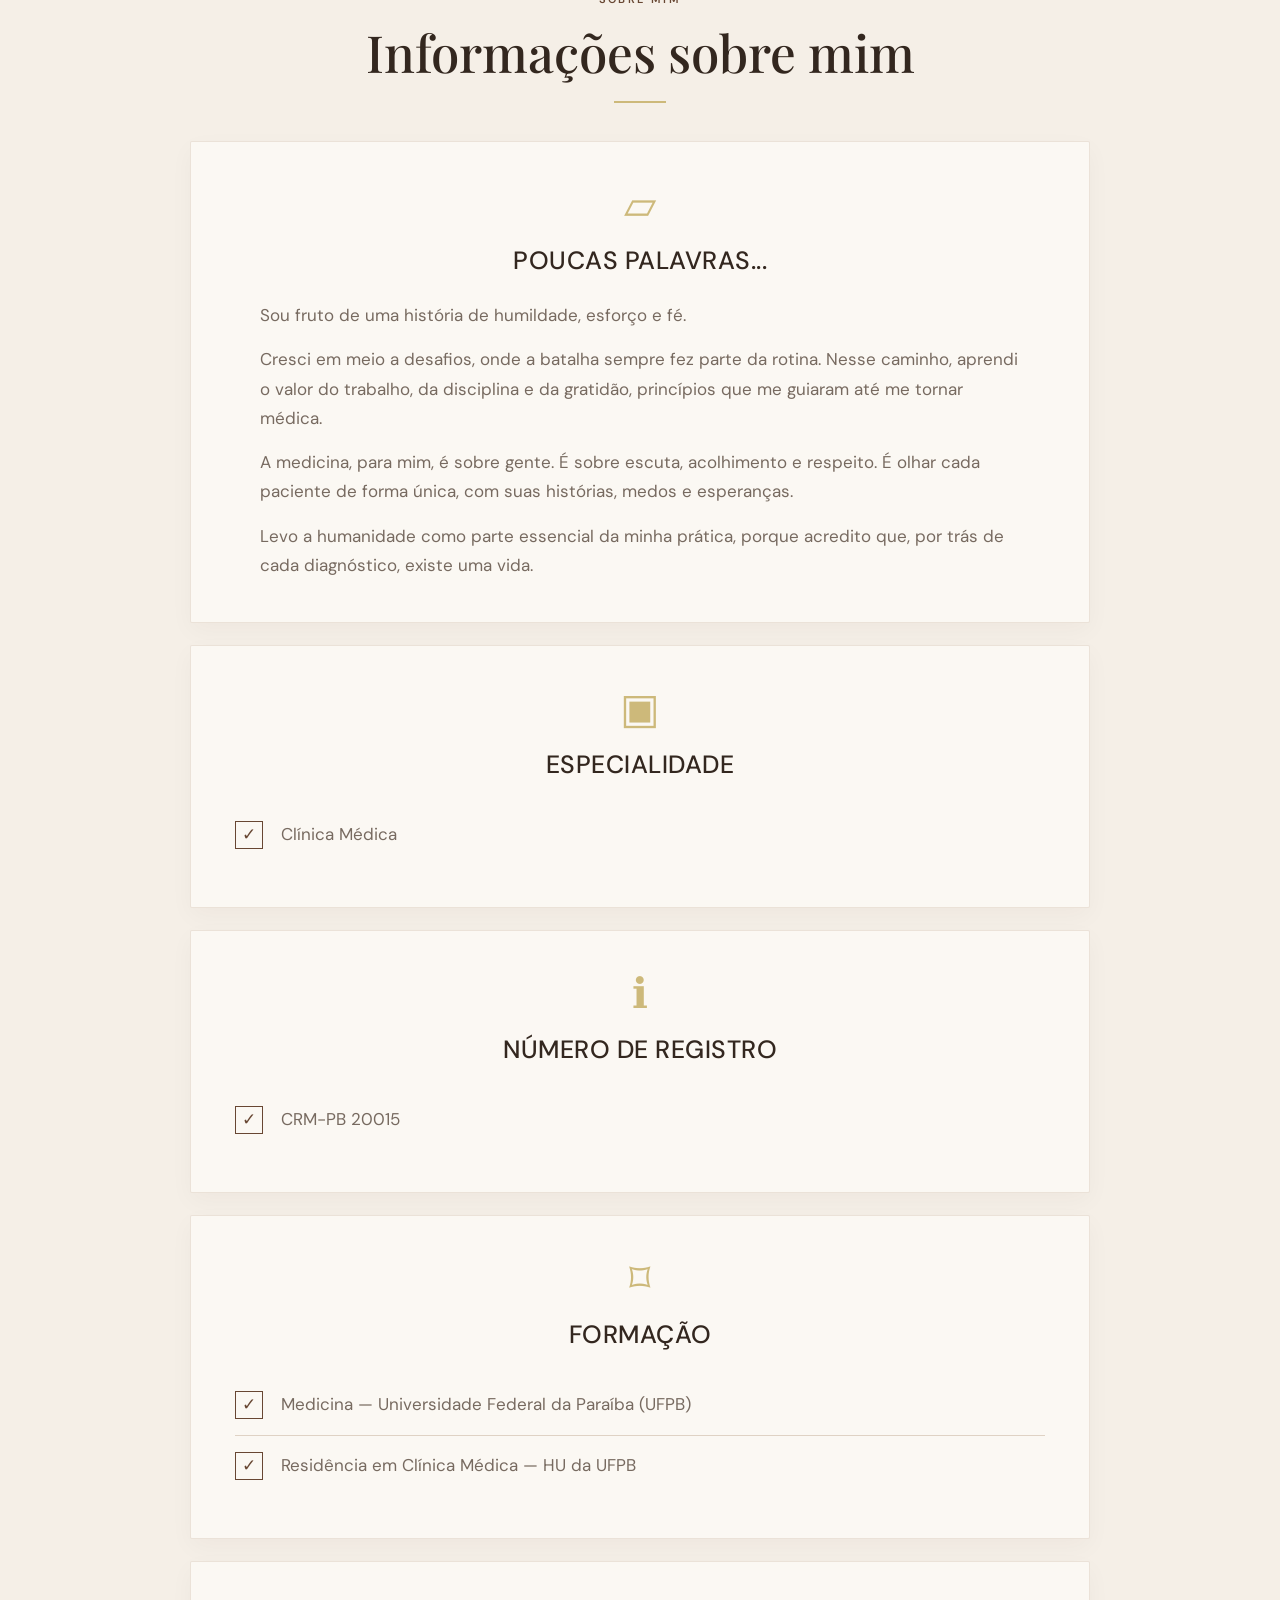
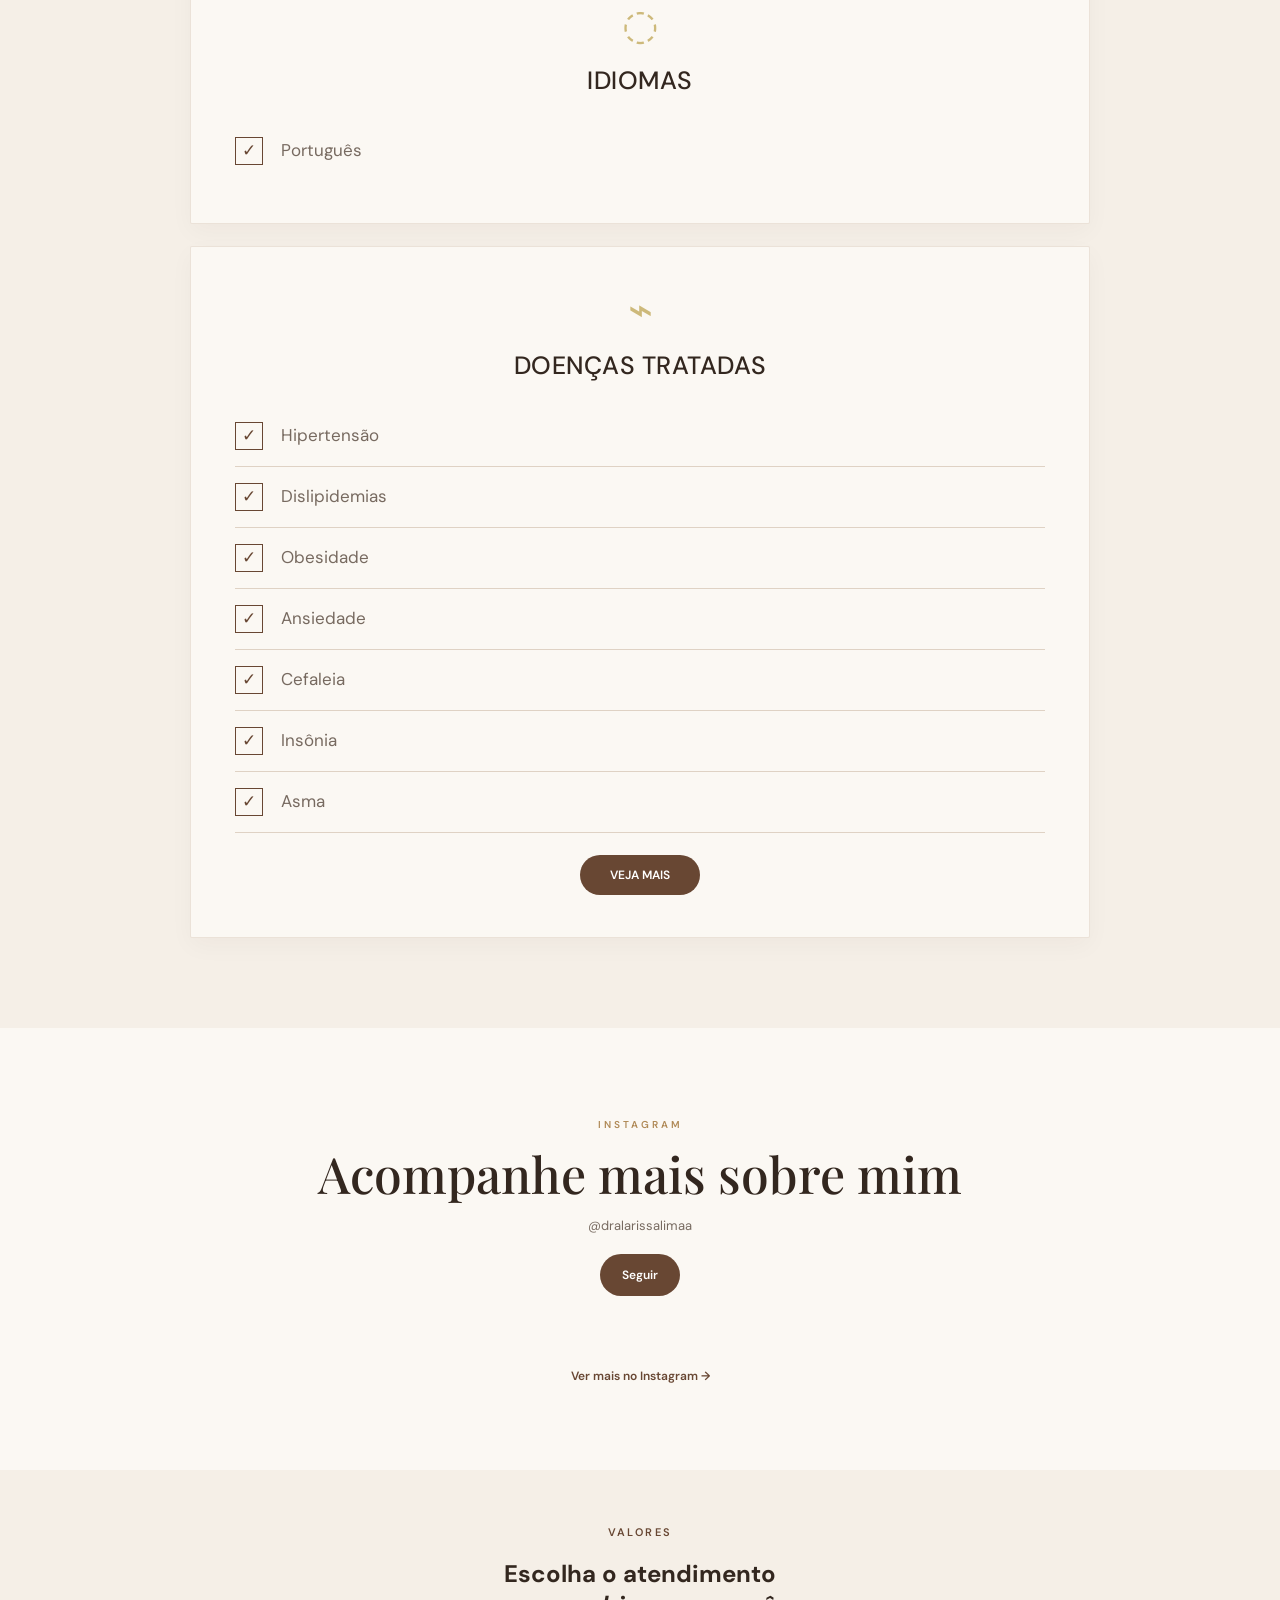
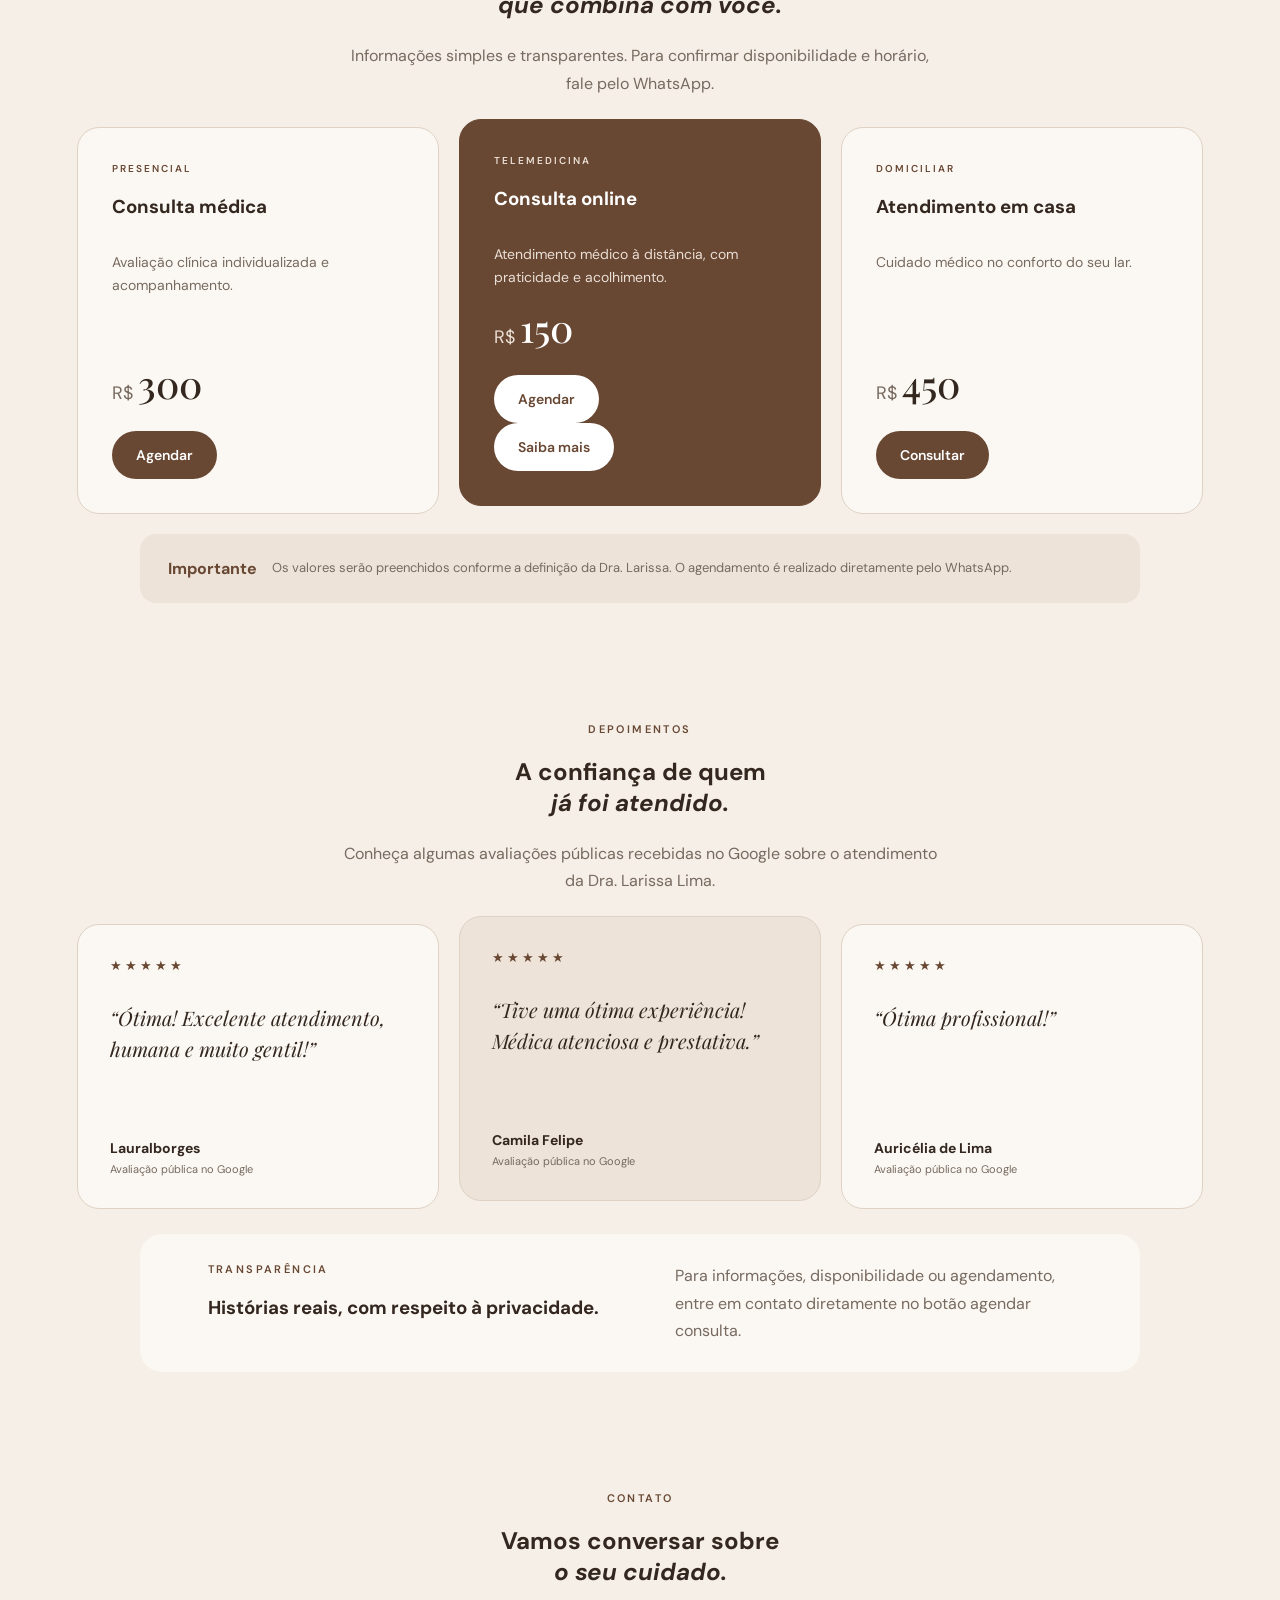
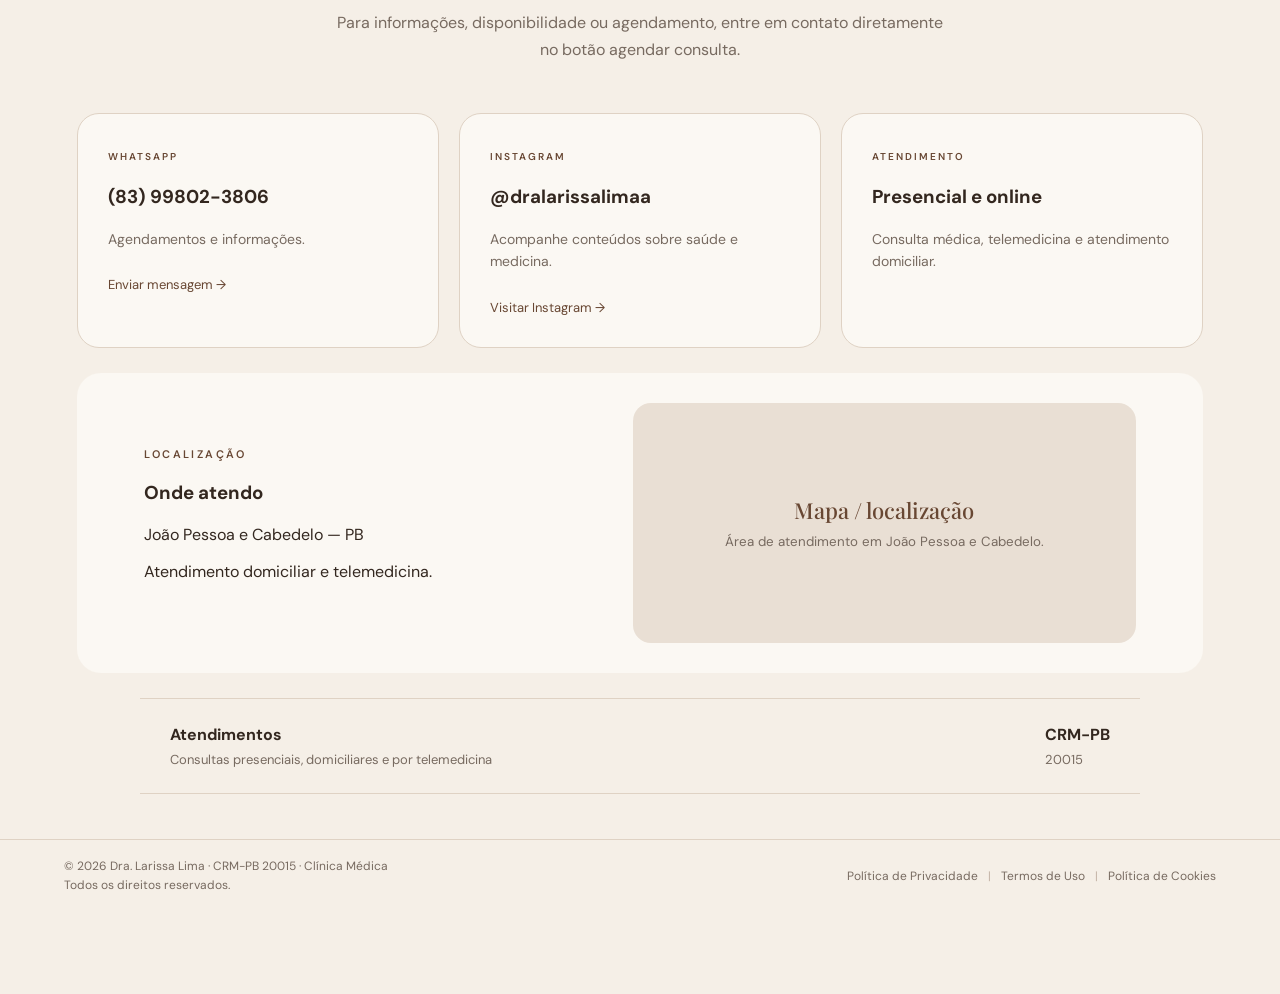
==== commit a7376801: "Add 'Saiba mais' link to telemedicina section" ====
--- a/index.html
+++ b/index.html
@@ -240,7 +240,8 @@
       <h3>Consulta online</h3>
       <p>Atendimento médico à distância, com praticidade e acolhimento.</p>
       <div class="price">R$ <strong>150</strong></div>
-      <a class="btn" href="https://wa.me/5583998023806?text=Ol%C3%A1%2C%20Dra.%20Larissa!%20Gostaria%20de%20agendar%20uma%20teleconsulta.">Agendar</a>
+     <a class="btn" href="https://wa.me/5583998023806?text=Ol%C3%A1%2C%20Dra.%20Larissa!%20Gostaria%20de%20agendar%20uma%20teleconsulta.">Agendar</a>
+<a class="btn" href="telemedicina.html">Saiba mais</a>
     </article>
 
     <article class="price-card">
--- a/styles.css
+++ b/styles.css
@@ -1255,22 +1255,314 @@
 }
 
 
-
-/* Captura de leads — estilos isolados, mantendo a identidade visual original. */
-.lead-modal[hidden]{display:none!important}
-.lead-modal{position:fixed;inset:0;z-index:99999;display:flex;align-items:center;justify-content:center;padding:18px;font-family:'DM Sans',sans-serif}
-.lead-modal__backdrop{position:absolute;inset:0;background:rgba(35,27,21,.58)}
-.lead-modal__dialog{position:relative;z-index:1;width:min(100%,440px);max-height:calc(100vh - 36px);overflow:auto;padding:30px 26px 26px;background:var(--paper,#fbf8f3);color:var(--dark,#33271f);border:1px solid var(--line,#dfd2c4);border-radius:18px;box-shadow:0 18px 60px rgba(0,0,0,.22)}
-.lead-modal__dialog h2{margin:0 34px 8px 0;font-family:'Playfair Display',serif;font-size:clamp(25px,5vw,32px);font-weight:600;color:var(--dark,#33271f)}
-.lead-modal__dialog>p{margin:0 0 22px;color:var(--muted,#776a60);font-size:14px;line-height:1.5}
-.lead-modal__close{position:absolute;top:12px;right:14px;width:34px;height:34px;border:0;background:transparent;color:var(--brown,#684733);font-size:28px;cursor:pointer}
-#lead-capture-form{display:grid;gap:9px}
-#lead-capture-form label{font-size:13px;font-weight:600;color:var(--dark,#33271f);margin-top:5px}
-#lead-capture-form input{width:100%;min-height:46px;padding:11px 13px;border:1px solid var(--line,#dfd2c4);border-radius:9px;background:#fff;color:var(--dark,#33271f);font:inherit;font-size:16px}
-#lead-capture-form input:focus{outline:2px solid var(--brown,#684733);outline-offset:1px}
-.lead-modal__privacy{margin:7px 0 4px;color:var(--muted,#776a60);font-size:11px;line-height:1.45}
-.lead-modal__error{margin:2px 0;color:#9e2f24;font-size:13px;line-height:1.4}
-.lead-modal__submit{min-height:48px;margin-top:5px;padding:12px 18px;border:0;border-radius:999px;background:var(--brown,#684733);color:#fff;font:600 14px 'DM Sans',sans-serif;cursor:pointer}
-.lead-modal__submit:disabled{opacity:.65;cursor:wait}
-body.lead-modal-open{overflow:hidden}
-
+/* ===== CORREÇÃO DO CAMPO MODALIDADE NO FORMULÁRIO DE LEADS ===== */
+#lead-capture-modal,
+#lead-capture-modal * {
+  box-sizing: border-box;
+}
+
+#lead-capture-modal .lead-modal__dialog {
+  width: min(440px, calc(100vw - 32px));
+  max-width: calc(100vw - 32px);
+  overflow-x: hidden;
+}
+
+#lead-capture-modal #lead-capture-form {
+  width: 100%;
+  min-width: 0;
+}
+
+#lead-capture-modal .lead-modality {
+  display: block;
+  width: 100%;
+  min-width: 0;
+  margin: 22px 0;
+  padding: 0;
+  border: 0;
+}
+
+#lead-capture-modal .lead-modality legend {
+  display: block;
+  width: 100%;
+  margin: 0 0 12px;
+  padding: 0;
+  color: #29231f;
+  font-size: 14px;
+  font-weight: 600;
+  line-height: 1.4;
+}
+
+#lead-capture-modal .lead-modality__option {
+  display: flex;
+  align-items: center;
+  justify-content: flex-start;
+  gap: 12px;
+  width: 100%;
+  min-width: 0;
+  min-height: 54px;
+  margin: 0 0 10px;
+  padding: 12px 14px;
+  border: 1px solid #e1d0c1;
+  border-radius: 12px;
+  background: #fff;
+  color: #29231f;
+  font-size: 14px;
+  line-height: 1.4;
+  cursor: pointer;
+}
+
+#lead-capture-modal .lead-modality__option:last-child {
+  margin-bottom: 0;
+}
+
+#lead-capture-modal .lead-modality__option input[type="radio"] {
+  appearance: auto;
+  -webkit-appearance: radio;
+  display: inline-block;
+  flex: 0 0 18px;
+  width: 18px;
+  height: 18px;
+  min-width: 18px;
+  min-height: 18px;
+  margin: 0;
+  padding: 0;
+  accent-color: #694833;
+  cursor: pointer;
+}
+
+#lead-capture-modal .lead-modality__option span {
+  display: block;
+  flex: 1 1 auto;
+  min-width: 0;
+  margin: 0;
+  color: inherit;
+  text-align: left;
+  overflow-wrap: anywhere;
+}
+
+#lead-capture-modal .lead-modality__option:has(input:checked) {
+  border-color: #694833;
+  background: #f7f0e9;
+}
+
+@media (max-width: 480px) {
+  #lead-capture-modal .lead-modal__dialog {
+    width: calc(100vw - 24px);
+    max-width: calc(100vw - 24px);
+    padding-left: 20px;
+    padding-right: 20px;
+  }
+
+  #lead-capture-modal .lead-modality__option {
+    min-height: 50px;
+    padding: 10px 12px;
+  }
+}
+
+/* Caixa simples de seleção da modalidade */
+#lead-capture-modal .lead-modality {
+  display: block;
+  width: 100%;
+  margin: 20px 0;
+  padding: 0;
+  border: 0;
+}
+
+#lead-capture-modal .lead-modality label {
+  display: block;
+  margin-bottom: 8px;
+  color: #29231f;
+  font-size: 14px;
+  font-weight: 600;
+}
+
+#lead-capture-modal .lead-modality select {
+  display: block;
+  width: 100%;
+  min-width: 0;
+  min-height: 48px;
+  box-sizing: border-box;
+  padding: 12px;
+  border: 1px solid #e1d0c1;
+  border-radius: 8px;
+  background-color: #fff;
+  color: #29231f;
+  font-family: inherit;
+  font-size: 14px;
+  cursor: pointer;
+}
+
+#lead-capture-modal .lead-modality select:focus {
+  outline: 2px solid #694833;
+  outline-offset: 2px;
+}
+
+
+/* ===== CORREÇÃO DO MODAL DE AGENDAMENTO ===== */
+
+#lead-capture-modal[hidden] {
+  display: none !important;
+}
+
+#lead-capture-modal:not([hidden]) {
+  position: fixed !important;
+  inset: 0 !important;
+  z-index: 99999 !important;
+  display: flex !important;
+  align-items: center !important;
+  justify-content: center !important;
+  width: 100% !important;
+  height: 100% !important;
+  height: 100dvh !important;
+  padding: 20px !important;
+  overflow-y: auto !important;
+}
+
+#lead-capture-modal .lead-modal__backdrop {
+  position: fixed !important;
+  inset: 0 !important;
+  background: rgba(35, 25, 19, 0.62) !important;
+  backdrop-filter: blur(3px);
+  -webkit-backdrop-filter: blur(3px);
+}
+
+#lead-capture-modal .lead-modal__dialog {
+  position: relative !important;
+  z-index: 1 !important;
+  width: 100% !important;
+  max-width: 440px !important;
+  max-height: calc(100dvh - 40px) !important;
+  margin: auto !important;
+  padding: 32px 28px !important;
+  overflow-y: auto !important;
+  overflow-x: hidden !important;
+  background: #fbf8f3 !important;
+  border: 1px solid #dfd2c4 !important;
+  border-radius: 18px !important;
+  box-shadow: 0 20px 70px rgba(0, 0, 0, 0.22) !important;
+  color: #33271f !important;
+}
+
+#lead-capture-modal .lead-modal__dialog h2 {
+  margin: 0 35px 12px 0 !important;
+  color: #684733 !important;
+  font-family: 'Playfair Display', serif !important;
+  font-size: 30px !important;
+  line-height: 1.2 !important;
+}
+
+#lead-capture-modal .lead-modal__dialog > p {
+  margin: 0 0 24px !important;
+  color: #776a60 !important;
+  font-size: 14px !important;
+  line-height: 1.6 !important;
+}
+
+#lead-capture-modal #lead-capture-form > label {
+  display: block !important;
+  margin: 16px 0 7px !important;
+  color: #33271f !important;
+  font-size: 13px !important;
+  font-weight: 600 !important;
+}
+
+#lead-capture-modal #lead-capture-form > input,
+#lead-capture-modal #lead-modality-select {
+  display: block !important;
+  width: 100% !important;
+  min-width: 0 !important;
+  min-height: 48px !important;
+  margin: 0 !important;
+  padding: 12px !important;
+  box-sizing: border-box !important;
+  border: 1px solid #dfd2c4 !important;
+  border-radius: 8px !important;
+  background: #fff !important;
+  color: #33271f !important;
+  font: 14px 'DM Sans', sans-serif !important;
+}
+
+#lead-capture-modal .lead-modality {
+  display: block !important;
+  width: 100% !important;
+  margin: 20px 0 !important;
+}
+
+#lead-capture-modal .lead-modality label {
+  display: block !important;
+  margin-bottom: 8px !important;
+  font-size: 13px !important;
+  font-weight: 600 !important;
+}
+
+#lead-capture-modal .lead-modal__privacy {
+  margin: 18px 0 !important;
+  color: #776a60 !important;
+  font-size: 12px !important;
+  line-height: 1.6 !important;
+}
+
+#lead-capture-modal .lead-modal__submit {
+  display: flex !important;
+  align-items: center !important;
+  justify-content: center !important;
+  width: 100% !important;
+  min-height: 50px !important;
+  margin-top: 18px !important;
+  padding: 14px 18px !important;
+  border: 0 !important;
+  border-radius: 8px !important;
+  background: #684733 !important;
+  color: #fff !important;
+  font: 600 13px 'DM Sans', sans-serif !important;
+  cursor: pointer !important;
+}
+
+#lead-capture-modal .lead-modal__submit:disabled {
+  cursor: wait !important;
+  opacity: 0.7 !important;
+}
+
+#lead-capture-modal .lead-modal__close {
+  position: absolute !important;
+  top: 12px !important;
+  right: 12px !important;
+  z-index: 2 !important;
+  display: flex !important;
+  align-items: center !important;
+  justify-content: center !important;
+  width: 36px !important;
+  height: 36px !important;
+  border: 0 !important;
+  border-radius: 50% !important;
+  background: #efe5db !important;
+  color: #684733 !important;
+  font-size: 25px !important;
+  cursor: pointer !important;
+}
+
+#lead-capture-modal .lead-modal__error {
+  margin: 12px 0 !important;
+  color: #a12626 !important;
+  font-size: 13px !important;
+  line-height: 1.5 !important;
+}
+
+body.lead-modal-open {
+  overflow: hidden !important;
+}
+
+@media (max-width: 480px) {
+  #lead-capture-modal:not([hidden]) {
+    padding: 12px !important;
+  }
+
+  #lead-capture-modal .lead-modal__dialog {
+    max-height: calc(100dvh - 24px) !important;
+    padding: 28px 20px !important;
+  }
+
+  #lead-capture-modal .lead-modal__dialog h2 {
+    font-size: 27px !important;
+  }
+}
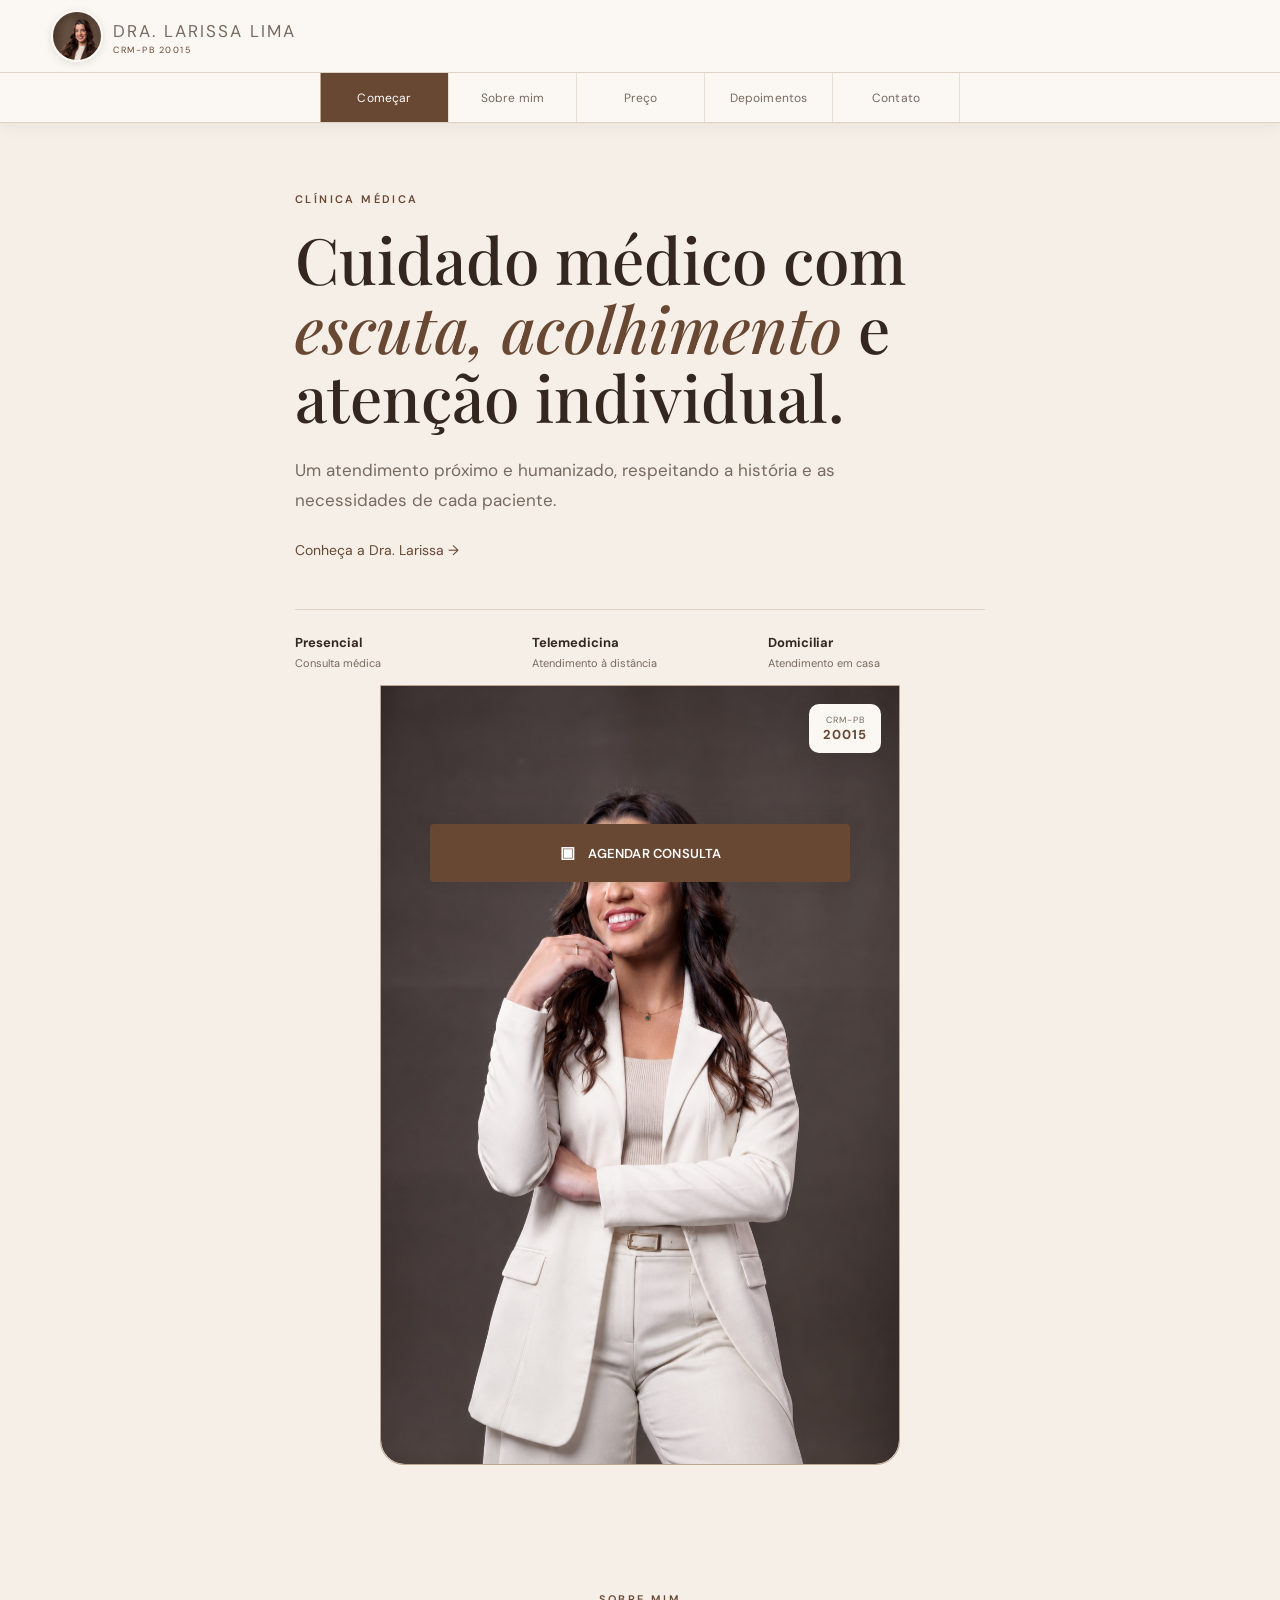
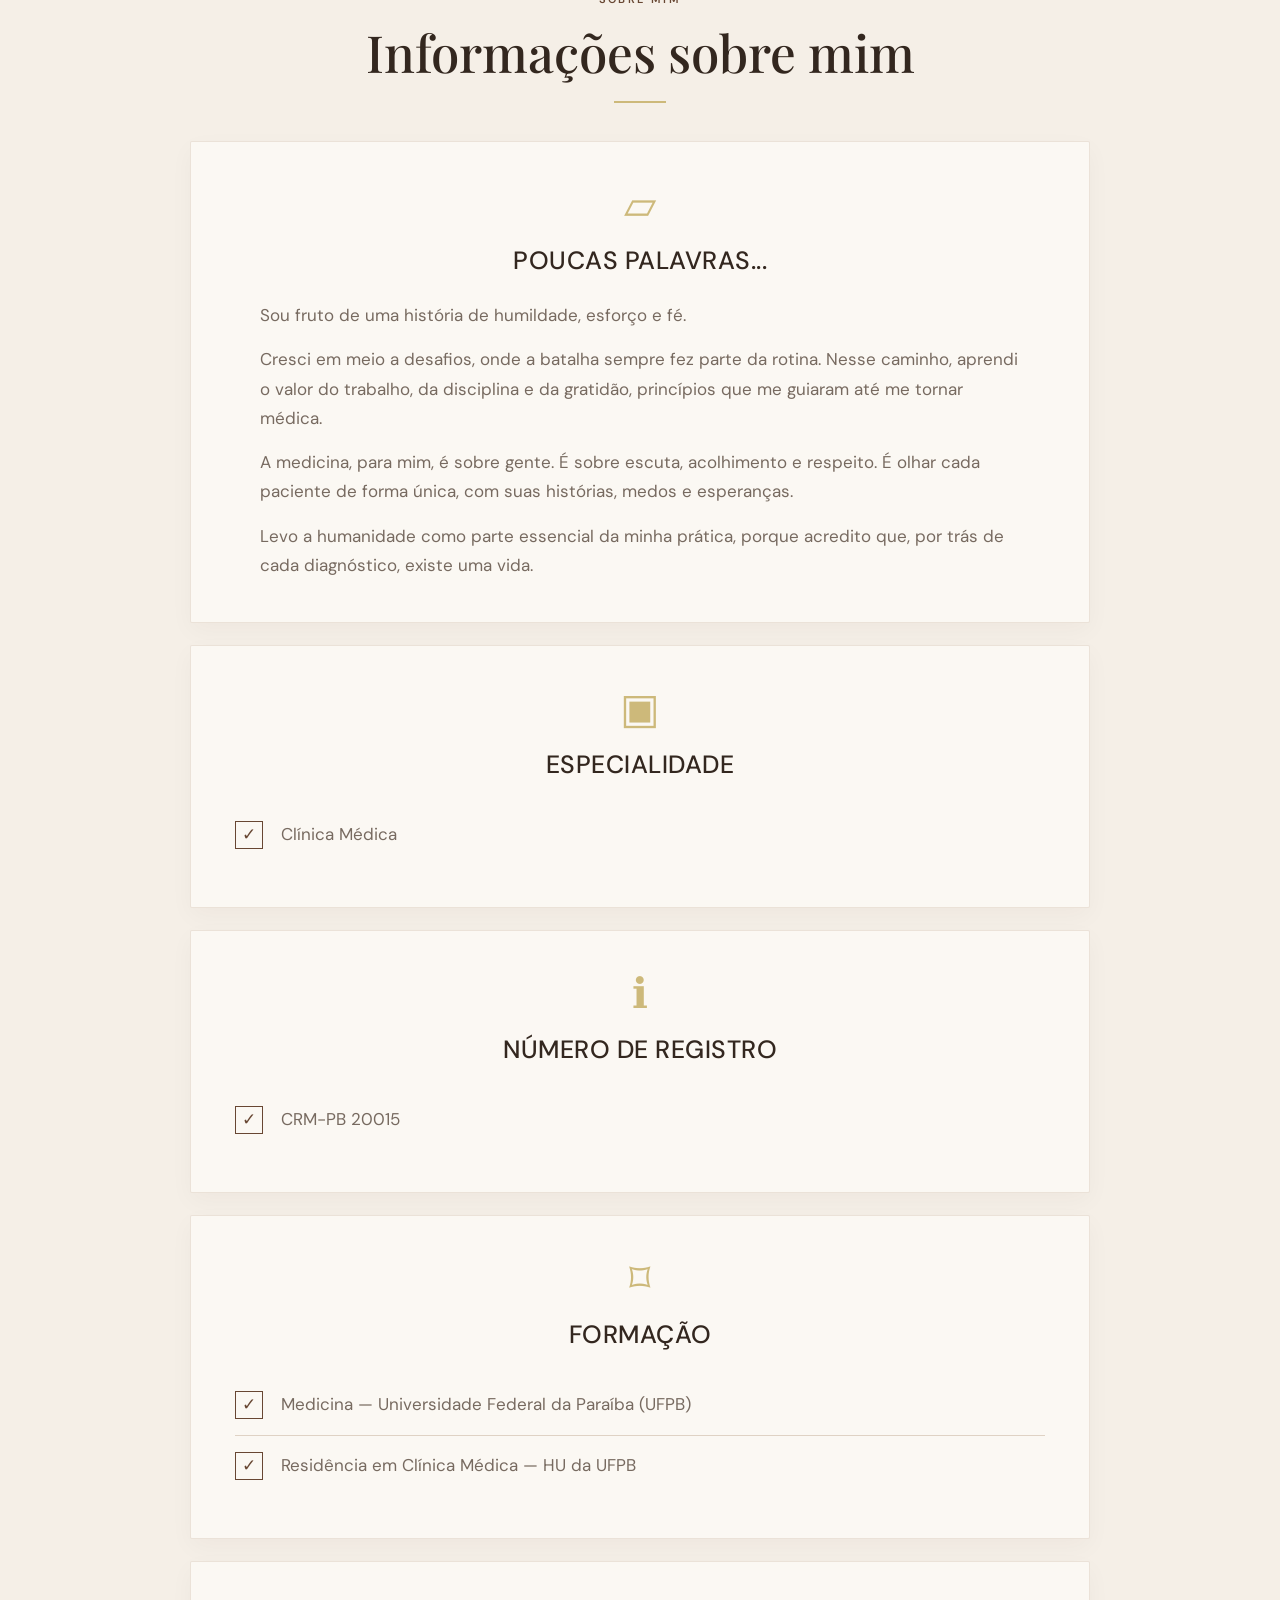
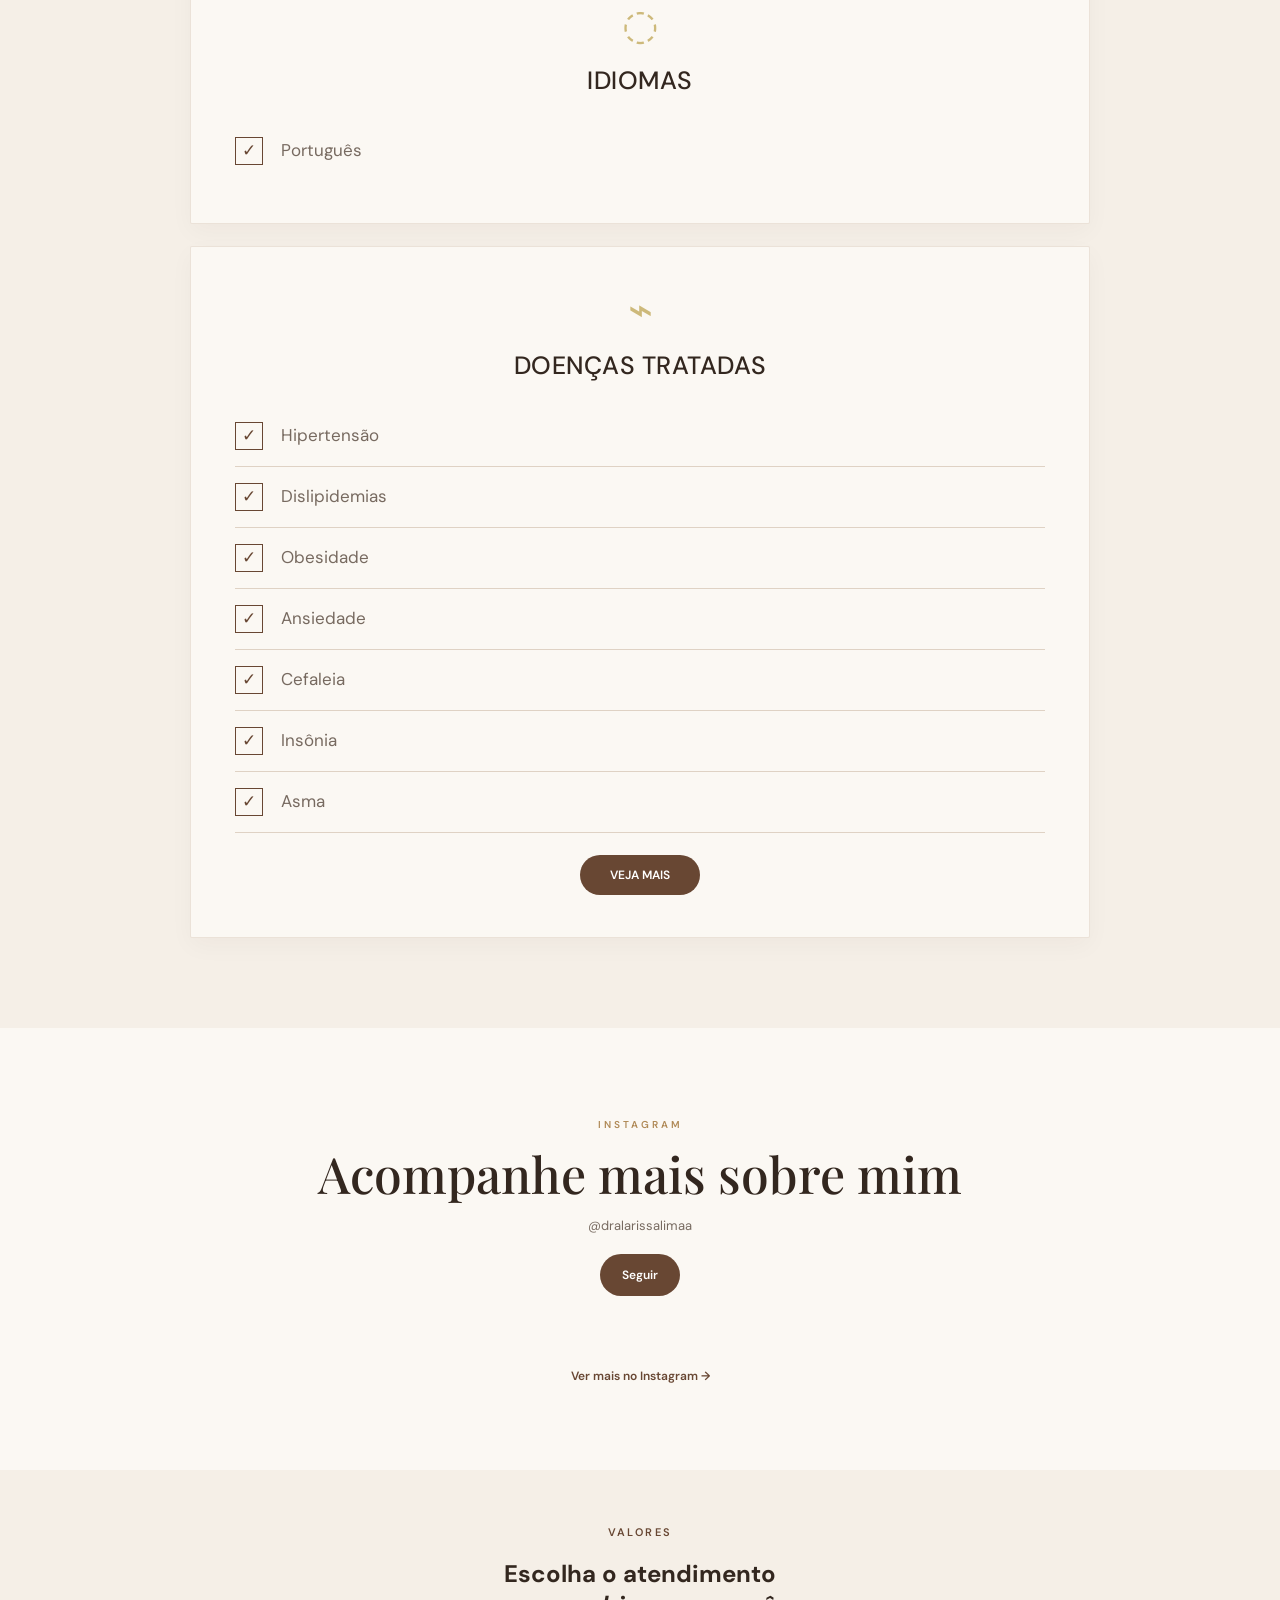
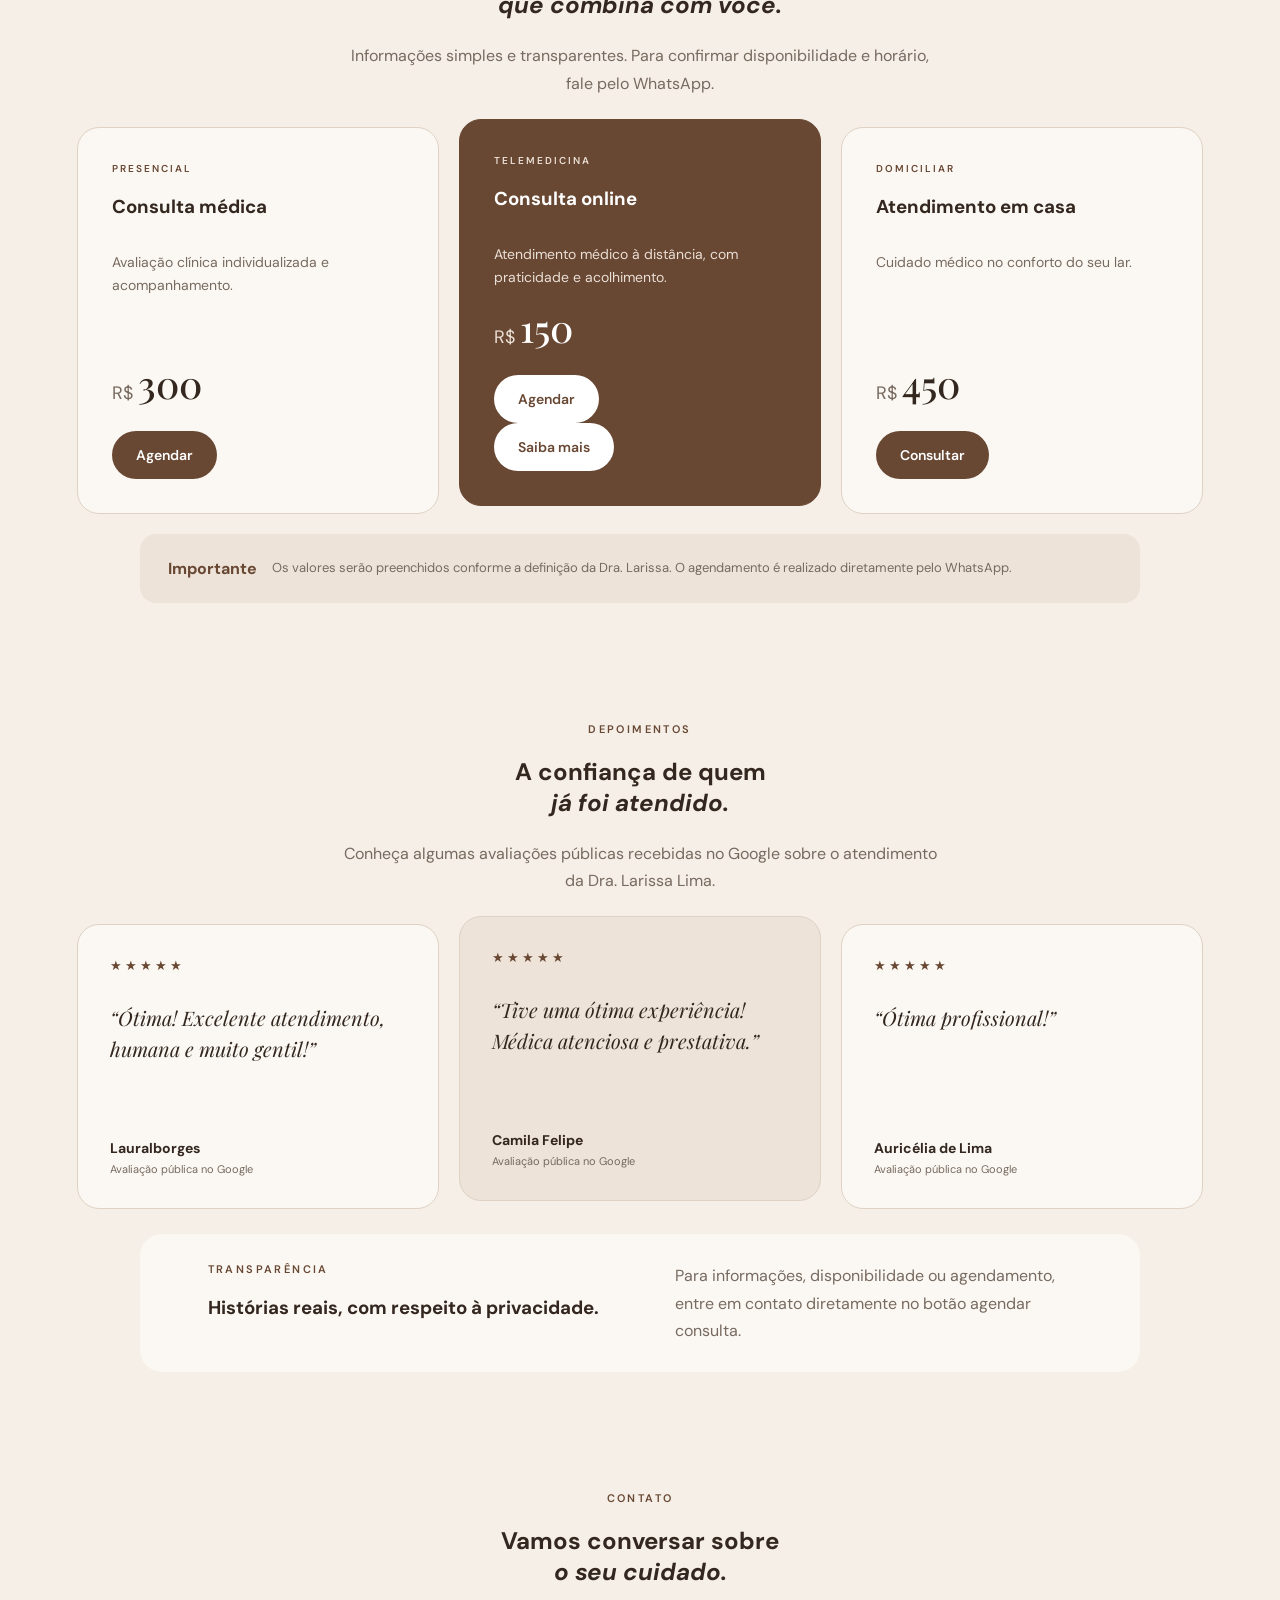
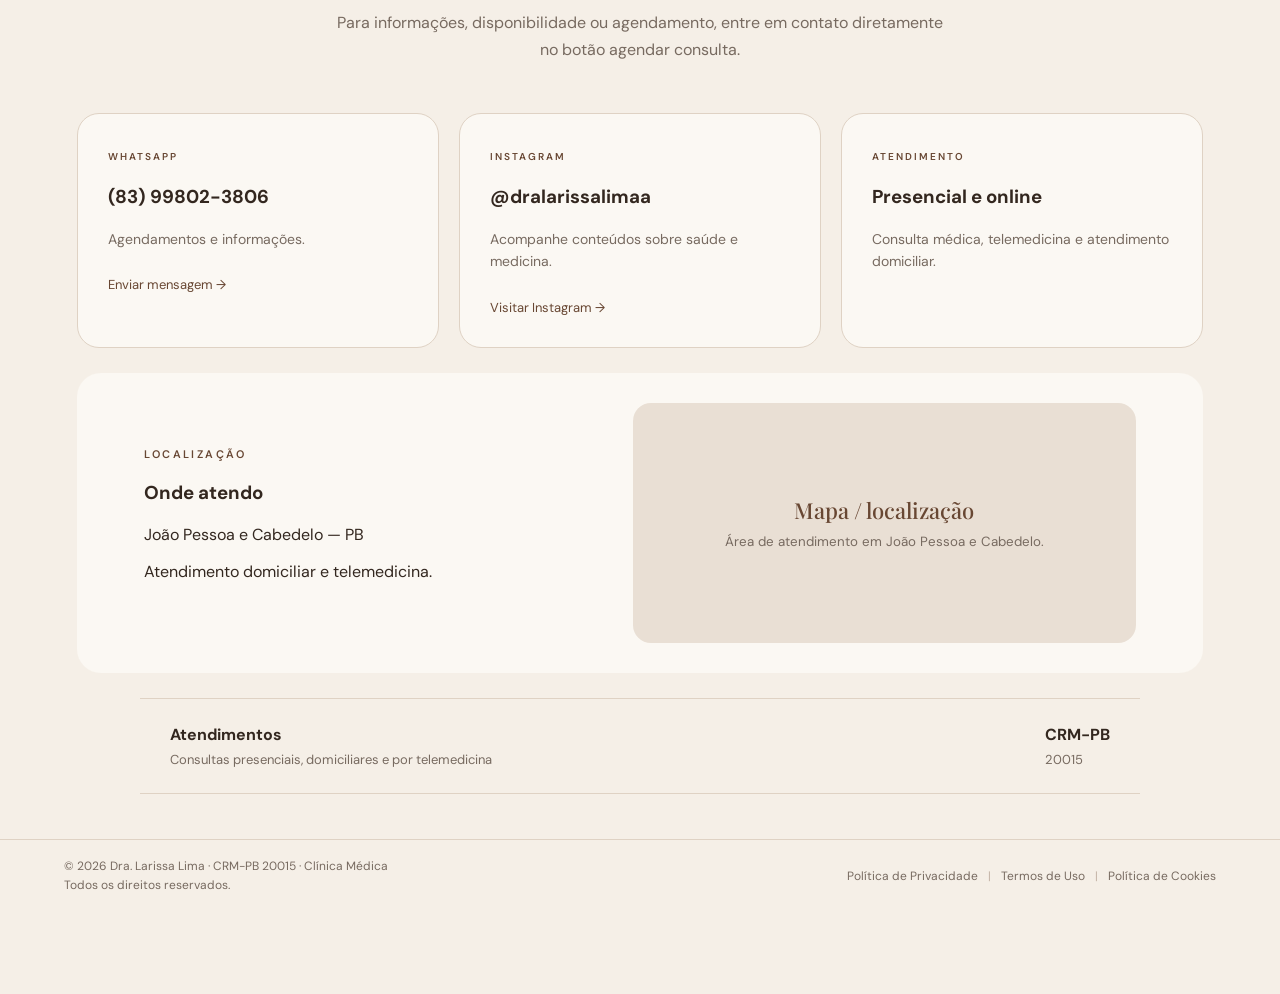
==== commit 33af3407: "Change 'Agendar' button to use JavaScript function Updated the 'Agendar' button to use a JavaScript " ====
--- a/index.html
+++ b/index.html
@@ -240,7 +240,7 @@
       <h3>Consulta online</h3>
       <p>Atendimento médico à distância, com praticidade e acolhimento.</p>
       <div class="price">R$ <strong>150</strong></div>
-     <a class="btn" href="https://wa.me/5583998023806?text=Ol%C3%A1%2C%20Dra.%20Larissa!%20Gostaria%20de%20agendar%20uma%20teleconsulta.">Agendar</a>
+     <a class="btn" href="#" onclick="if(typeof abrirFormularioAgendamento === 'function'){abrirFormularioAgendamento('telemedicina');}else{alert('O formulário não foi carregado.');}return false;">Agendar</a>
 <a class="btn" href="telemedicina.html">Saiba mais</a>
     </article>
 
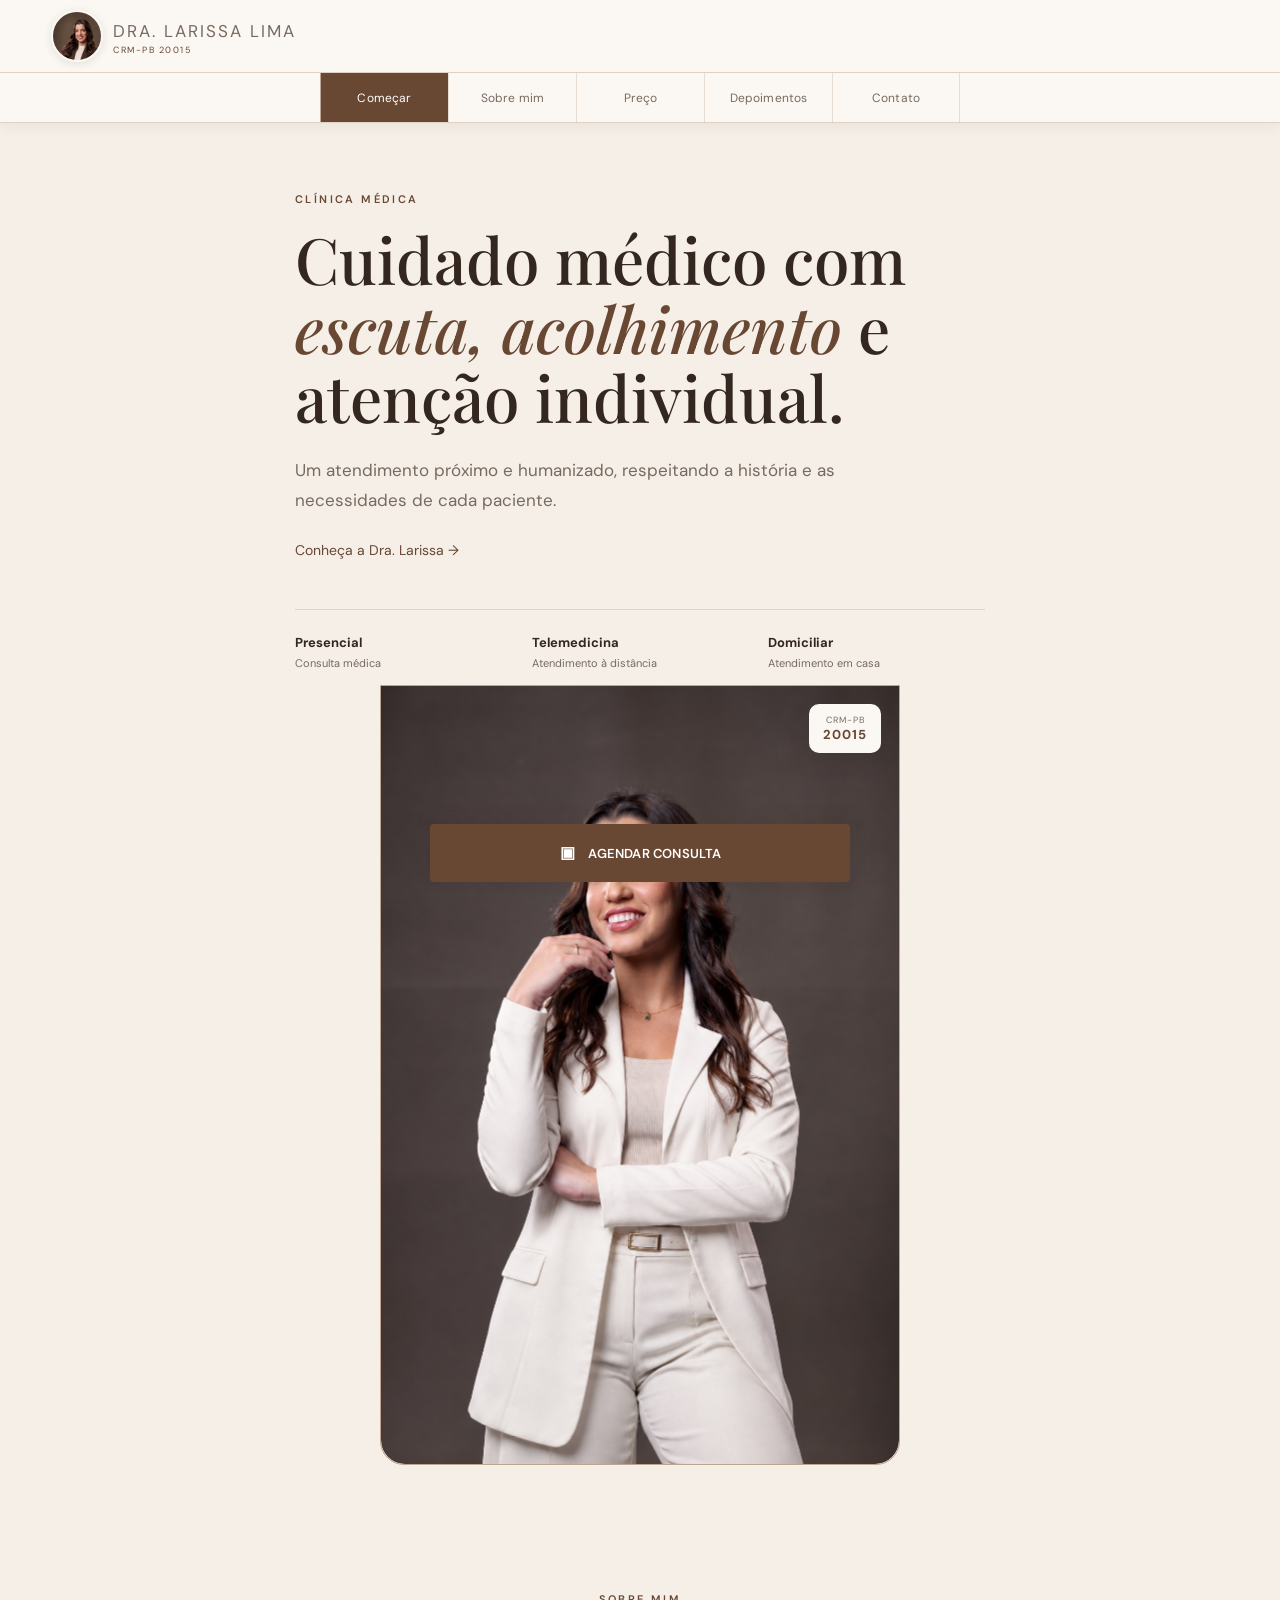
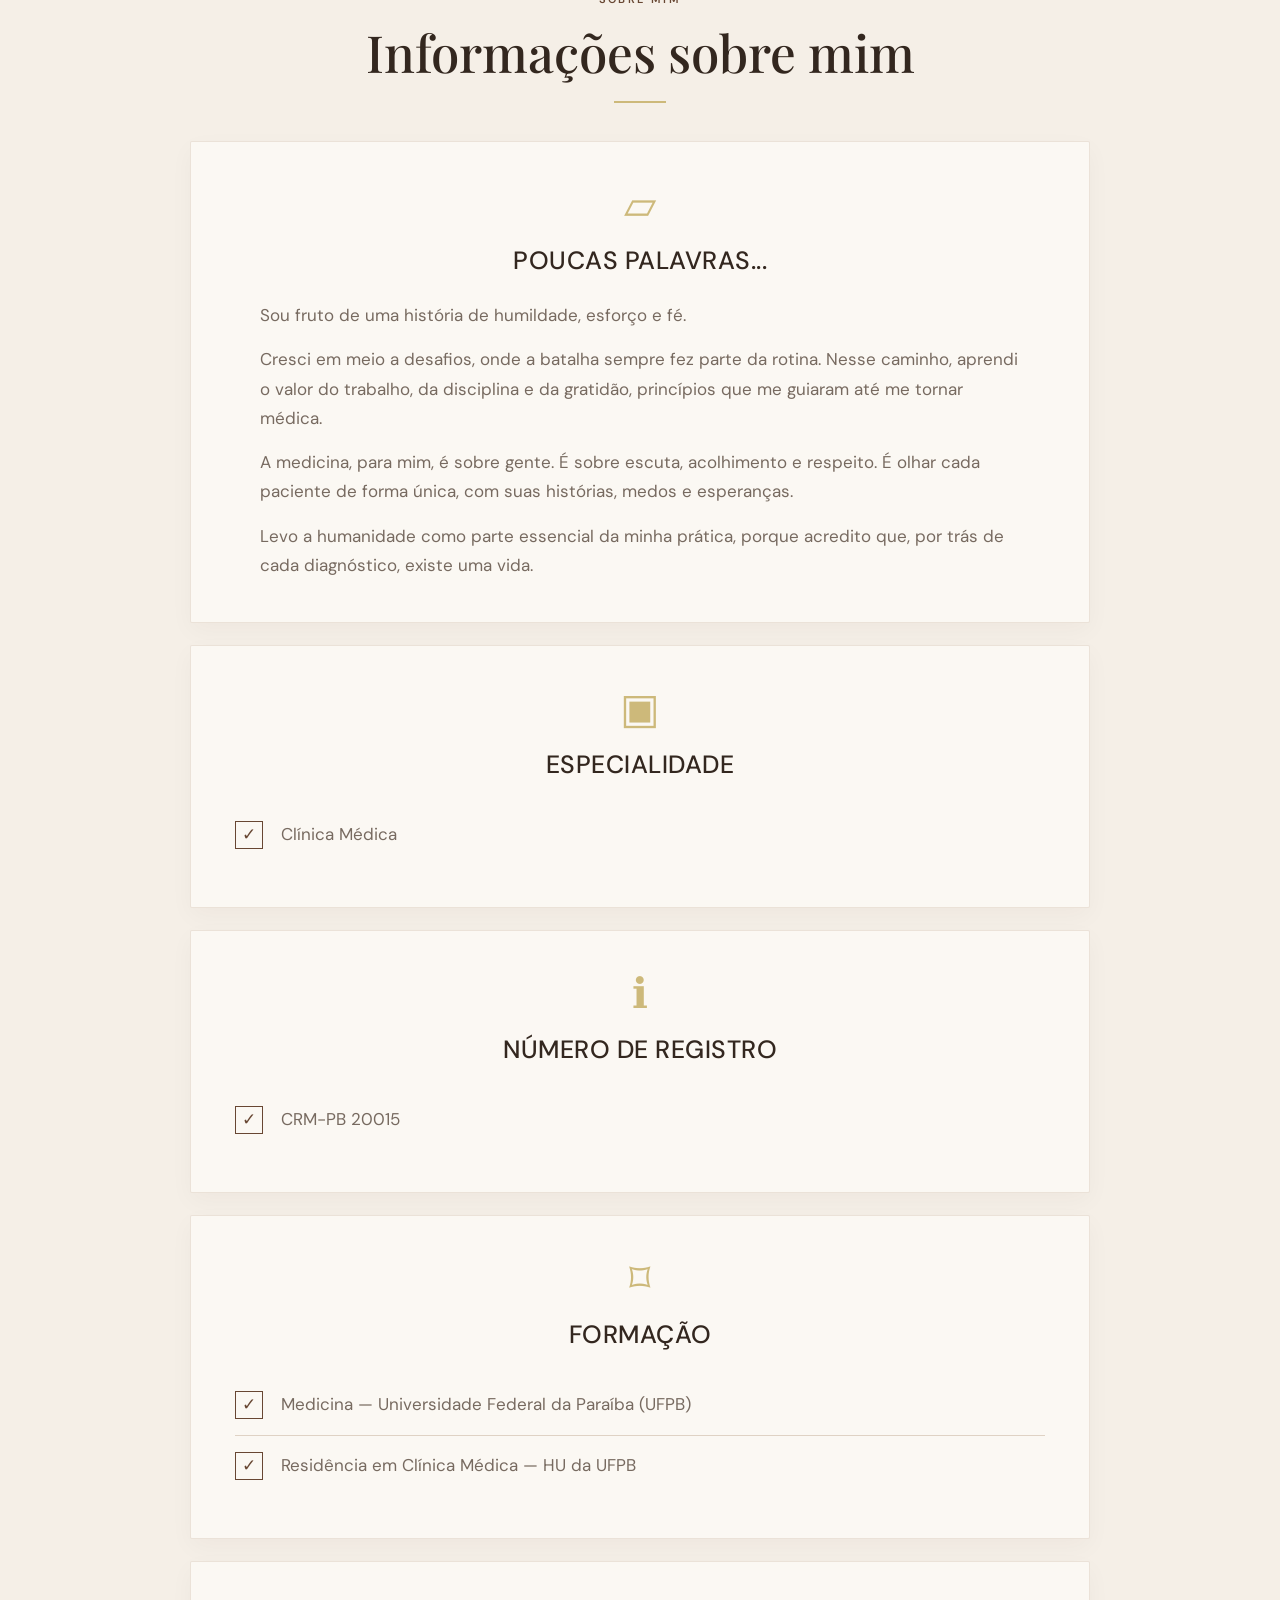
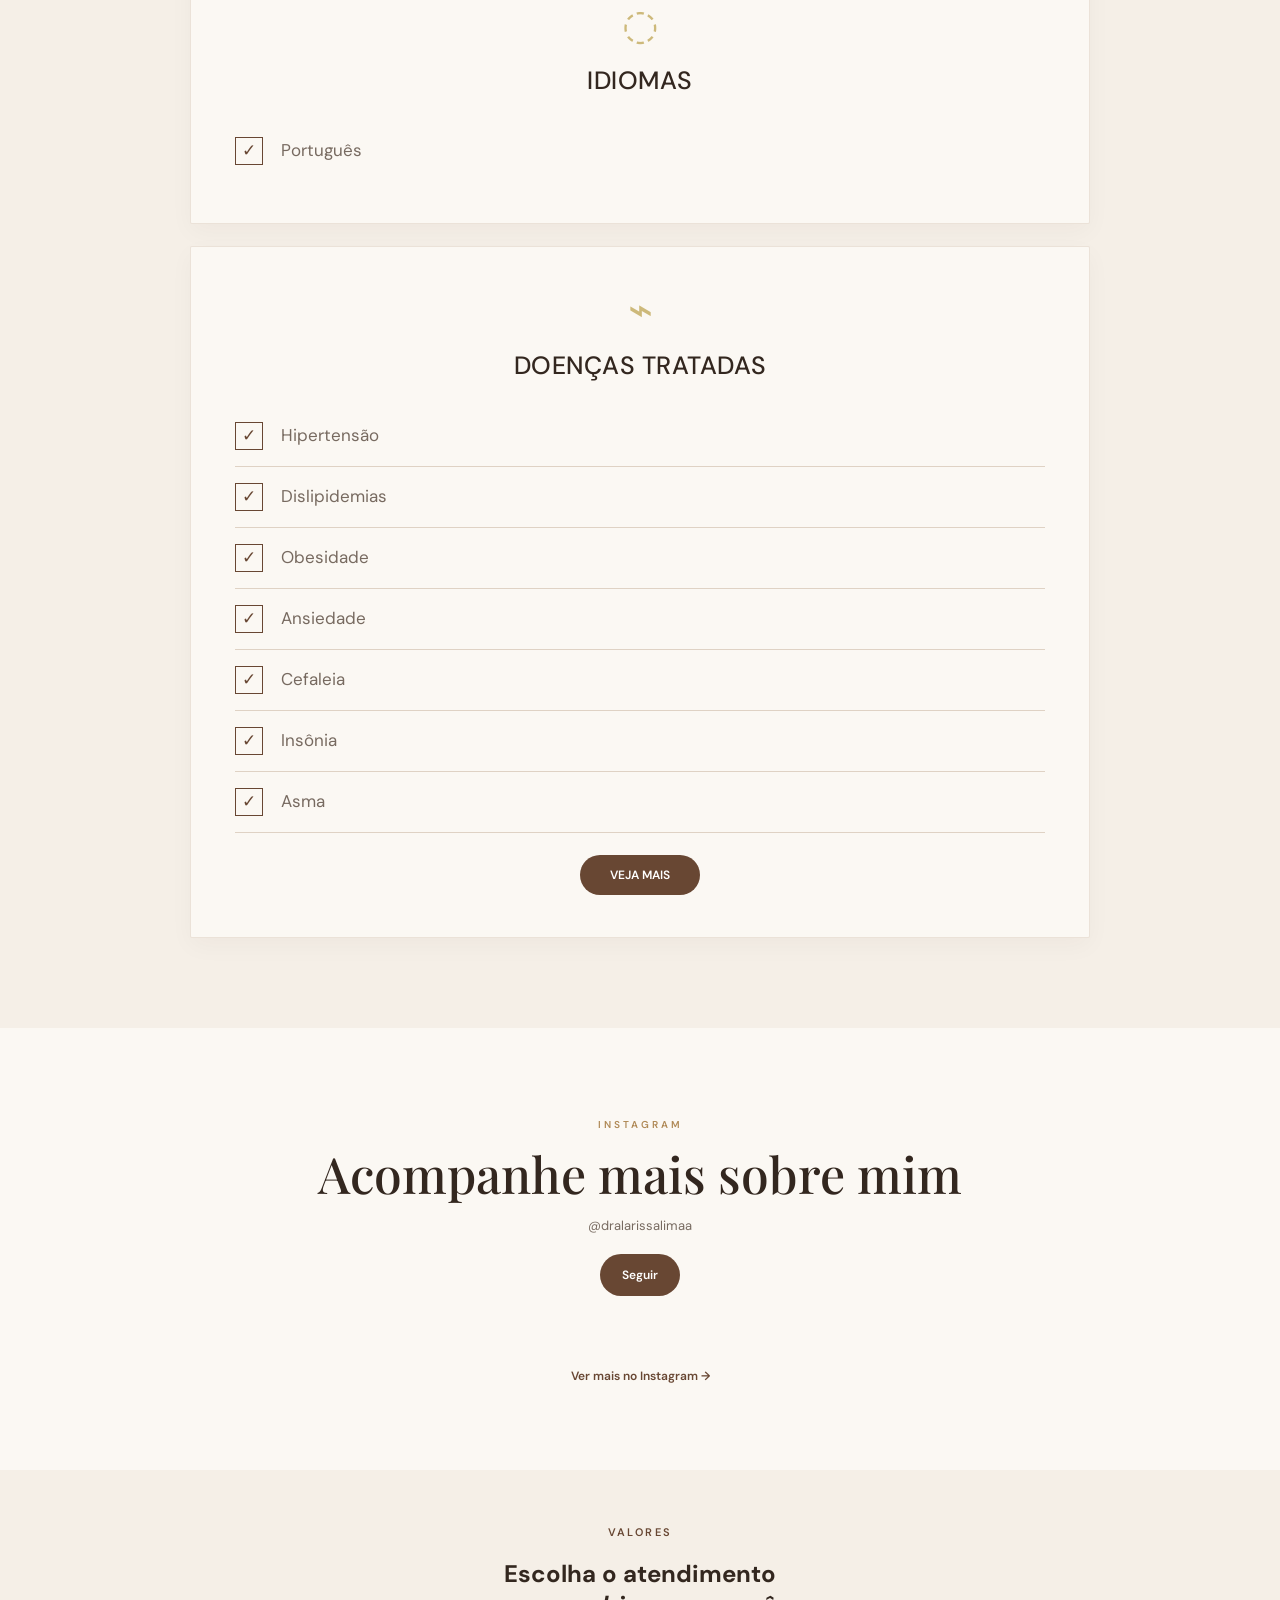
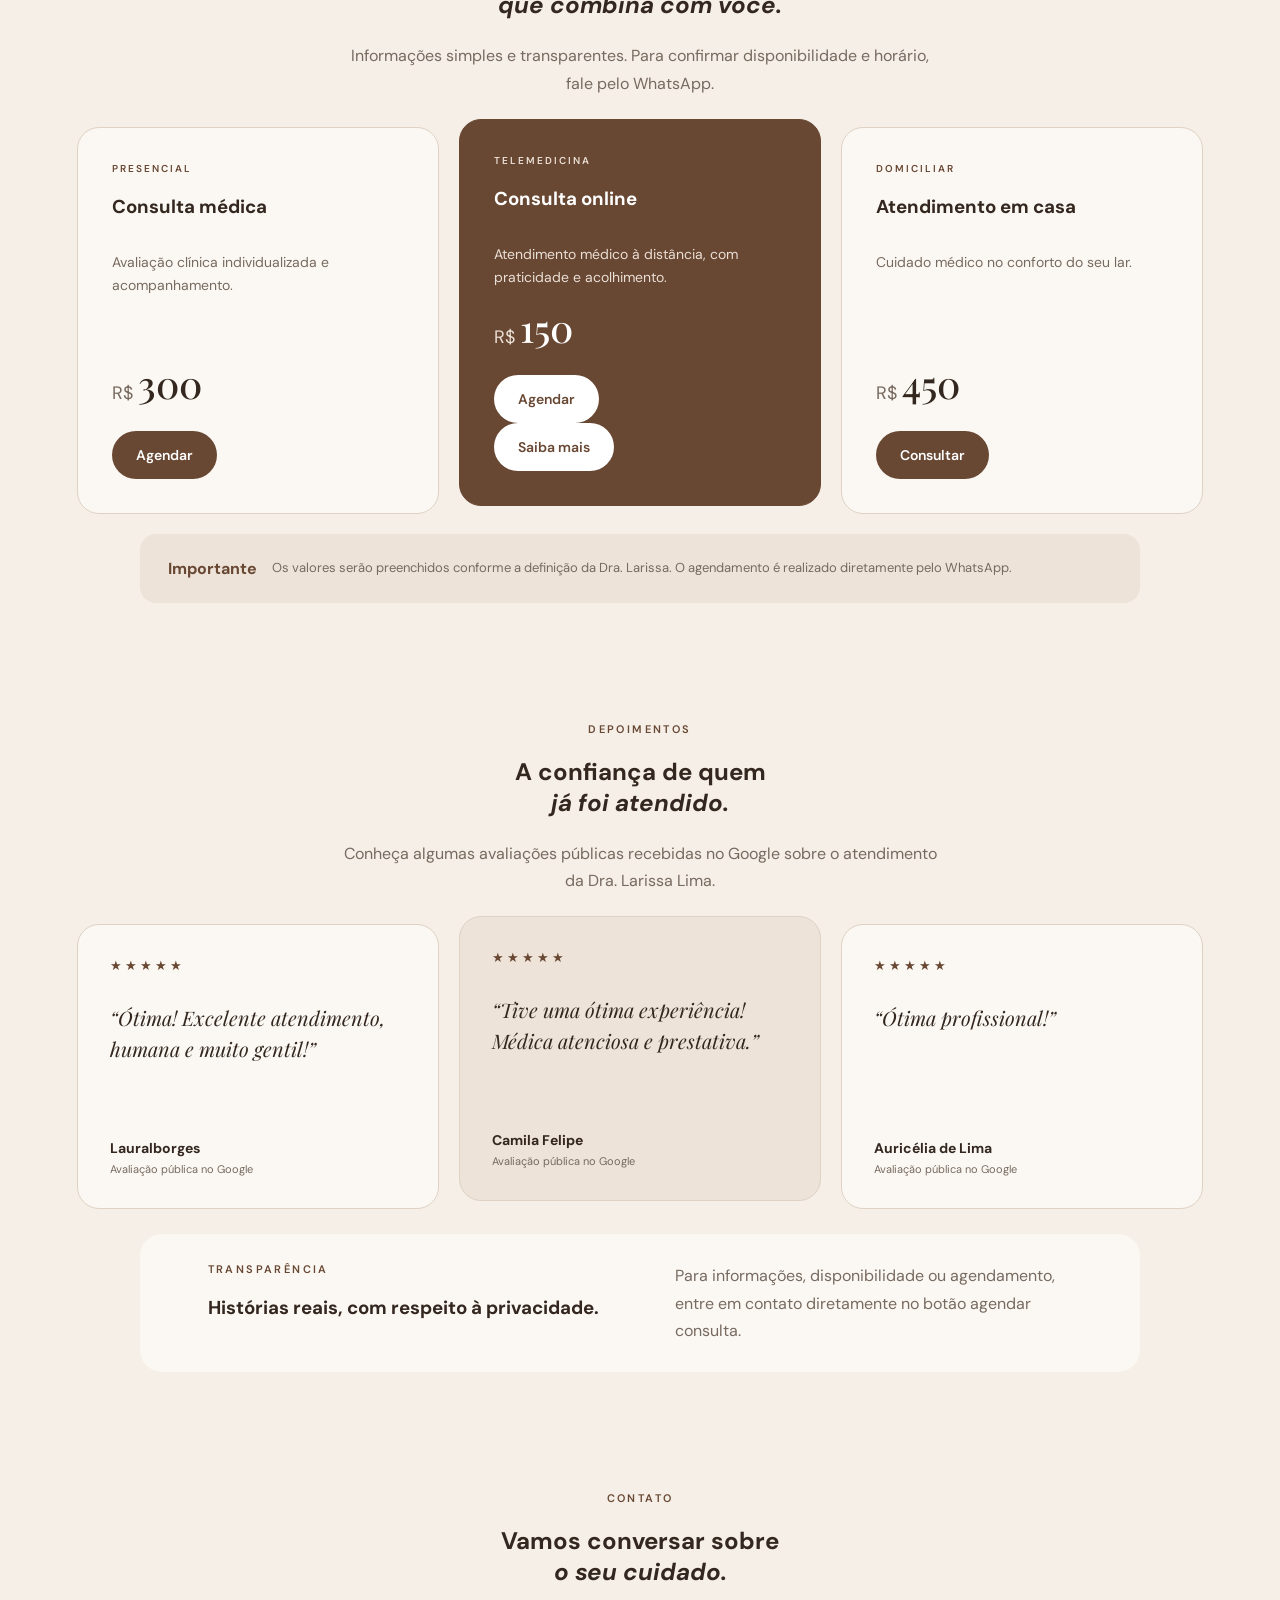
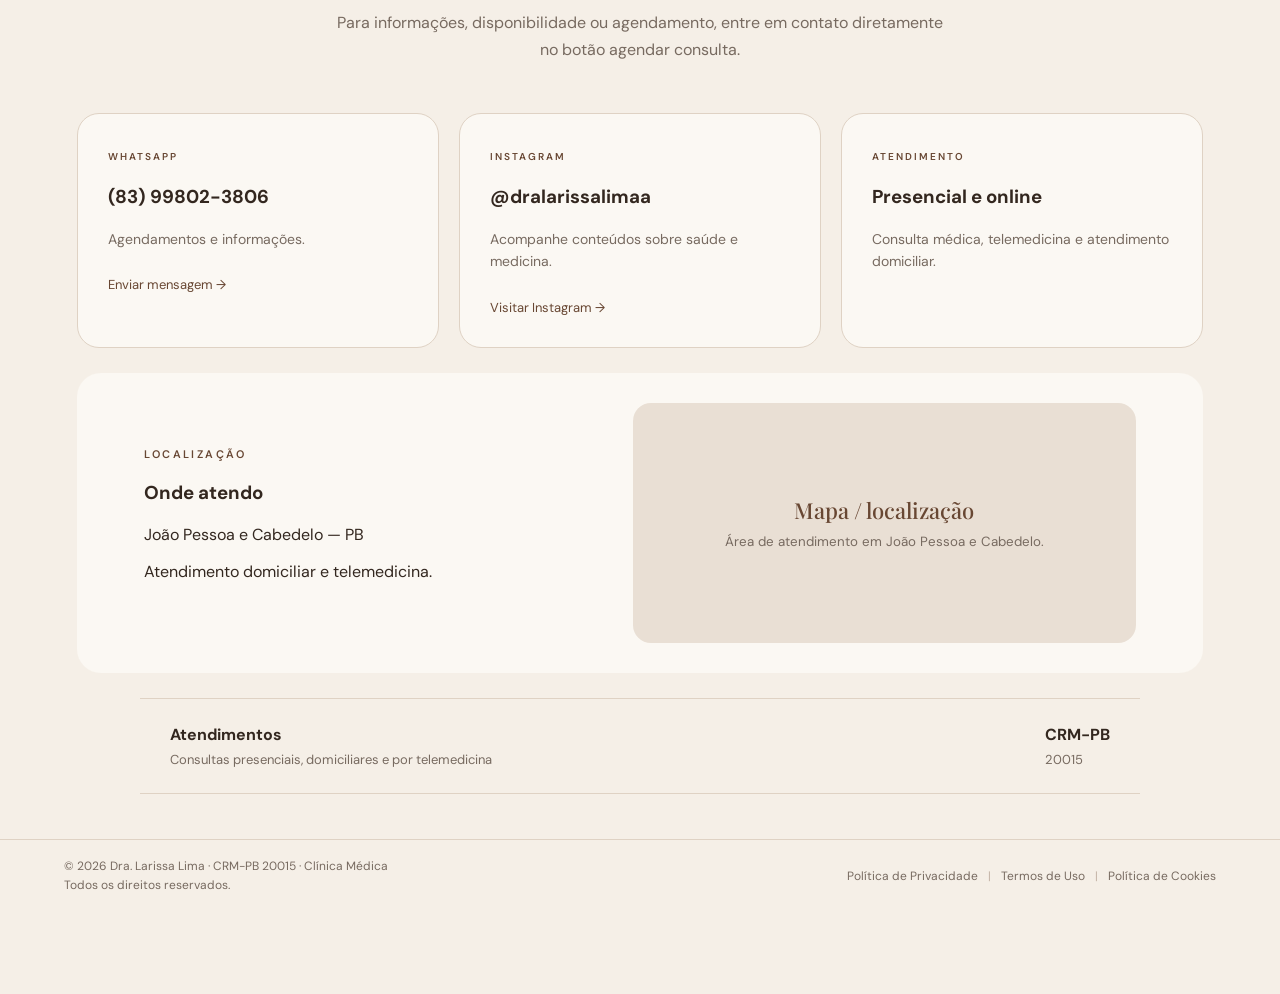
==== commit fbc888ca: "Update telemedicine appointment link to WhatsApp" ====
--- a/index.html
+++ b/index.html
@@ -240,7 +240,7 @@
       <h3>Consulta online</h3>
       <p>Atendimento médico à distância, com praticidade e acolhimento.</p>
       <div class="price">R$ <strong>150</strong></div>
-     <a class="btn" href="#" onclick="if(typeof abrirFormularioAgendamento === 'function'){abrirFormularioAgendamento('telemedicina');}else{alert('O formulário não foi carregado.');}return false;">Agendar</a>
+     <a class="btn" href="https://wa.me/5583998023806?text=Ol%C3%A1%2C%20Dra.%20Larissa!%20Gostaria%20de%20agendar%20uma%20teleconsulta.">Agendar</a>
 <a class="btn" href="telemedicina.html">Saiba mais</a>
     </article>
 
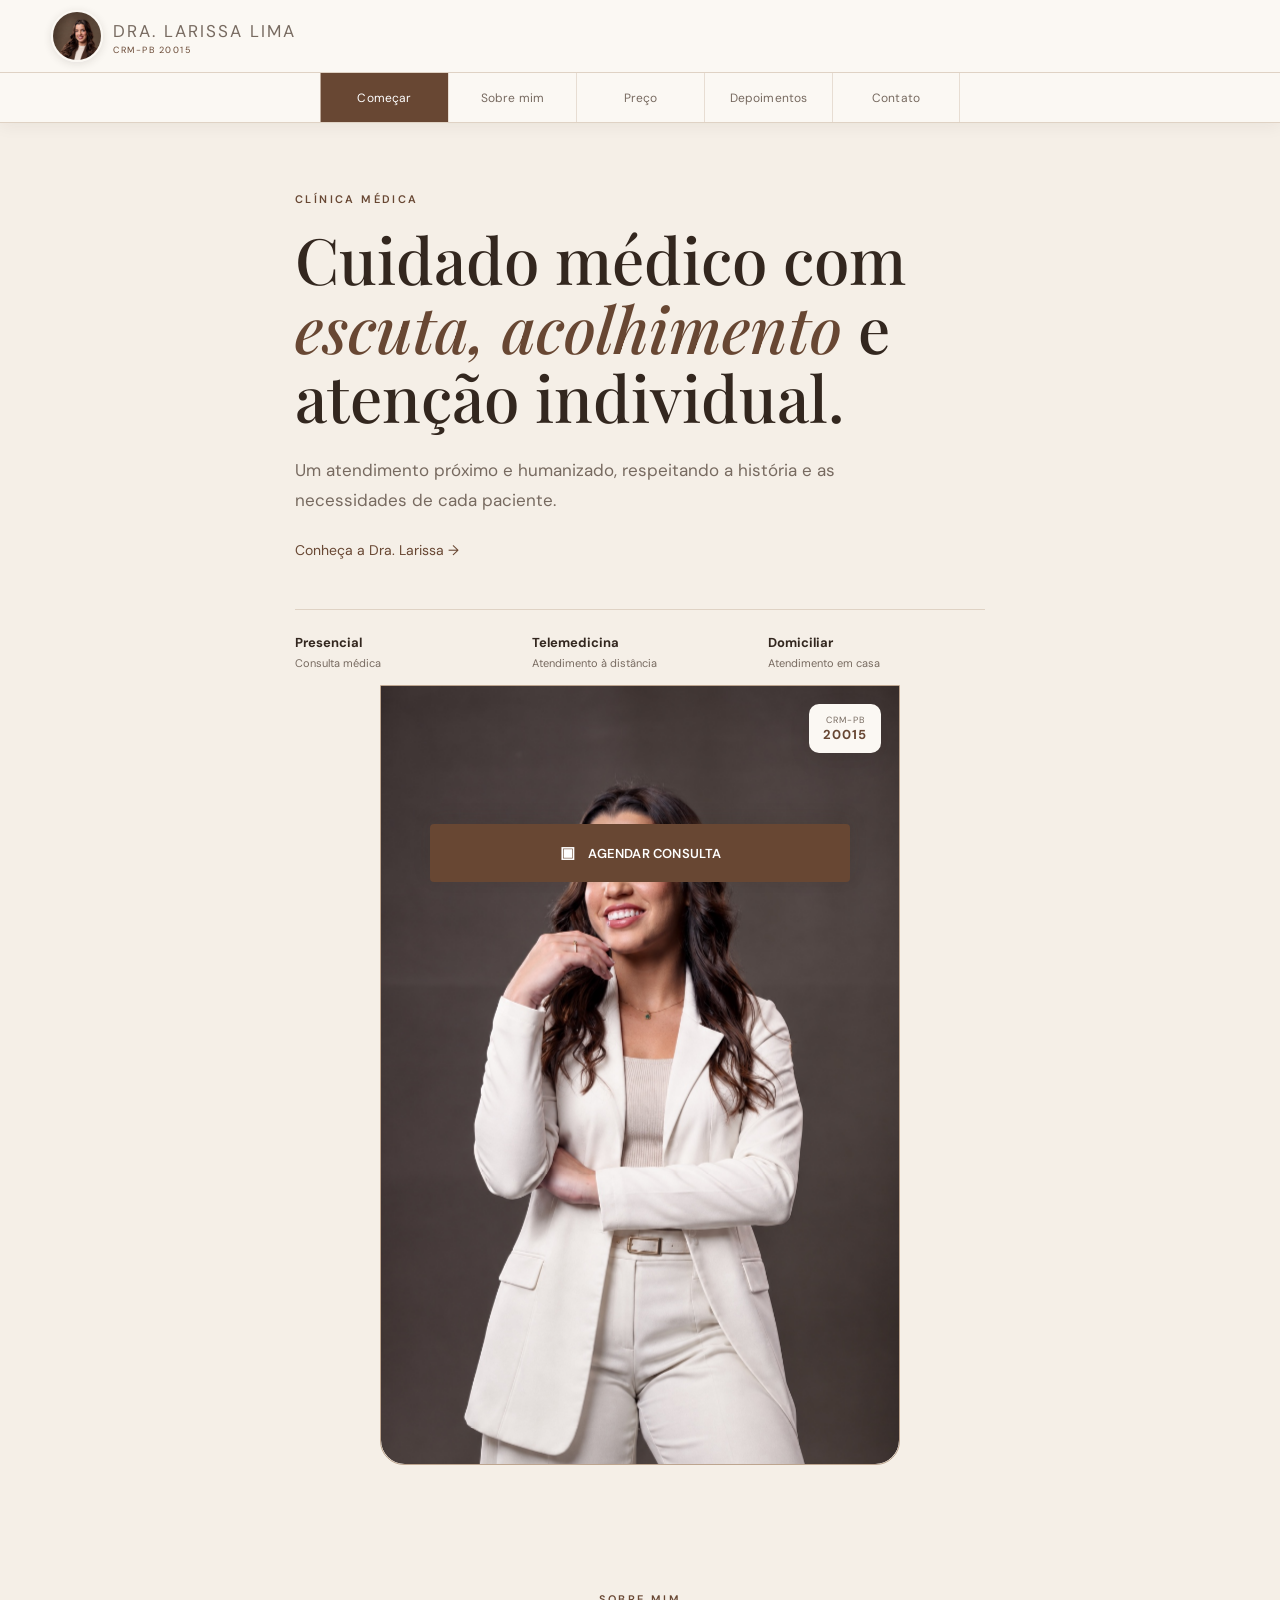
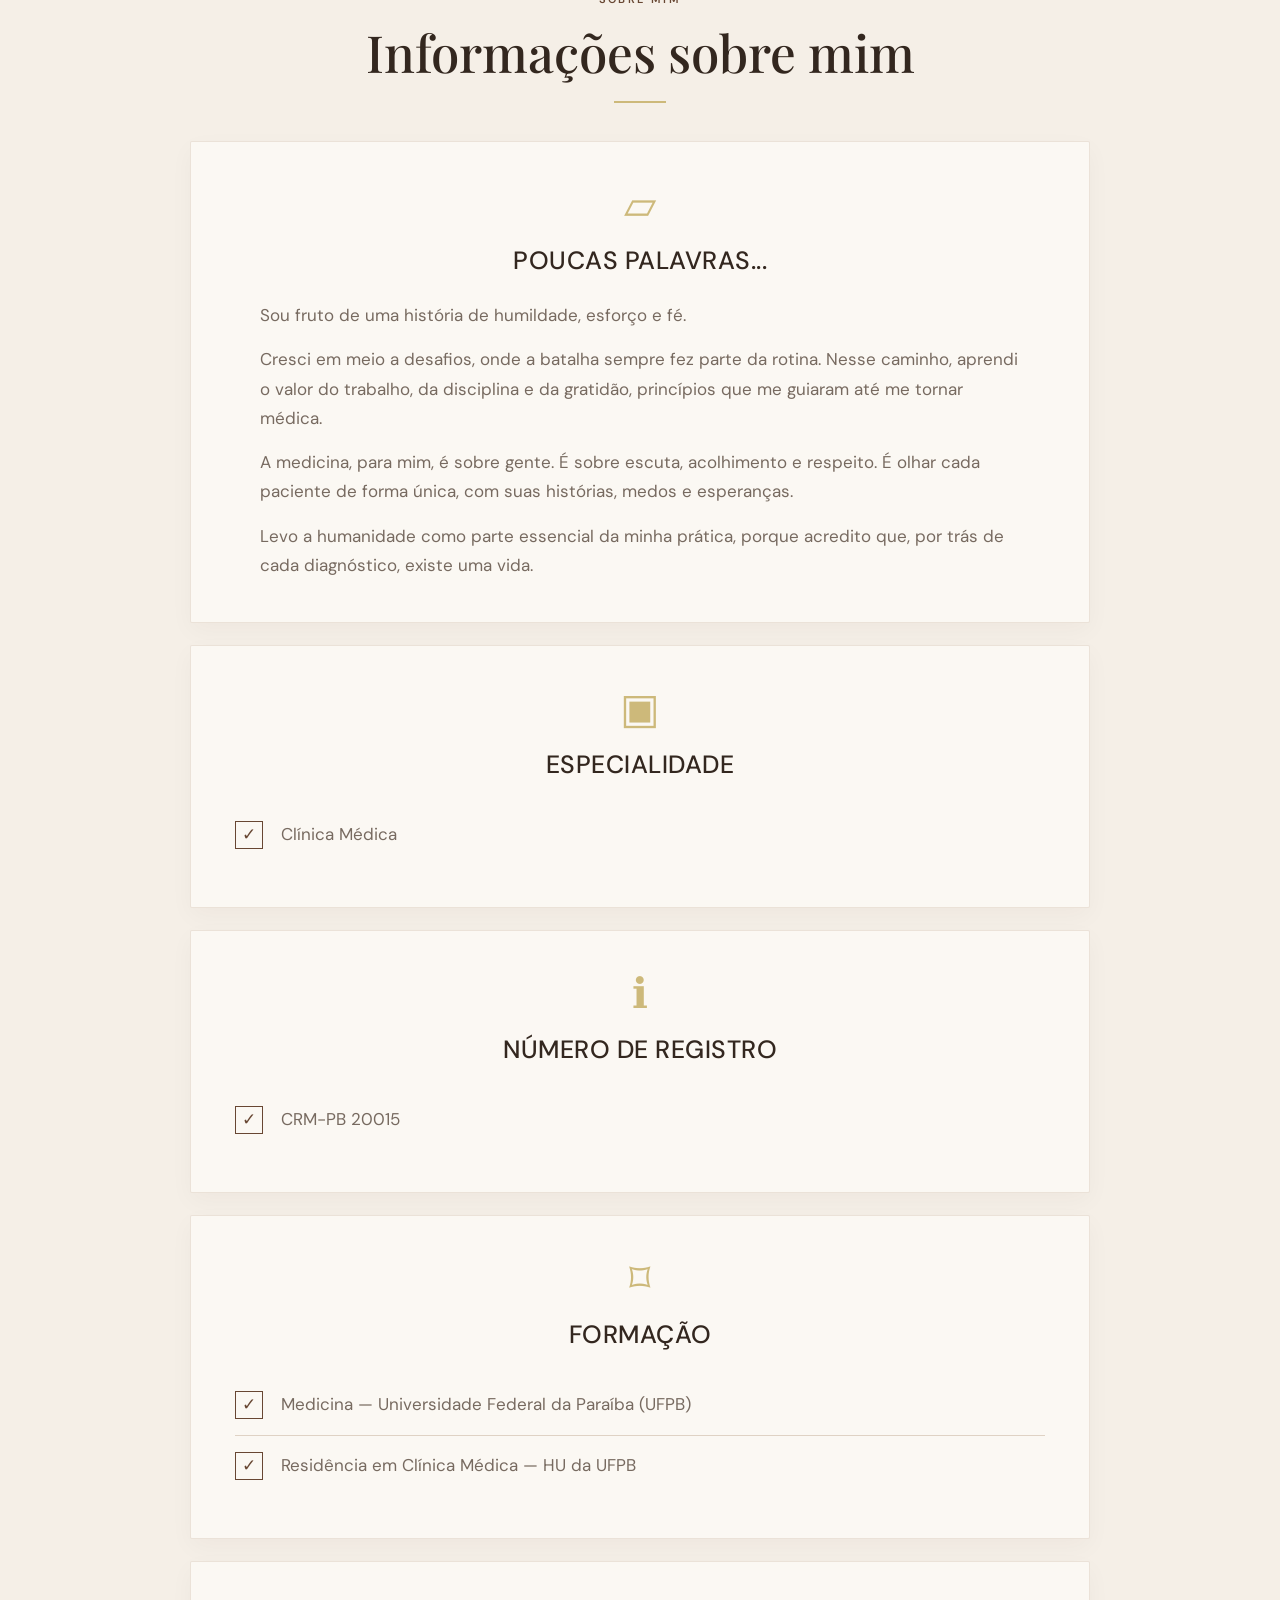
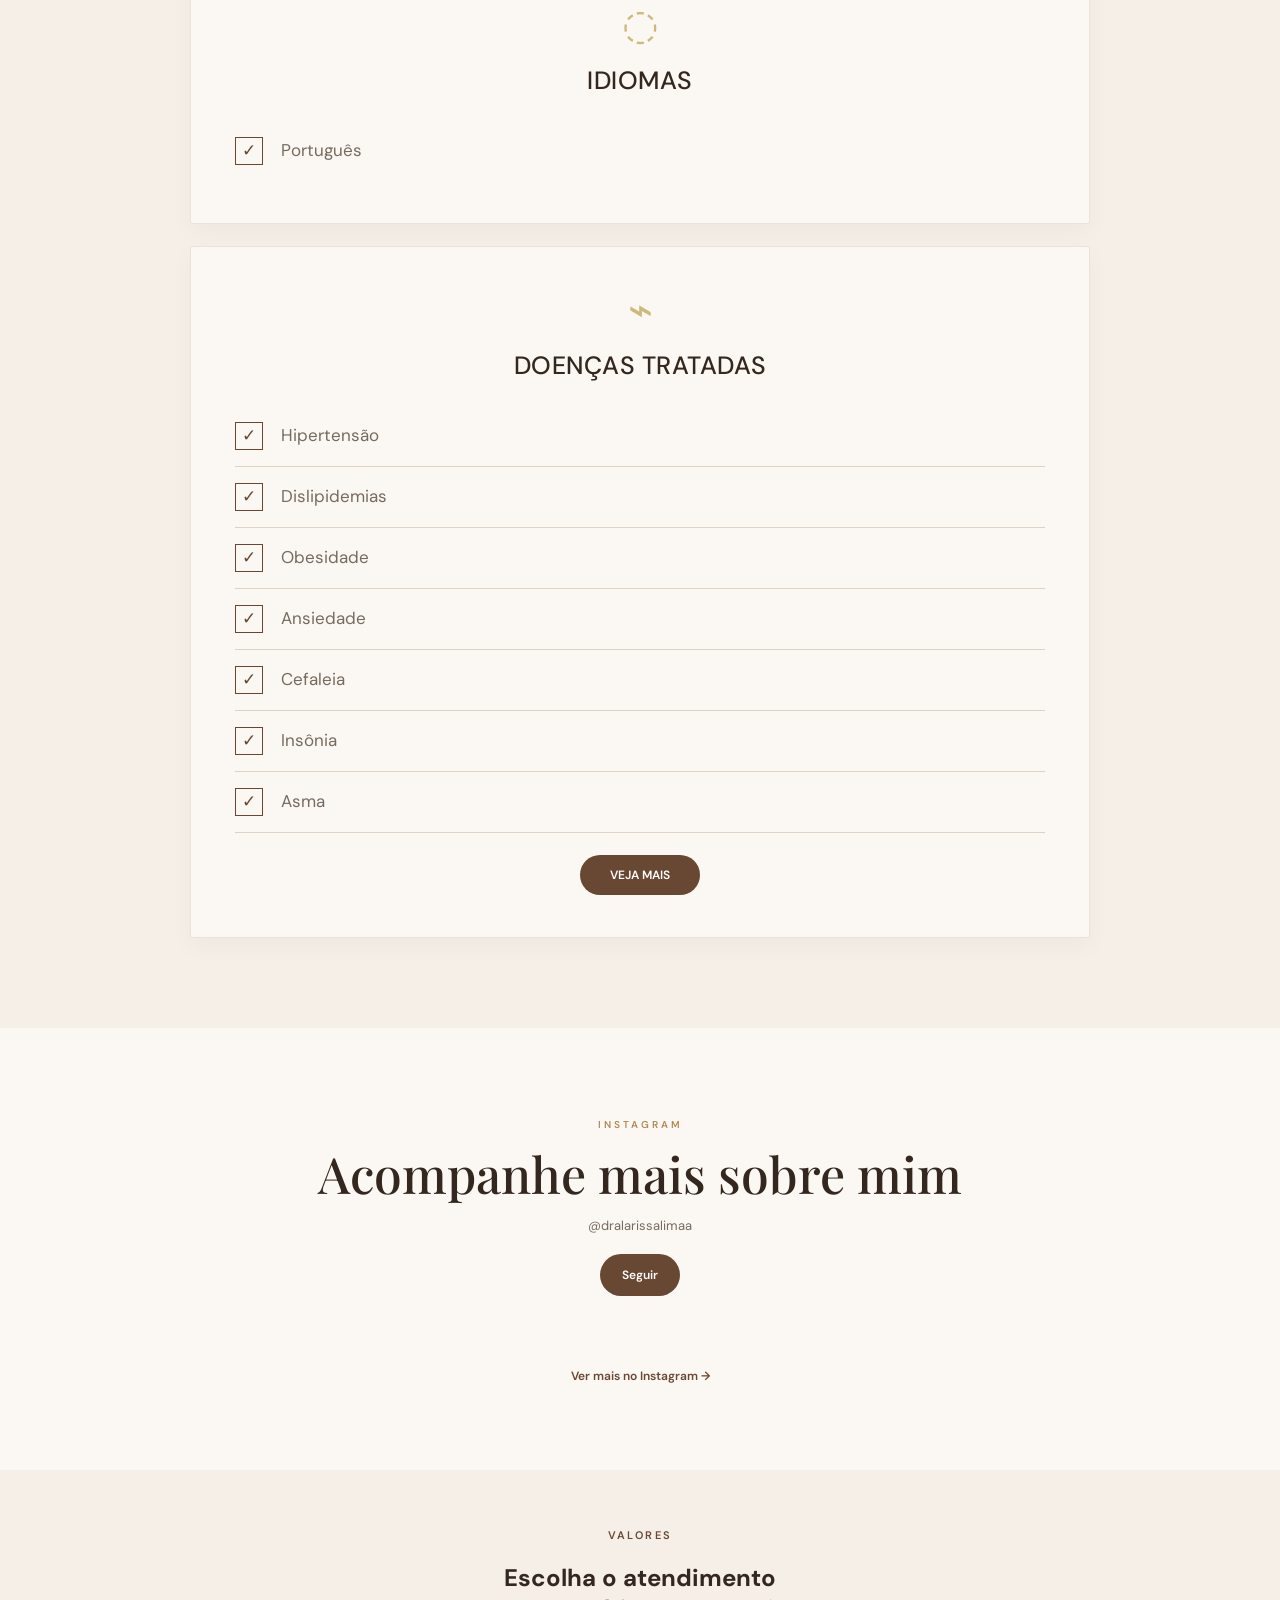
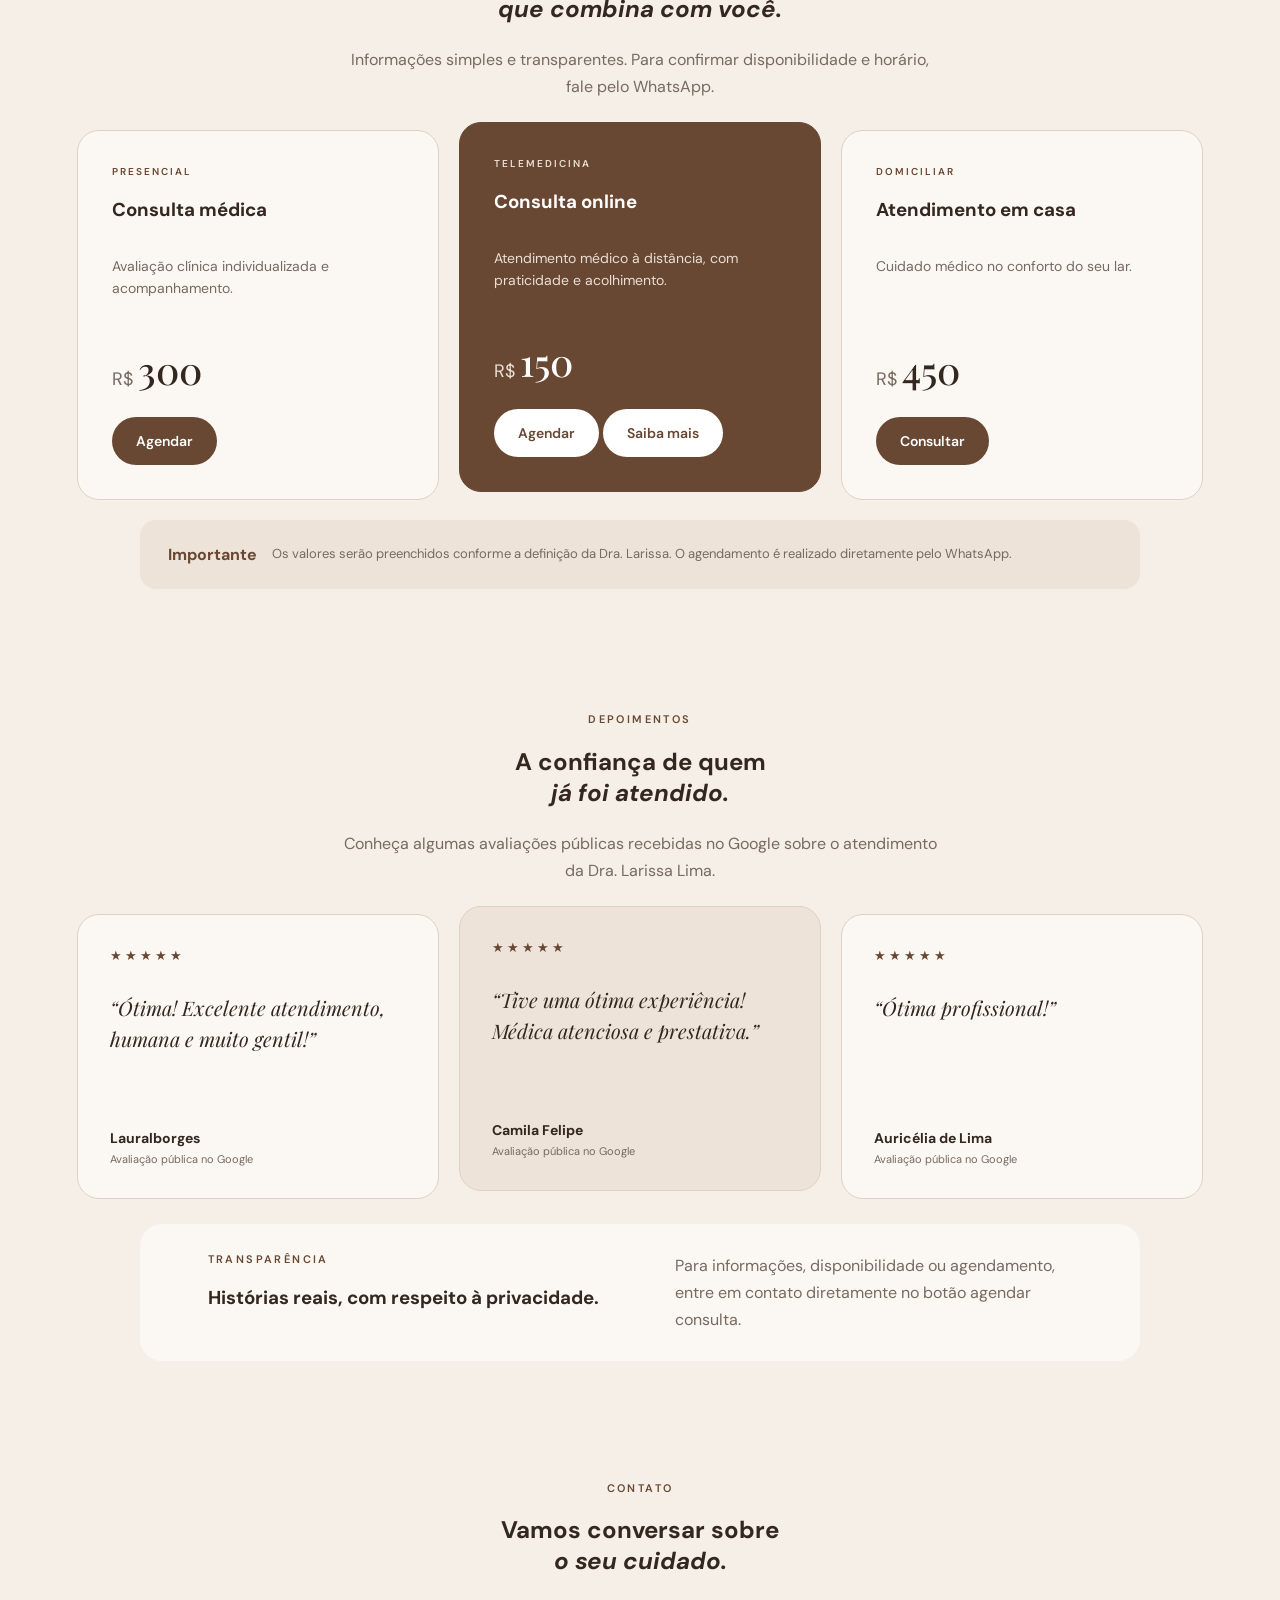
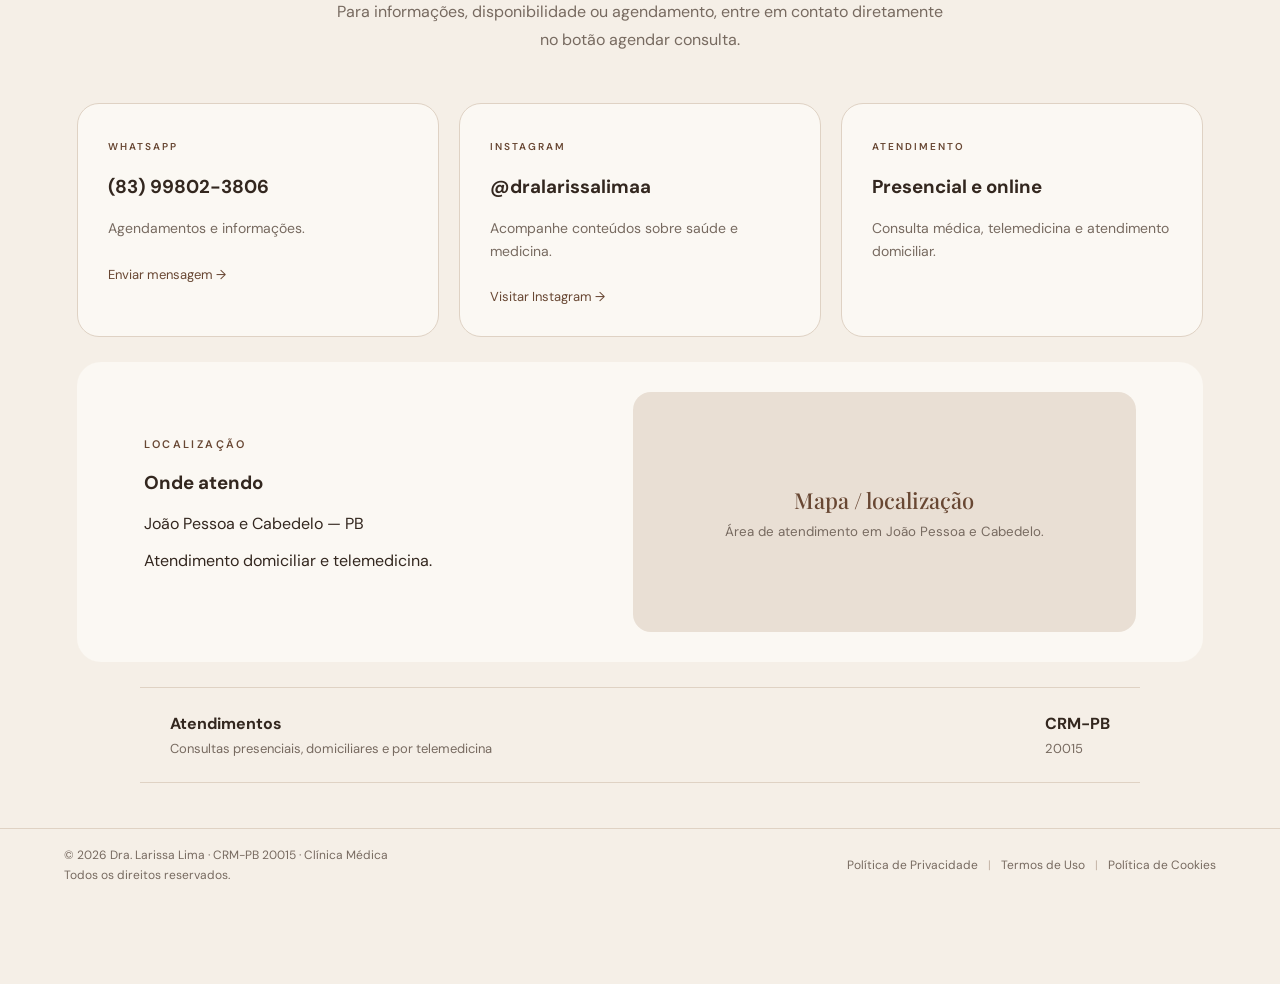
==== commit 123a17de: "Refactor telemedicine buttons in index.html" ====
--- a/index.html
+++ b/index.html
@@ -240,8 +240,10 @@
       <h3>Consulta online</h3>
       <p>Atendimento médico à distância, com praticidade e acolhimento.</p>
       <div class="price">R$ <strong>150</strong></div>
-     <a class="btn" href="https://wa.me/5583998023806?text=Ol%C3%A1%2C%20Dra.%20Larissa!%20Gostaria%20de%20agendar%20uma%20teleconsulta.">Agendar</a>
-<a class="btn" href="telemedicina.html">Saiba mais</a>
+<div class="telemedicina-botoes">
+  <a class="btn" href="https://wa.me/5583998023806?text=Ol%C3%A1%2C%20Dra.%20Larissa!%20Gostaria%20de%20agendar%20uma%20teleconsulta.">Agendar</a>
+  <a class="btn" href="telemedicina.html">Saiba mais</a>
+</div>
     </article>
 
     <article class="price-card">
